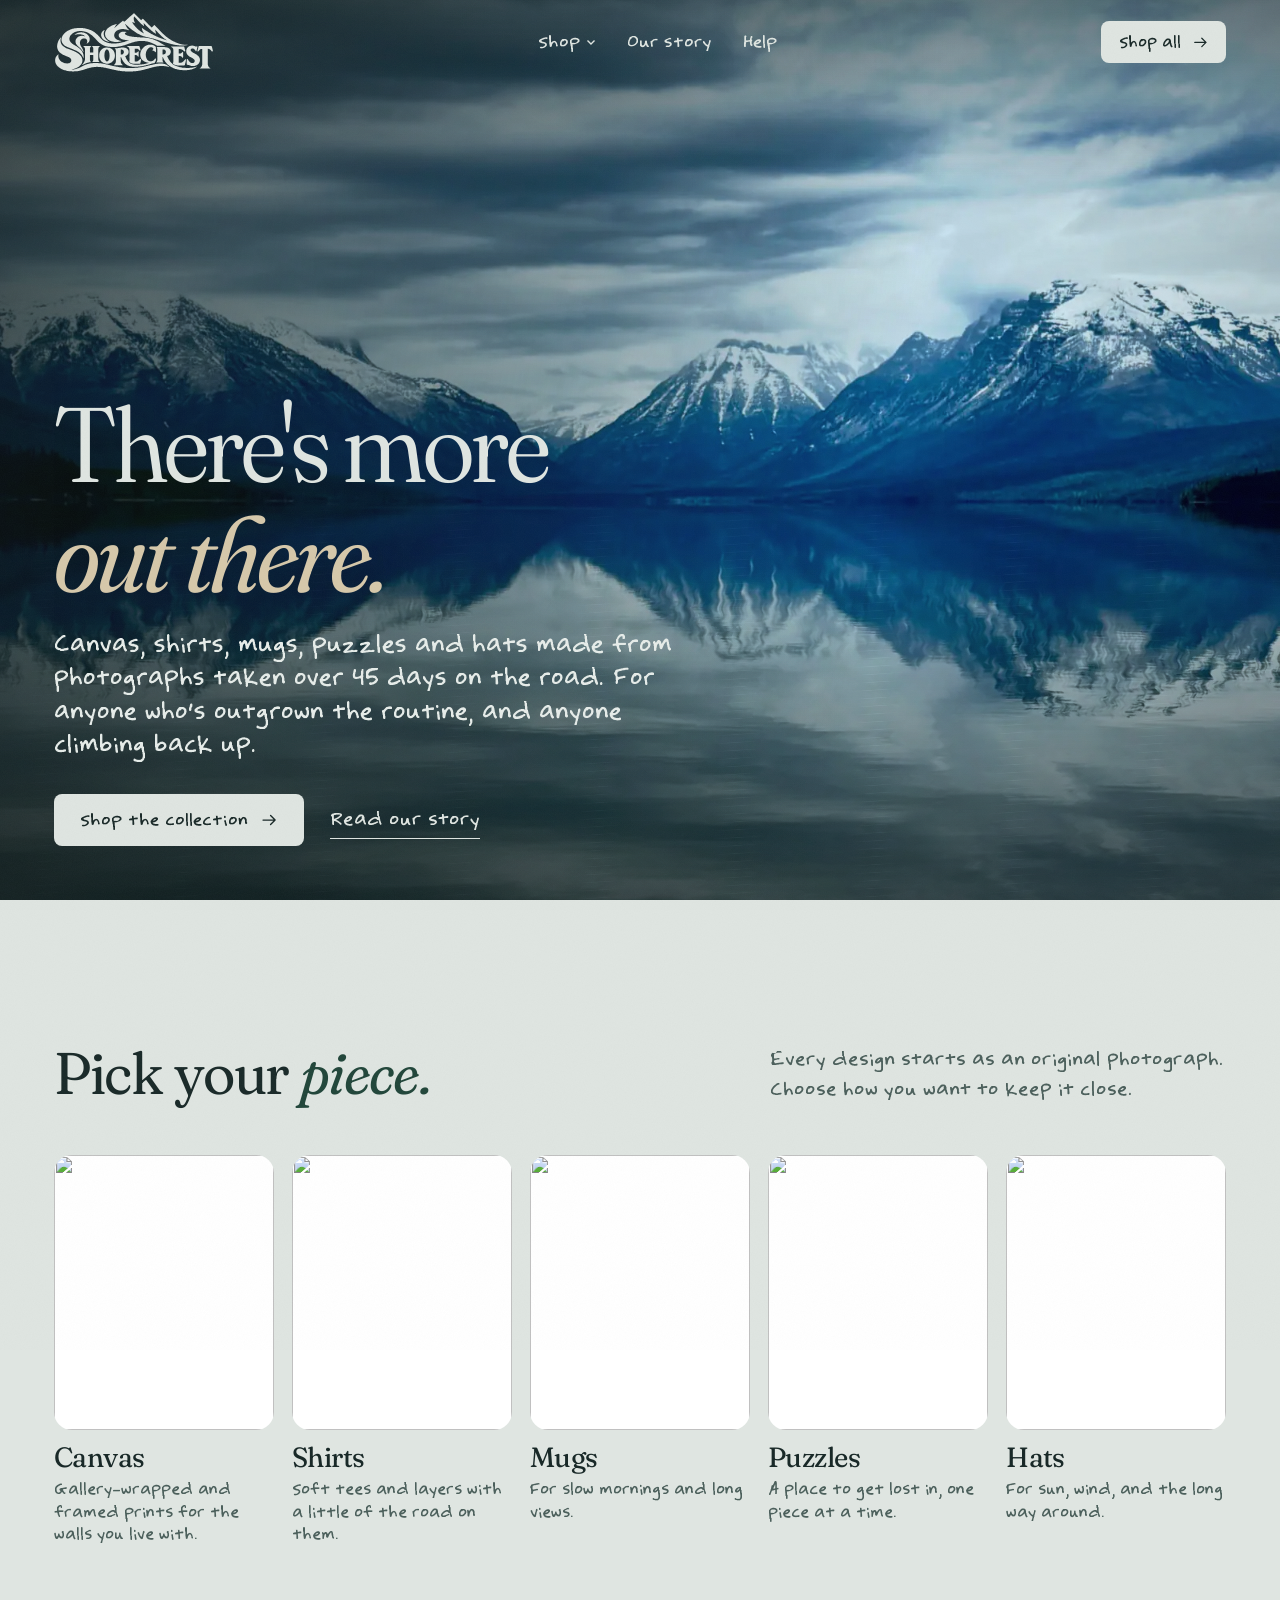
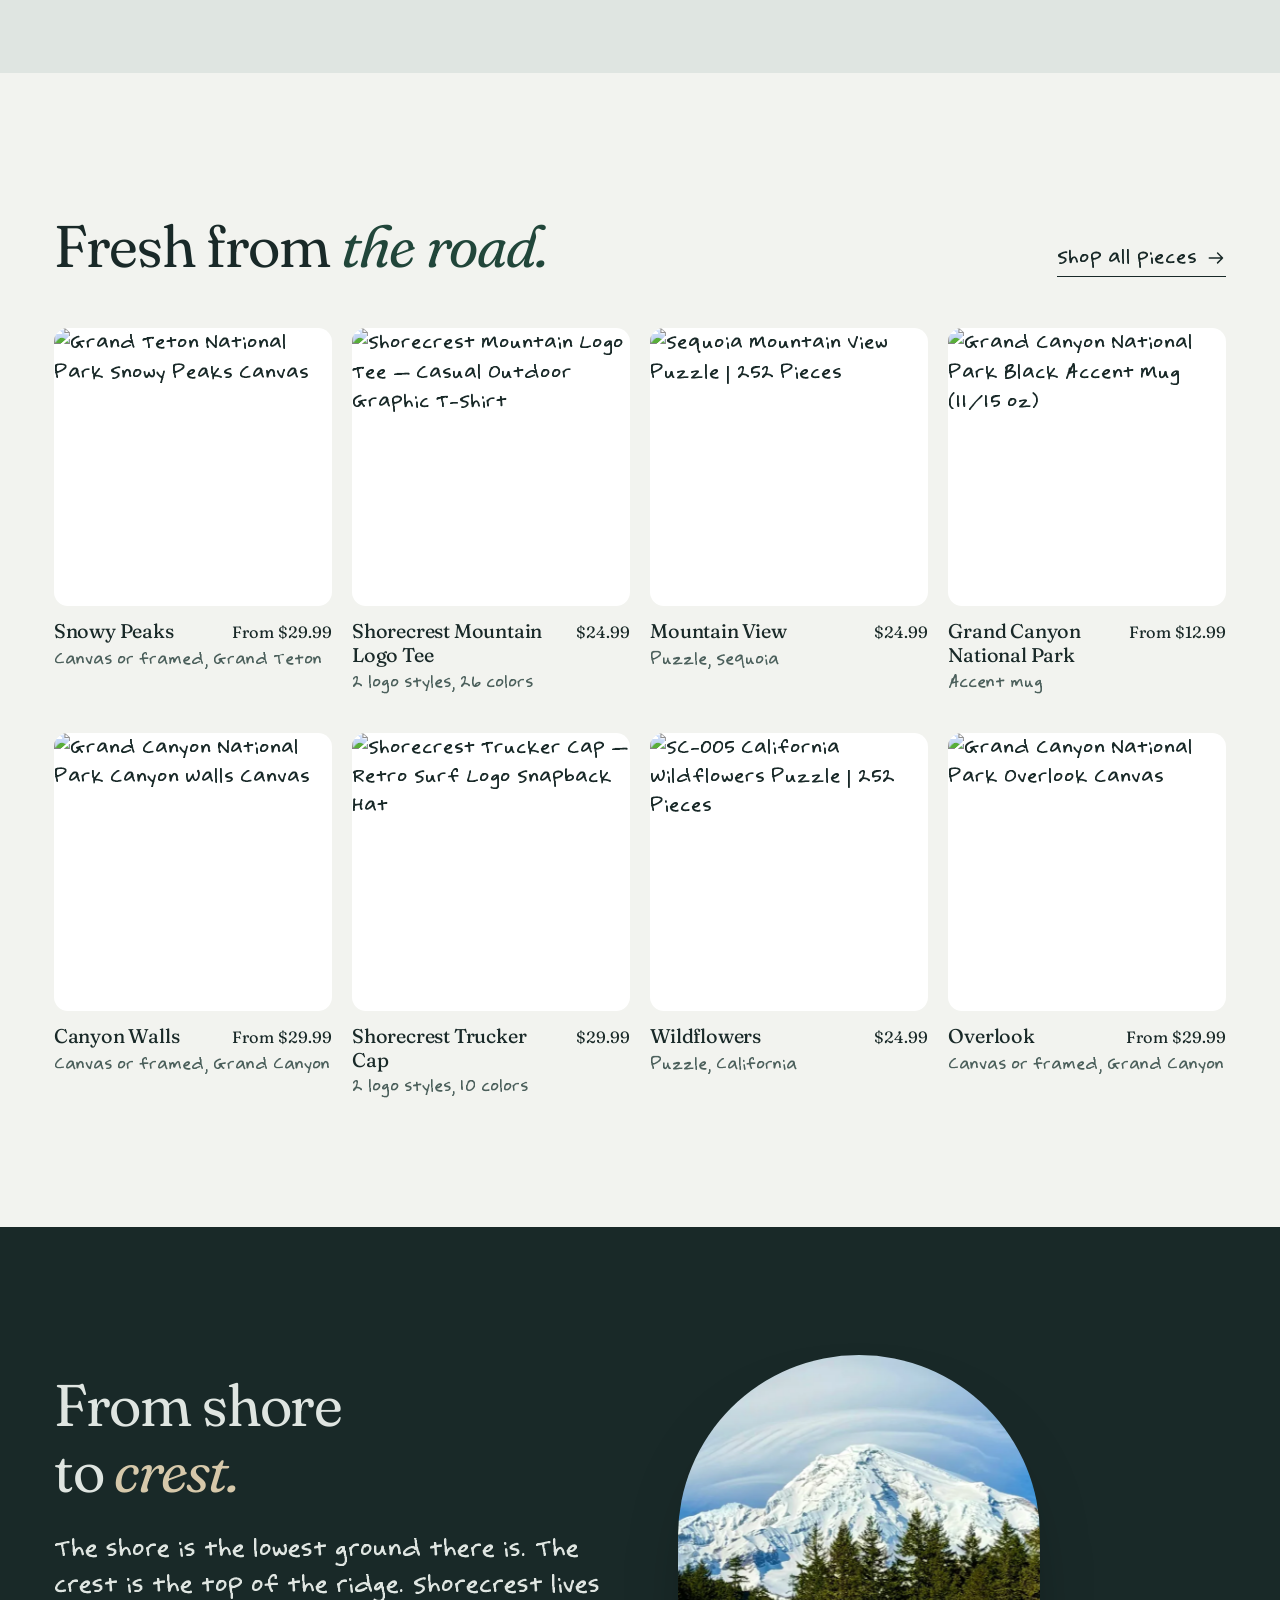
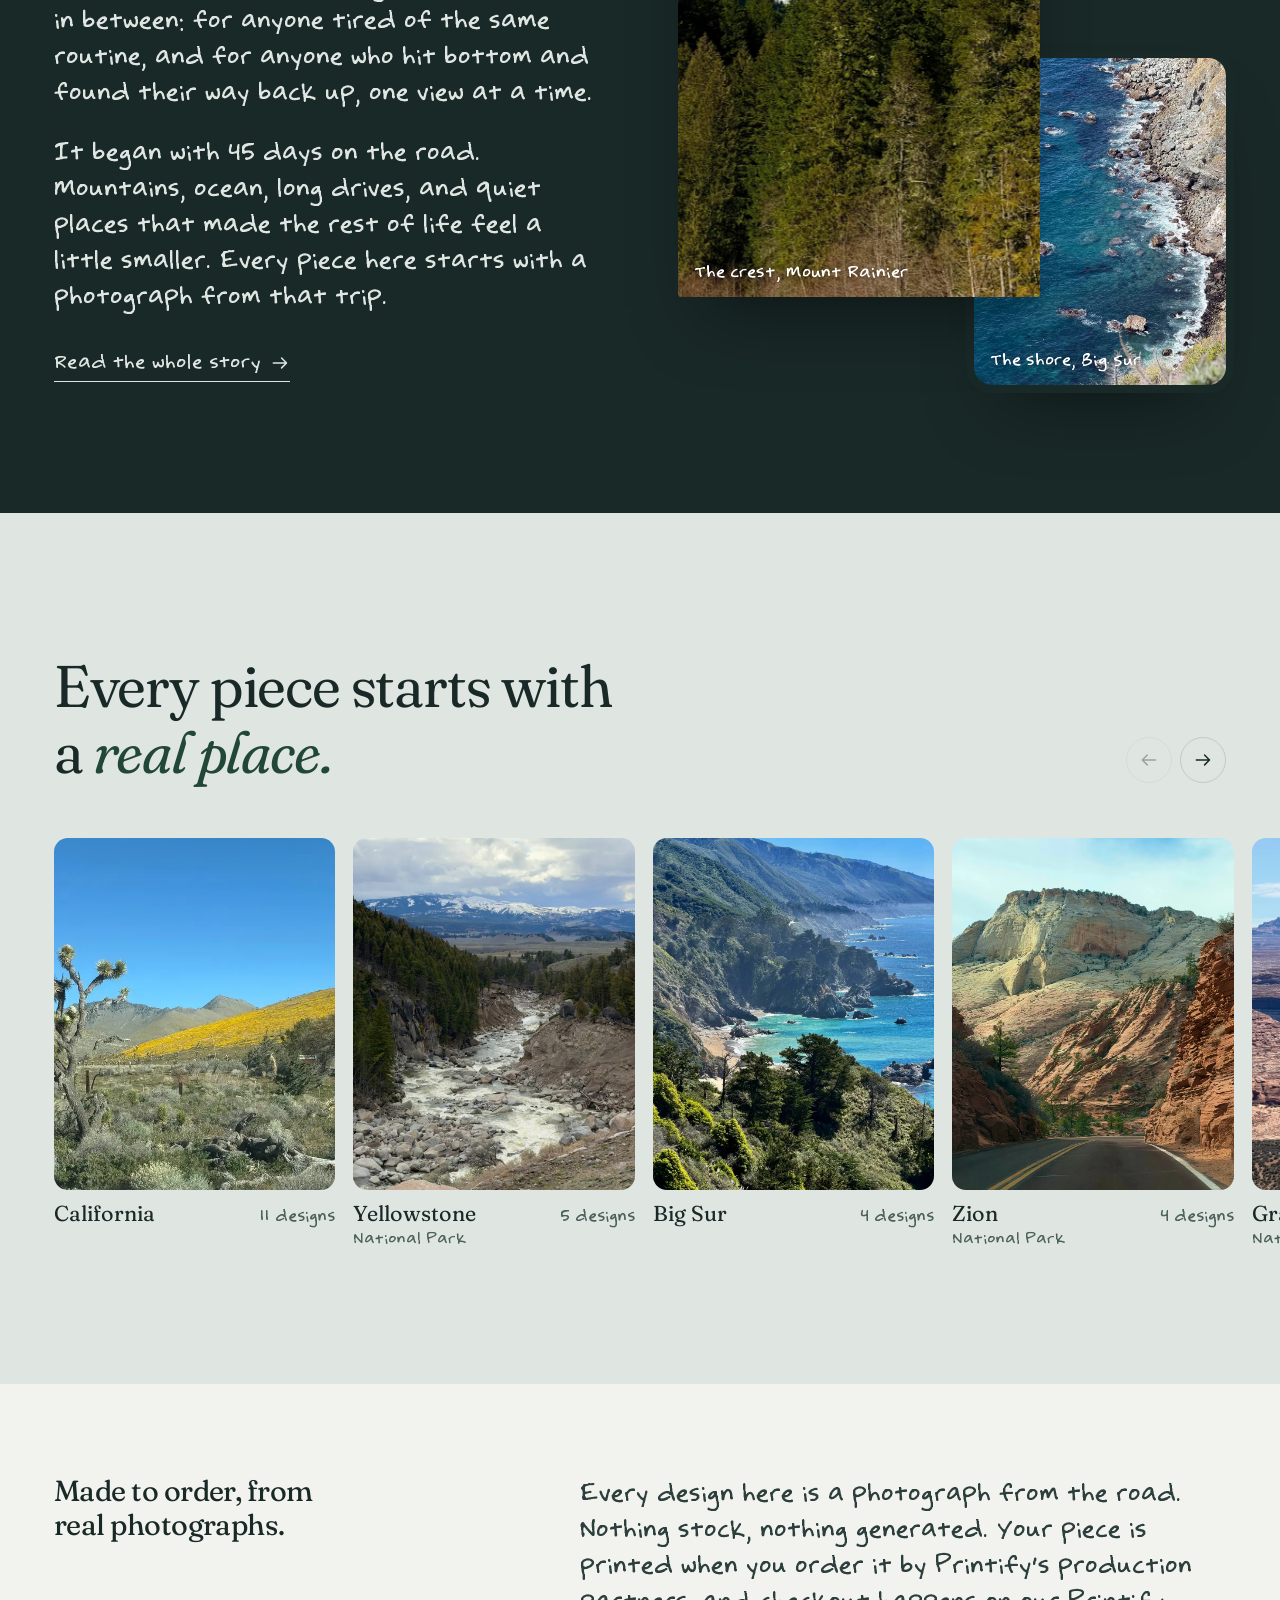
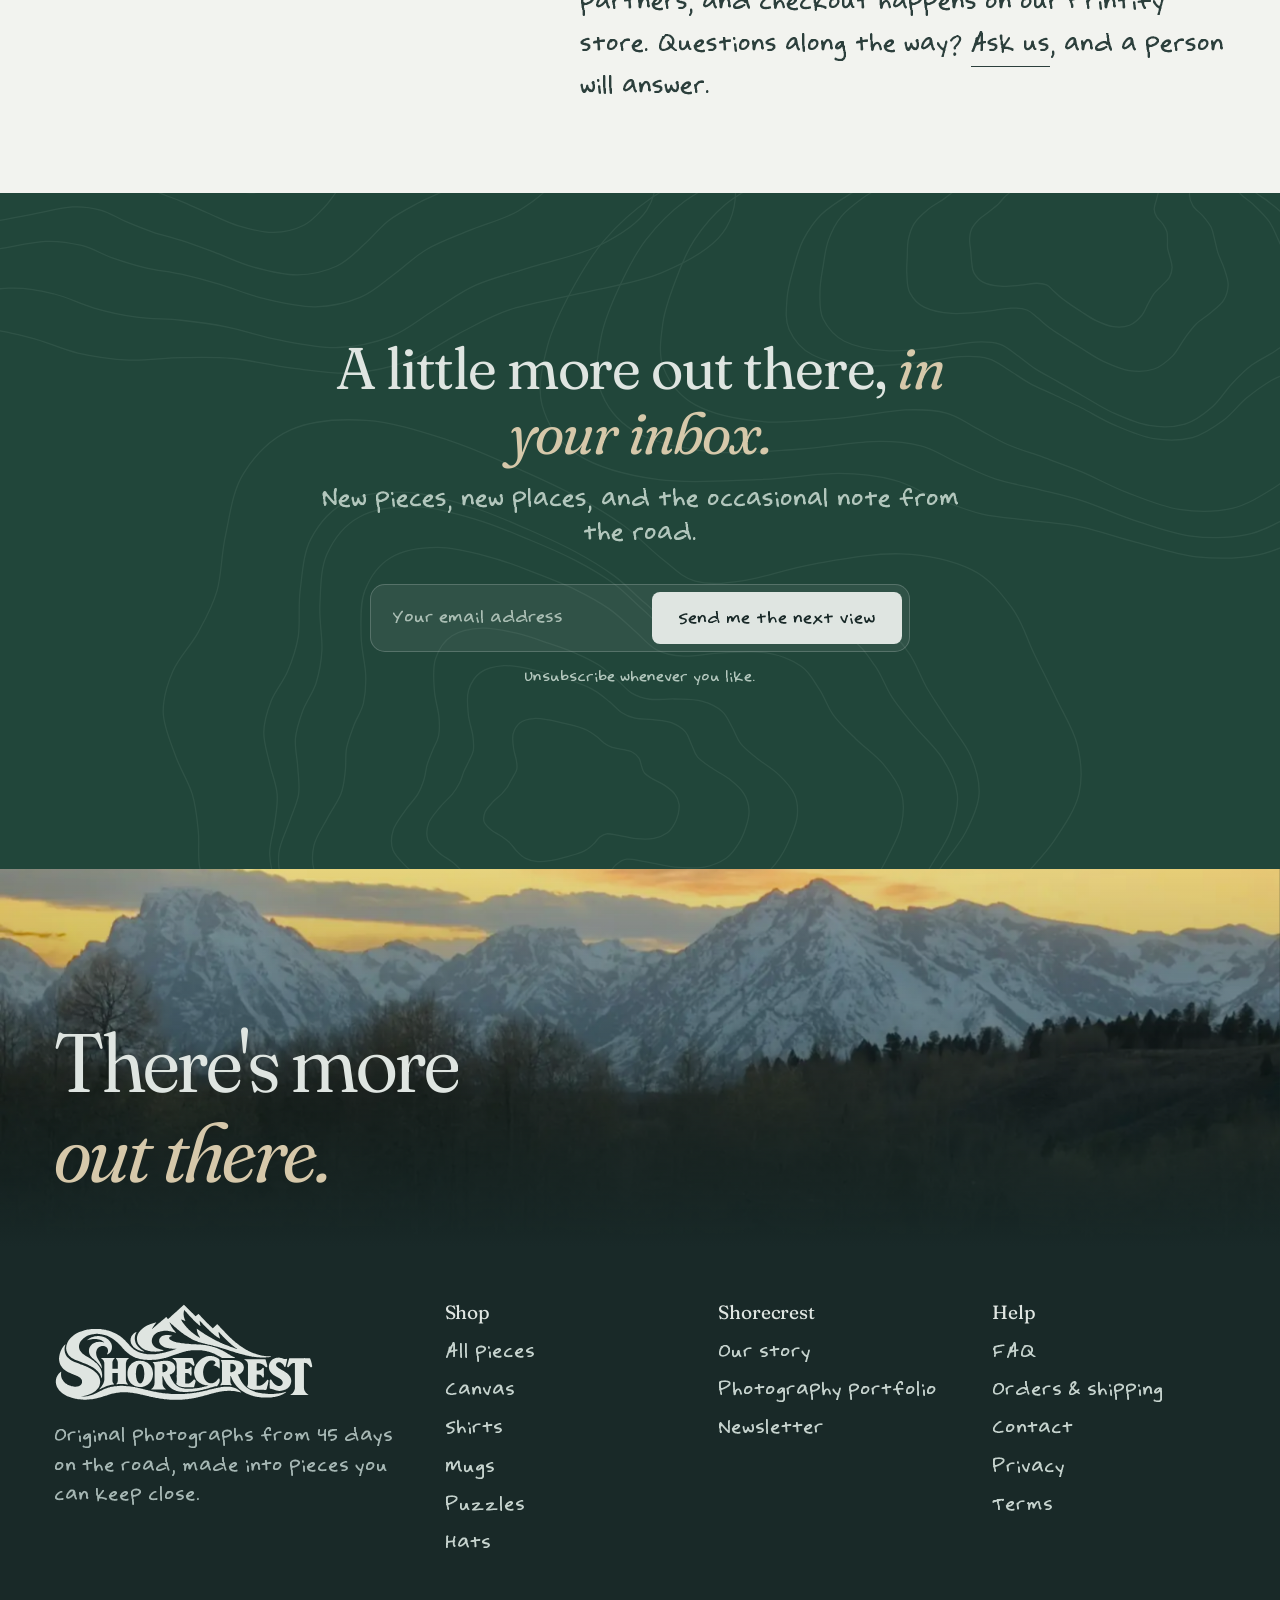
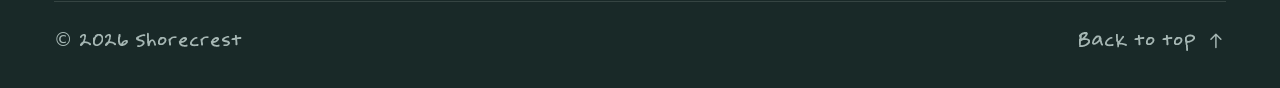
==== index.html @ 07e838fc "Make mountain photo dominant above the smaller shore photo" ====
<!doctype html>
<html lang="en" data-default-header="light">
<head>
  <meta charset="utf-8">
  <meta name="viewport" content="width=device-width, initial-scale=1, viewport-fit=cover">
  <title>Shorecrest | There's More Out There</title>
  <meta name="description" content="Canvas prints, shirts, mugs, puzzles and hats made from original photographs taken over 45 days on the road. For anyone who's outgrown the routine, and anyone climbing back up.">
  <meta name="theme-color" content="#192928">
  <link rel="canonical" href="https://shorecrest.store/">
  <meta property="og:type" content="website">
  <meta property="og:site_name" content="Shorecrest">
  <meta property="og:title" content="Shorecrest | There's More Out There">
  <meta property="og:description" content="Canvas, shirts, mugs, puzzles and hats made from original photographs taken over 45 days on the road.">
  <meta property="og:url" content="https://shorecrest.store/">
  <meta property="og:image" content="https://shorecrest.store/assets/img/og/shorecrest.jpg">
  <meta property="og:image:width" content="1200">
  <meta property="og:image:height" content="630">
  <meta name="twitter:card" content="summary_large_image">
  <link rel="icon" href="favicon.svg" type="image/svg+xml">
  <link rel="icon" href="favicon.ico" sizes="any">
  <link rel="apple-touch-icon" href="apple-touch-icon.png">
  <link rel="manifest" href="site.webmanifest">
  <link rel="preload" href="assets/fonts/fraunces.woff2" as="font" type="font/woff2" crossorigin>
  <link rel="preload" href="assets/fonts/safi.woff2" as="font" type="font/woff2" crossorigin>
  <link rel="preload" as="image" href="assets/img/photo/SC-019-1600.webp" imagesrcset="assets/img/photo/SC-019-960.webp 960w, assets/img/photo/SC-019-1600.webp 1600w, assets/img/photo/SC-019-2400.webp 2400w" imagesizes="100vw" fetchpriority="high">
  <link rel="preconnect" href="https://images-api.printify.com">
  <link rel="stylesheet" href="assets/css/site.css">
  <script type="application/ld+json">{"@context":"https://schema.org","@type":"Organization","name":"Shorecrest","url":"https://shorecrest.store","logo":"https://shorecrest.store/icon-512.png","description":"Original photography and everyday pieces for people who find their freedom outside.","slogan":"There's more out there.","sameAs":["https://shorecrest.studio"]}</script>
</head>
<body>
  <a class="skip" href="#main">Skip to content</a>
  <div class="grain" aria-hidden="true"></div>

  <header class="hdr" data-theme="dark">
    <a class="hdr__brand" href="index.html" aria-label="Shorecrest home" data-logo><img src="assets/brand/logo-cloud.svg" alt="Shorecrest" width="186" height="70"></a>
    <nav class="hdr__nav" aria-label="Primary">
      <button class="nav-shop" type="button" aria-expanded="false" aria-controls="drop">Shop <svg viewBox="0 0 10 10" aria-hidden="true"><path d="M1.5 3.5L5 7L8.5 3.5" fill="none" stroke="currentColor" stroke-width="1.4"/></svg></button>
      <a href="story.html">Our story</a>
      <a href="faq.html">Help</a>
    </nav>
    <div class="hdr__tools">
      <a class="btn btn--sm" href="shop.html">Shop all <svg class="i" viewBox="0 0 24 24" aria-hidden="true"><path d="M4 12h16M14 6l6 6-6 6"/></svg></a>
      <button class="menu-btn" type="button" aria-expanded="false" aria-controls="menu" aria-label="Open menu"><span></span><span></span></button>
    </div>
    <div class="drop" id="drop">
      <div class="drop__in">
        <div class="drop__intro">
          <p class="h3">Made from the road.</p>
          <p>Every design starts as an original photograph.</p>
          <a class="link" href="shop.html">Shop everything <svg class="i" viewBox="0 0 24 24" aria-hidden="true"><path d="M4 12h16M14 6l6 6-6 6"/></svg></a>
        </div>
        <div class="drop__grid"></div>
      </div>
    </div>
  </header>

  <div class="menu" id="menu">
    <svg class="menu__contour" data-contours="6" aria-hidden="true"></svg>
    <nav class="menu__links" aria-label="Mobile">
      <a href="shop.html"><span>Shop all</span></a>
      <a href="shop.html?type=canvas"><span>Canvas</span></a>
      <a href="shop.html?type=shirts"><span>Shirts</span></a>
      <a href="shop.html?type=mugs"><span>Mugs</span></a>
      <a href="shop.html?type=puzzles"><span>Puzzles</span></a>
      <a href="shop.html?type=hats"><span>Hats</span></a>
      <a href="story.html"><span class="menu__sub">Our story</span></a>
      <a href="faq.html"><span class="menu__sub">Help</span></a>
    </nav>
    <div class="menu__foot"><span>There's more out there.</span><span>shorecrest.store</span></div>
  </div>

  <main id="main">
    <!-- Hero -->
    <section class="hero" data-header="dark">
      <div class="hero__media">
        <img class="hero__img" src="assets/img/photo/SC-019-1600.webp"
          srcset="assets/img/photo/SC-019-960.webp 960w, assets/img/photo/SC-019-1600.webp 1600w, assets/img/photo/SC-019-2400.webp 2400w"
          sizes="100vw" width="3200" height="2778" fetchpriority="high"
          alt="Snow-capped mountains mirrored in perfectly still water beneath a moody, cloud-streaked sky.">
        <canvas class="hero__gl" aria-hidden="true"></canvas>
      </div>
      <div class="hero__shade"></div>
      <div class="hero__copy">
        <h1 class="h-hero" data-split data-manual>There's more<br><em>out there.</em></h1>
        <p class="hero__sub" data-reveal data-manual style="--d:350">Canvas, shirts, mugs, puzzles and hats made from photographs taken over 45 days on the road. For anyone who's outgrown the routine, and anyone climbing back up.</p>
        <div class="hero__ctas" data-reveal data-manual style="--d:500">
          <a class="btn btn--light" href="shop.html">Shop the collection <svg class="i" viewBox="0 0 24 24" aria-hidden="true"><path d="M4 12h16M14 6l6 6-6 6"/></svg></a>
          <a class="link" href="story.html">Read our story</a>
        </div>
      </div>
    </section>

    <!-- Shop by piece -->
    <section class="sec cloud" data-header="light" aria-labelledby="cats-title">
      <div class="wrap">
        <div class="sec-head">
          <div>
            <h2 class="h2" id="cats-title" data-split>Pick your <em>piece.</em></h2>
          </div>
          <p data-reveal style="--d:120">Every design starts as an original photograph. Choose how you want to keep it close.</p>
        </div>
        <div class="cats" data-cats></div>
      </div>
    </section>

    <!-- Featured -->
    <section class="sec paper" data-header="light" aria-labelledby="new-title">
      <div class="wrap">
        <div class="sec-head">
          <div>
            <h2 class="h2" id="new-title" data-split>Fresh from <em>the road.</em></h2>
          </div>
          <a class="link" href="shop.html" data-reveal>Shop all pieces <svg class="i" viewBox="0 0 24 24" aria-hidden="true"><path d="M4 12h16M14 6l6 6-6 6"/></svg></a>
        </div>
        <div class="pgrid" data-featured></div>
      </div>
    </section>

    <!-- Story -->
    <section class="sec dark" data-header="dark" aria-labelledby="story-title">
      <div class="wrap story-split">
        <div>
          <h2 class="h2" id="story-title" data-split>From shore <br>to <em>crest.</em></h2>
          <div class="prose" data-reveal style="--d:150">
            <p>The shore is the lowest ground there is. The crest is the top of the ridge. Shorecrest lives in between: for anyone tired of the same routine, and for anyone who hit bottom and found their way back up, one view at a time.</p>
            <p>It began with 45 days on the road. Mountains, ocean, long drives, and quiet places that made the rest of life feel a little smaller. Every piece here starts with a photograph from that trip.</p>
          </div>
          <a class="link" href="story.html" data-reveal style="--d:300">Read the whole story <svg class="i" viewBox="0 0 24 24" aria-hidden="true"><path d="M4 12h16M14 6l6 6-6 6"/></svg></a>
        </div>
        <div class="stack" data-reveal>
          <figure class="stack__b">
            <img src="assets/img/photo/SC-002-960.webp" srcset="assets/img/photo/SC-002-960.webp 960w, assets/img/photo/SC-002-1600.webp 1600w" sizes="(max-width: 860px) 46vw, 22vw" alt="Looking down a rocky Big Sur shoreline where deep blue and turquoise water meets boulders and cliff." loading="lazy" data-parallax="0.12">
            <figcaption class="stack__cap">The shore, Big Sur</figcaption>
          </figure>
          <figure class="stack__a">
            <img src="assets/img/photo/SC-035-960.webp" srcset="assets/img/photo/SC-035-960.webp 960w, assets/img/photo/SC-035-1600.webp 1600w" sizes="(max-width: 860px) 70vw, 32vw" alt="A snow-covered volcanic peak with a cap cloud rising above a tall evergreen forest." loading="lazy" data-parallax="-0.1">
            <figcaption class="stack__cap">The crest, Mount Rainier</figcaption>
          </figure>
        </div>
      </div>
    </section>

    <!-- Places -->
    <section class="sec cloud" data-header="light" aria-labelledby="places-title">
      <div class="wrap">
        <div class="sec-head">
          <div>
            <h2 class="h2" id="places-title" data-split>Every piece starts with a <em>real place.</em></h2>
          </div>
          <div class="strip-nav" data-reveal>
            <button type="button" data-strip-prev aria-label="Previous places"><svg class="i" viewBox="0 0 24 24" aria-hidden="true"><path d="M20 12H4M10 6l-6 6 6 6"/></svg></button>
            <button type="button" data-strip-next aria-label="More places"><svg class="i" viewBox="0 0 24 24" aria-hidden="true"><path d="M4 12h16M14 6l6 6-6 6"/></svg></button>
          </div>
        </div>
      </div>
      <div class="strip-wrap"><div class="strip" data-places tabindex="0" aria-label="Places"></div></div>
    </section>

    <!-- Promise -->
    <section class="sec--tight paper" data-header="light" aria-labelledby="how-title">
      <div class="wrap note">
        <h2 class="h3" id="how-title" data-reveal>Made to order, from real photographs.</h2>
        <p data-reveal style="--d:120">Every design here is a photograph from the road. Nothing stock, nothing generated. Your piece is printed when you order it by Printify's production partners, and checkout happens on our Printify store. Questions along the way? <a class="link" href="faq.html">Ask us</a>, and a person will answer.</p>
      </div>
    </section>

    <!-- Newsletter -->
    <section class="sec pine letter" id="letter" data-header="dark" aria-labelledby="letter-title">
      <svg class="letter__contour" data-contours="7" aria-hidden="true"></svg>
      <div class="wrap letter__inner">
        <h2 class="h2" id="letter-title" data-split>A little more out there, <em>in your inbox.</em></h2>
        <p data-reveal style="--d:120">New pieces, new places, and the occasional note from the road.</p>
        <form class="signup" data-signup data-reveal style="--d:200" novalidate>
          <label class="sr-only" for="email-home">Email address</label>
          <input id="email-home" type="email" name="email" placeholder="Your email address" autocomplete="email" required>
          <button class="btn btn--light" type="submit">Send me the next view</button>
        </form>
        <p class="signup__note muted" data-reveal style="--d:260">Unsubscribe whenever you like.</p>
        <p class="signup__msg" role="status" aria-live="polite"></p>
      </div>
    </section>
  </main>

  <footer class="foot" data-header="dark">
    <div class="foot__band">
      <img src="assets/img/photo/SC-025-1600.webp" srcset="assets/img/photo/SC-025-960.webp 960w, assets/img/photo/SC-025-1600.webp 1600w, assets/img/photo/SC-025-2400.webp 2400w" sizes="100vw" alt="Snowy peaks under a golden, pink-streaked sky above a dark forest and meadow." loading="lazy" data-parallax="0.12">
      <h2 class="h1" data-split>There's more<br><em>out there.</em></h2>
    </div>
    <div class="wrap">
      <div class="foot__grid">
        <div class="foot__brand">
          <a href="index.html" data-logo aria-label="Shorecrest home"><img src="assets/brand/logo-cloud.svg" alt="Shorecrest" width="260" height="98"></a>
          <p>Original photographs from 45 days on the road, made into pieces you can keep close.</p>
        </div>
        <div class="foot__col">
          <h3>Shop</h3>
          <ul>
            <li><a href="shop.html">All pieces</a></li>
            <li><a href="shop.html?type=canvas">Canvas</a></li>
            <li><a href="shop.html?type=shirts">Shirts</a></li>
            <li><a href="shop.html?type=mugs">Mugs</a></li>
            <li><a href="shop.html?type=puzzles">Puzzles</a></li>
            <li><a href="shop.html?type=hats">Hats</a></li>
          </ul>
        </div>
        <div class="foot__col">
          <h3>Shorecrest</h3>
          <ul>
            <li><a href="story.html">Our story</a></li>
            <li><a href="https://shorecrest.studio" data-studio>Photography portfolio</a></li>
            <li><a href="index.html#letter">Newsletter</a></li>
            <li><a href="#" data-social="instagram" target="_blank" rel="noopener">Instagram</a></li>
            <li><a href="#" data-social="tiktok" target="_blank" rel="noopener">TikTok</a></li>
          </ul>
        </div>
        <div class="foot__col">
          <h3>Help</h3>
          <ul>
            <li><a href="faq.html">FAQ</a></li>
            <li><a href="faq.html#orders">Orders &amp; shipping</a></li>
            <li><a href="faq.html#contact">Contact</a></li>
            <li><a href="#" data-popup-path="/privacy-policy" target="_blank" rel="noopener">Privacy</a></li>
            <li><a href="#" data-popup-path="/terms-and-conditions" target="_blank" rel="noopener">Terms</a></li>
          </ul>
        </div>
      </div>
      <div class="foot__base">
        <span>&copy; <span data-year>2026</span> Shorecrest</span>
        <button class="totop" type="button" data-totop>Back to top <svg class="i" viewBox="0 0 24 24" aria-hidden="true"><path d="M12 20V4M6 10l6-6 6 6"/></svg></button>
      </div>
    </div>
  </footer>

  <script src="assets/js/config.js"></script>
  <script src="assets/js/catalog.js"></script>
  <script src="assets/js/logo-data.js"></script>
  <script src="assets/vendor/lenis.min.js"></script>
  <script src="assets/js/core.js"></script>
  <script src="assets/js/store.js"></script>
  <script src="assets/js/hero-gl.js"></script>
  <script src="assets/js/home.js"></script>
</body>
</html>
---- assets/css/site.css ----
/* ==========================================================================
   SHORECREST / shorecrest.store
   Headings: Fraunces. Words: Safi, the founder's own handwriting.
   ========================================================================== */

/* ---------- Fonts ---------- */
@font-face { font-family: "Fraunces"; src: url("../fonts/fraunces.woff2") format("woff2"); font-weight: 300 600; font-style: normal; font-display: swap; }
@font-face { font-family: "Fraunces"; src: url("../fonts/fraunces-italic.woff2") format("woff2"); font-weight: 300 600; font-style: italic; font-display: swap; }
@font-face { font-family: "Safi"; src: url("../fonts/safi.woff2") format("woff2"), url("../fonts/safi.woff") format("woff"); font-weight: 400; font-style: normal; font-display: swap; }

/* ---------- Tokens ---------- */
:root {
  --ink: #192928;
  --ink-2: #142221;
  --pine: #21463A;
  --tide: #304458;
  --sage: #819589;
  --mist: #9AADB1;
  --stone: #AFB8AE;
  --cloud: #DFE5E1;
  --cloud-2: #E9EDEA;
  --paper: #F2F3EF;
  --sand: #BFAE8F;   /* driftwood: the frame color of every Shorecrest artwork */
  --sand-2: #D6C8AA;

  --fg: var(--ink);
  --bg: var(--cloud);
  --muted: #4c605c;
  --line: rgba(25, 41, 40, .14);

  --serif: "Fraunces", "Iowan Old Style", "Palatino Linotype", Georgia, serif;
  --hand: "Safi", "Segoe Print", "Bradley Hand", ui-rounded, system-ui, sans-serif;

  --fs-hero: clamp(3.1rem, 1.5rem + 6.4vw, 8.4rem);
  --fs-h1: clamp(2.7rem, 1.5rem + 4.6vw, 6.2rem);
  --fs-h2: clamp(2.1rem, 1.35rem + 2.9vw, 4.3rem);
  --fs-h3: clamp(1.35rem, 1.1rem + .9vw, 1.95rem);
  --fs-lead: clamp(1.2rem, 1.02rem + .6vw, 1.55rem);
  --fs-body: clamp(1.08rem, 1.02rem + .2vw, 1.22rem);

  --gutter: clamp(20px, 4.2vw, 64px);
  --max: 1440px;
  --r-btn: 8px;
  --r-card: 18px;
  --header-h: 84px;

  --ease-out: cubic-bezier(.16, 1, .3, 1);
  --ease-io: cubic-bezier(.65, 0, .35, 1);
}

/* ---------- Base ---------- */
*, *::before, *::after { box-sizing: border-box; }
html { -webkit-text-size-adjust: 100%; text-size-adjust: 100%; background: var(--bg); }
html.lenis, html.lenis body { height: auto; }
.lenis.lenis-stopped { overflow: clip; }
body {
  margin: 0; background: var(--bg); color: var(--fg);
  font: 400 var(--fs-body)/1.55 var(--hand);
  -webkit-font-smoothing: antialiased; -moz-osx-font-smoothing: grayscale;
  text-rendering: optimizeLegibility; overflow-x: clip;
}
img, svg, video, canvas { display: block; max-width: 100%; }
img { height: auto; }
a { color: inherit; text-decoration: none; }
button { font: inherit; color: inherit; background: none; border: 0; padding: 0; cursor: pointer; }
input, select, textarea { font: inherit; color: inherit; }
h1, h2, h3, h4, p, figure, blockquote, dl, dd { margin: 0; }
h1, h2, h3, h4, .serif { font-family: var(--serif); font-weight: 400; font-optical-sizing: auto; line-height: 1.04; letter-spacing: -.018em; }
h1 em, h2 em, h3 em, .serif em { font-style: italic; font-weight: 380; color: var(--accent, var(--pine)); }
ul, ol { margin: 0; padding: 0; list-style: none; }
::selection { background: var(--sand); color: var(--ink); }
:focus-visible { outline: 2px solid var(--sand); outline-offset: 3px; border-radius: 4px; }
[hidden] { display: none !important; }

@view-transition { navigation: auto; }
::view-transition-old(root), ::view-transition-new(root) { animation-duration: .32s; animation-timing-function: var(--ease-out); }

.sr-only { position: absolute !important; width: 1px; height: 1px; padding: 0; margin: -1px; overflow: hidden; clip: rect(0 0 0 0); white-space: nowrap; border: 0; }
.skip { position: fixed; left: 16px; top: -80px; z-index: 200; background: var(--ink); color: var(--cloud); padding: 12px 18px; border-radius: var(--r-btn); transition: top .3s var(--ease-out); }
.skip:focus { top: 16px; }

/* ---------- Type utilities ---------- */
.meta { font-size: 1rem; line-height: 1.4; color: var(--muted); }
.h-hero { font-size: var(--fs-hero); line-height: .94; letter-spacing: -.028em; font-weight: 360; }
.h1 { font-size: var(--fs-h1); line-height: .98; letter-spacing: -.024em; font-weight: 370; }
.h2 { font-size: var(--fs-h2); line-height: 1.02; letter-spacing: -.02em; font-weight: 380; }
.h3 { font-size: var(--fs-h3); line-height: 1.15; font-weight: 420; }
.lead { font-size: var(--fs-lead); line-height: 1.42; }
.muted { color: var(--muted); }
.pretty { text-wrap: pretty; }
.balance { text-wrap: balance; }

/* ---------- Layout ---------- */
.wrap { width: 100%; max-width: var(--max); margin-inline: auto; padding-inline: var(--gutter); }
.sec { position: relative; padding-block: clamp(84px, 10vw, 150px); }
.sec--tight { padding-block: clamp(64px, 7vw, 100px); }
.dark { --fg: var(--cloud); --bg: var(--ink); --muted: #a5b6b3; --line: rgba(223, 229, 225, .16); --accent: var(--sand-2); background: var(--bg); color: var(--fg); }
.pine { --fg: var(--cloud); --bg: var(--pine); --muted: #b2c6bc; --line: rgba(223, 229, 225, .18); --accent: var(--sand-2); background: var(--bg); color: var(--fg); }
.cloud { --fg: var(--ink); --bg: var(--cloud); background: var(--bg); color: var(--fg); }
.paper { --fg: var(--ink); --bg: var(--paper); background: var(--bg); color: var(--fg); }
.sec-head { display: flex; justify-content: space-between; align-items: flex-end; gap: 30px; margin-bottom: clamp(32px, 4vw, 56px); }
.sec-head h2 { margin-top: 16px; max-width: 16ch; }
.sec-head p { max-width: 38ch; color: var(--muted); }

/* ---------- Buttons & links ---------- */
.i { width: 1.05em; height: 1.05em; flex: none; stroke: currentColor; fill: none; stroke-width: 1.8; stroke-linecap: round; stroke-linejoin: round; }
.btn {
  --b-bg: var(--ink); --b-fg: var(--cloud); --b-fill: var(--pine); --b-fill-fg: var(--cloud);
  position: relative; isolation: isolate; overflow: hidden;
  display: inline-flex; align-items: center; justify-content: center; gap: .7em;
  min-height: 52px; padding: .9em 1.5em; border-radius: var(--r-btn);
  background: var(--b-bg); color: var(--b-fg);
  font: 400 1.08rem/1 var(--hand); white-space: nowrap;
  transition: color .5s var(--ease-out), transform .5s var(--ease-out);
}
.btn::before {
  content: ""; position: absolute; z-index: -1; left: 50%; top: 110%; width: 170%; aspect-ratio: 1; border-radius: 41%;
  background: var(--b-fill); transform: translate(-50%, 0) rotate(0deg);
  transition: top .75s var(--ease-out), transform 2s linear;
}
.btn:hover::before, .btn:focus-visible::before { top: -45%; transform: translate(-50%, 0) rotate(180deg); }
.btn:hover, .btn:focus-visible { color: var(--b-fill-fg); }
.btn .i { transition: transform .5s var(--ease-out); }
.btn:hover .i { transform: translateX(3px); }
.btn--light { --b-bg: var(--cloud); --b-fg: var(--ink); --b-fill: var(--sand); --b-fill-fg: var(--ink); }
.btn--dark { --b-bg: var(--ink); --b-fg: var(--cloud); --b-fill: var(--pine); --b-fill-fg: var(--cloud); }
.btn--ghost { --b-bg: transparent; --b-fg: currentColor; --b-fill: var(--ink); --b-fill-fg: var(--cloud); box-shadow: inset 0 0 0 1px currentColor; }
.dark .btn--ghost, .pine .btn--ghost { --b-fill: var(--cloud); --b-fill-fg: var(--ink); }
.btn--sm { min-height: 42px; padding: .65em 1.1em; font-size: 1rem; }
.btn--block { width: 100%; }
.link { display: inline-flex; align-items: center; gap: .5em; padding-block: .25em; background: linear-gradient(currentColor, currentColor) 0 100% / 100% 1px no-repeat; transition: background-size .55s var(--ease-out); }
.link:hover { background-size: 0 1px; background-position: 100% 100%; }
.link .i { transition: transform .5s var(--ease-out); }
.link:hover .i { transform: translateX(3px); }

/* ---------- Grain ---------- */
.grain {
  position: fixed; inset: -50%; z-index: 95; pointer-events: none; opacity: .035;
  background-image: url("data:image/svg+xml;utf8,<svg xmlns='http://www.w3.org/2000/svg' width='240' height='240'><filter id='n'><feTurbulence type='fractalNoise' baseFrequency='.9' numOctaves='3' stitchTiles='stitch'/><feColorMatrix type='saturate' values='0'/></filter><rect width='100%' height='100%' filter='url(%23n)'/></svg>");
  animation: grain 1.6s steps(6) infinite;
}
@keyframes grain { 0% { transform: translate(0, 0); } 20% { transform: translate(-4%, 3%); } 40% { transform: translate(3%, -4%); } 60% { transform: translate(-5%, -2%); } 80% { transform: translate(4%, 4%); } 100% { transform: translate(0, 0); } }

/* ---------- Header ---------- */
.hdr {
  --hdr-fg: var(--ink); --logo-a: var(--tide); --logo-b: var(--pine);
  position: fixed; left: 0; right: 0; top: 0; z-index: 50; height: var(--header-h);
  display: flex; align-items: center; justify-content: space-between; gap: 24px;
  padding-inline: var(--gutter); color: var(--hdr-fg);
  transition: transform .6s var(--ease-out), color .4s;
}
.hdr::before { content: ""; position: absolute; inset: 0; z-index: -1; background: rgba(223, 229, 225, .86); backdrop-filter: blur(14px) saturate(1.2); -webkit-backdrop-filter: blur(14px) saturate(1.2); border-bottom: 1px solid rgba(25, 41, 40, .08); opacity: 0; transition: opacity .4s, background-color .4s; }
.hdr.is-scrolled::before, .hdr.drop-open::before { opacity: 1; }
.hdr[data-theme="dark"] { --hdr-fg: var(--cloud); --logo-a: var(--cloud); --logo-b: var(--cloud); }
.hdr[data-theme="dark"]::before { background: rgba(20, 34, 33, .72); border-bottom-color: rgba(223, 229, 225, .08); }
.hdr.is-hidden { transform: translateY(-105%); }
.hdr__brand { display: block; width: clamp(150px, 12.5vw, 186px); flex: none; }
.hdr__brand svg, .hdr__brand img { width: 100%; height: auto; overflow: visible; }
.hdr__brand .logo-a { fill: var(--logo-a); transition: fill .4s; }
.hdr__brand .logo-b { fill: var(--logo-b); transition: fill .4s; }
.hdr__nav { display: flex; align-items: center; gap: clamp(20px, 2.4vw, 40px); font-size: 1.08rem; }
.hdr__nav > a, .nav-shop { position: relative; display: inline-flex; align-items: center; gap: 6px; padding-block: 8px; }
.hdr__nav > a::after, .nav-shop::after { content: ""; position: absolute; left: 0; right: 0; bottom: 2px; height: 1px; background: currentColor; transform: scaleX(0); transform-origin: right; transition: transform .5s var(--ease-out); }
.hdr__nav > a:hover::after, .hdr__nav > a[aria-current="page"]::after, .nav-shop:hover::after, .nav-shop[aria-current="page"]::after { transform: scaleX(1); transform-origin: left; }
.nav-shop svg { width: 10px; height: 10px; transition: transform .4s var(--ease-out); }
.drop-open .nav-shop svg { transform: rotate(180deg); }
.hdr__tools { display: flex; align-items: center; gap: 12px; }
.hdr[data-theme="dark"] .btn { --b-bg: var(--cloud); --b-fg: var(--ink); --b-fill: var(--sand); --b-fill-fg: var(--ink); }

/* Shop dropdown */
.drop {
  position: absolute; left: 0; right: 0; top: 100%; z-index: -2;
  background: var(--cloud); color: var(--ink); border-bottom: 1px solid var(--line);
  box-shadow: 0 30px 60px -30px rgba(25, 41, 40, .35);
  clip-path: inset(0 0 100% 0); visibility: hidden;
  transition: clip-path .5s var(--ease-out), visibility 0s .5s;
}
.drop-open .drop { clip-path: inset(0 0 -60px 0); visibility: visible; transition: clip-path .55s var(--ease-out); }
.drop__in { display: grid; grid-template-columns: 1fr 4fr; gap: 40px; padding: 30px var(--gutter) 36px; max-width: var(--max); margin: 0 auto; }
.drop__intro .h3 { margin-top: 12px; }
.drop__intro p:not(.h3) { margin-top: 10px; color: var(--muted); font-size: 1rem; }
.drop__intro .link { margin-top: 16px; font-size: 1rem; }
.drop__grid { display: grid; grid-template-columns: repeat(5, 1fr); gap: 14px; }
.drop__item { display: grid; gap: 8px; }
.drop__img { aspect-ratio: 1; border-radius: 12px; overflow: hidden; background: var(--cloud-2); display: grid; place-items: center; }
.drop__img img { width: 100%; height: 100%; object-fit: cover; transition: transform .9s var(--ease-out); }
.drop__img .ticon { width: 34%; height: 34%; stroke: var(--pine); fill: none; stroke-width: 1.4; stroke-linejoin: round; stroke-linecap: round; }
.drop__item:hover img { transform: scale(1.05); }
.drop__name { font-family: var(--serif); font-size: 1.25rem; line-height: 1.1; }
.drop__count { color: var(--muted); margin-top: -4px; }

.menu-btn { display: none; width: 46px; height: 46px; border-radius: 50%; position: relative; }
.menu-btn span { position: absolute; left: 12px; right: 12px; height: 1.5px; background: currentColor; transition: transform .5s var(--ease-out), top .5s var(--ease-out); }
.menu-btn span:nth-child(1) { top: 19px; }
.menu-btn span:nth-child(2) { top: 26px; }
.menu-open .menu-btn span:nth-child(1) { top: 22.5px; transform: rotate(45deg); }
.menu-open .menu-btn span:nth-child(2) { top: 22.5px; transform: rotate(-45deg); }
.menu {
  position: fixed; inset: 0; z-index: 45; background: var(--pine); color: var(--cloud);
  display: flex; flex-direction: column; justify-content: flex-end; padding: calc(var(--header-h) + 20px) var(--gutter) 36px;
  clip-path: circle(0 at calc(100% - 44px) 42px); visibility: hidden;
  transition: clip-path .8s var(--ease-io), visibility 0s .8s;
}
.menu-open .menu { clip-path: circle(150% at calc(100% - 44px) 42px); visibility: visible; transition: clip-path .8s var(--ease-io); }
.menu-open .hdr { --hdr-fg: var(--cloud); --logo-a: var(--cloud); --logo-b: var(--cloud); }
.menu-open .hdr::before { opacity: 0; }
.menu__links { display: grid; gap: 2px; font-family: var(--serif); font-size: clamp(2.2rem, 9vw, 3.6rem); line-height: 1.12; letter-spacing: -.02em; }
.menu__links a { display: block; overflow: hidden; }
.menu__links a span { display: block; transform: translateY(105%); transition: transform .8s var(--ease-out); }
.menu-open .menu__links a span { transform: none; }
.menu-open .menu__links a:nth-child(2) span { transition-delay: .04s; }
.menu-open .menu__links a:nth-child(3) span { transition-delay: .08s; }
.menu-open .menu__links a:nth-child(4) span { transition-delay: .12s; }
.menu-open .menu__links a:nth-child(5) span { transition-delay: .16s; }
.menu-open .menu__links a:nth-child(6) span { transition-delay: .2s; }
.menu-open .menu__links a:nth-child(7) span { transition-delay: .24s; }
.menu-open .menu__links a:nth-child(8) span { transition-delay: .28s; }
.menu__sub { font-size: .6em; opacity: .75; }
.menu__foot { margin-top: 36px; padding-top: 20px; border-top: 1px solid rgba(223, 229, 225, .2); display: flex; justify-content: space-between; gap: 16px; color: #b6c8be; }
svg.menu__contour { position: absolute; inset: 0; z-index: -1; width: 100%; height: 100%; color: #a9c4b5; opacity: .45; pointer-events: none; }

/* ---------- Reveals ---------- */
.js [data-reveal] { opacity: 0; transform: translate3d(0, 24px, 0); transition: opacity 1s var(--ease-out), transform 1.2s var(--ease-out); transition-delay: calc(var(--d, 0) * 1ms); }
.js [data-reveal].is-in { opacity: 1; transform: none; }
/* Line masks: padded so descenders never clip; hidden lines are also transparent. */
.ln { display: block; overflow: hidden; padding-block: .1em .2em; margin-block: -.1em -.2em; }
.ln__in { display: block; opacity: 0; transform: translate3d(0, 115%, 0); transition: transform 1.1s var(--ease-out), opacity .6s var(--ease-out); transition-delay: calc(var(--i, 0) * 80ms + var(--d, 0) * 1ms); }
.is-in .ln__in { opacity: 1; transform: none; }

/* ---------- Contours ---------- */
svg[data-contours] { color: var(--sage); }
svg[data-contours] g { opacity: .2; transform-origin: 50% 50%; transform-box: view-box; animation: contour-drift 90s ease-in-out infinite alternate; }
@keyframes contour-drift { to { transform: rotate(5deg) scale(1.08); } }

.fade-img { opacity: 0; transition: opacity .8s var(--ease-out); }
.fade-img.is-loaded { opacity: 1; }

/* ==========================================================================
   HOME
   ========================================================================== */
.hero { position: relative; height: 100vh; height: 100svh; min-height: 620px; overflow: hidden; color: var(--cloud); --accent: var(--sand-2); background: var(--ink); }
.hero__media { position: absolute; inset: 0; }
.hero__img, .hero__gl { position: absolute; inset: 0; width: 100%; height: 100%; object-fit: cover; object-position: 50% 55%; }
.hero__img { animation: kenburns 28s var(--ease-io) infinite alternate; }
.gl-on .hero__img { opacity: 0; animation: none; }
.hero__gl { opacity: 0; transition: opacity 1.2s var(--ease-out); }
.gl-on .hero__gl { opacity: 1; }
@keyframes kenburns { from { transform: scale(1.03); } to { transform: scale(1.12) translate(-1%, -1%); } }
.hero__shade { position: absolute; inset: 0; pointer-events: none; background: linear-gradient(100deg, rgba(14, 25, 24, .7) 0%, rgba(14, 25, 24, .34) 42%, rgba(14, 25, 24, 0) 68%), linear-gradient(to top, rgba(14, 25, 24, .6) 0%, rgba(14, 25, 24, 0) 40%), linear-gradient(to bottom, rgba(14, 25, 24, .4) 0%, rgba(14, 25, 24, 0) 20%); }
.hero__copy { position: absolute; z-index: 2; left: var(--gutter); right: var(--gutter); bottom: clamp(30px, 6vh, 64px); }
.hero__copy h1 { margin-top: 20px; max-width: 10.5ch; text-shadow: 0 2px 40px rgba(14, 25, 24, .3); }
.hero__sub { max-width: 40ch; margin-top: 24px; font-size: var(--fs-lead); line-height: 1.4; color: #e6ece9; text-wrap: pretty; }
.hero__ctas { display: flex; flex-wrap: wrap; align-items: center; gap: 14px 26px; margin-top: 32px; }
.hero__ctas .link { color: var(--cloud); }

/* Shop by piece: Printify mockups sit on white, so the tile tone shows through via multiply */
.cats { display: grid; grid-template-columns: repeat(5, 1fr); gap: clamp(12px, 1.4vw, 22px); }
.cat { display: block; min-width: 0; }
.cat__img { position: relative; aspect-ratio: 4 / 5; border-radius: var(--r-card); overflow: hidden; background: #fff; display: grid; place-items: center; }
.cat__img img { position: absolute; inset: 0; width: 100%; height: 100%; object-fit: cover; transition: transform 1.1s var(--ease-out); }
.cat:hover .cat__img img { transform: scale(1.05); }
.cat__img .ticon { width: 28%; height: auto; stroke: var(--pine); fill: none; stroke-width: 1.3; stroke-linejoin: round; stroke-linecap: round; }
.cat__label { display: flex; justify-content: space-between; align-items: baseline; gap: 10px; margin-top: 14px; }
.cat__name { font-family: var(--serif); font-size: clamp(1.35rem, 1.1rem + .8vw, 1.9rem); line-height: 1; letter-spacing: -.02em; }
.cat__count { color: var(--muted); white-space: nowrap; font-size: 1rem; }
.cat__img img { transition: transform 1.1s var(--ease-out), opacity .75s ease; }
.cat__img img.is-off { opacity: 0; }
.cat__blurb { margin-top: 6px; color: var(--muted); font-size: 1rem; line-height: 1.4; }

/* Story (compact) */
.story-split { display: grid; grid-template-columns: 1fr 1fr; gap: clamp(36px, 6vw, 110px); align-items: center; }
.story-split h2 { margin-top: 18px; }
.story-split .prose { margin-top: 28px; }
.prose p { font-size: var(--fs-lead); line-height: 1.5; text-wrap: pretty; }
.prose p + p { margin-top: 1em; }
.story-split .link { margin-top: 30px; }
.stack { position: relative; aspect-ratio: 4 / 4.6; }
.stack__a, .stack__b { position: absolute; overflow: hidden; box-shadow: 0 40px 70px -30px rgba(0, 0, 0, .5); }
.stack__a { left: 0; top: 0; width: 66%; height: 86%; border-radius: 999px 999px 18px 18px; }
.stack__b { right: 0; bottom: 0; width: 46%; height: 52%; border-radius: 18px; outline: 8px solid var(--bg); }
.stack img { width: 100%; height: 120%; margin-top: -10%; object-fit: cover; will-change: transform; }
.stack__cap { position: absolute; left: 16px; bottom: 12px; z-index: 1; color: #fff; font-size: 1.05rem; text-shadow: 0 1px 10px rgba(0, 0, 0, .55); }

/* Product grid + cards */
.pgrid { display: grid; grid-template-columns: repeat(4, 1fr); gap: clamp(24px, 3vw, 44px) clamp(14px, 1.6vw, 24px); }
.pcard { position: relative; display: block; min-width: 0; }
.pcard__media { position: relative; aspect-ratio: 1; border-radius: 14px; overflow: hidden; background: #fff; }
.pcard__img { position: absolute; inset: 0; width: 100%; height: 100%; object-fit: cover; transition: opacity .7s var(--ease-out), transform 1.1s var(--ease-out); }
.pcard__img--alt { opacity: 0; }
.pcard:hover .pcard__img--alt { opacity: 1; }
.pcard:hover .pcard__img { transform: scale(1.035); }
.pcard__meta { display: flex; justify-content: space-between; align-items: baseline; gap: 12px; margin-top: 14px; }
.pcard__title { font-size: clamp(1.1rem, 1rem + .3vw, 1.3rem); line-height: 1.2; font-weight: 420; letter-spacing: -.01em; min-width: 0; }
.pcard__price { font-family: var(--serif); font-size: 1.02rem; white-space: nowrap; font-variant-numeric: lining-nums tabular-nums; }
.pcard__sub { margin-top: 2px; color: var(--muted); font-size: 1rem; }
.pcard.is-in-anim { animation: card-in .8s var(--ease-out) both; animation-delay: calc(var(--n, 0) * 40ms); }
@keyframes card-in { from { opacity: 0; transform: translateY(24px); } }
.pcard.is-skel .pcard__media { background: linear-gradient(100deg, var(--cloud-2) 30%, #f3f5f2 50%, var(--cloud-2) 70%) 0 0 / 300% 100%; animation: shimmer 1.4s linear infinite; }
.skel { display: block; height: 14px; margin-top: 14px; width: 70%; border-radius: 6px; background: var(--cloud-2); }
.skel--short { width: 35%; margin-top: 10px; }
@keyframes shimmer { to { background-position: -300% 0; } }
.note-box { grid-column: 1 / -1; padding: clamp(36px, 5vw, 64px); border-radius: var(--r-card); border: 1px dashed var(--line); text-align: center; display: grid; justify-items: center; gap: 14px; }
.note-box p:not(.h3) { color: var(--muted); max-width: 46ch; }
.note-box .btn { margin-top: 8px; }

/* Places strip */
.strip-wrap { position: relative; }
.strip { display: flex; gap: clamp(12px, 1.4vw, 20px); overflow-x: auto; scroll-snap-type: x mandatory; scrollbar-width: none; padding: 4px var(--gutter) 10px; scroll-padding-inline: var(--gutter); cursor: grab; }
.strip::-webkit-scrollbar { display: none; }
.strip.is-drag { cursor: grabbing; scroll-snap-type: none; }
.strip.is-drag a { pointer-events: none; }
.place { flex: none; width: clamp(220px, 22vw, 320px); scroll-snap-align: start; }
.place__img { position: relative; aspect-ratio: 4 / 5; border-radius: 14px; overflow: hidden; background: var(--cloud-2); }
.place__img img { width: 100%; height: 100%; object-fit: cover; transition: transform 1.1s var(--ease-out); -webkit-user-drag: none; user-select: none; }
.place:hover .place__img img { transform: scale(1.05); }
.place__name { display: flex; justify-content: space-between; align-items: baseline; gap: 10px; margin-top: 12px; font-family: var(--serif); font-size: 1.35rem; line-height: 1.1; }
.place__count { color: var(--muted); font-family: var(--hand); font-size: 1rem; white-space: nowrap; }
.place__name small { display: block; margin-top: 4px; font-family: var(--hand); font-size: .95rem; color: var(--muted); letter-spacing: 0; }
.strip-nav { display: flex; gap: 8px; }
.strip-nav button { width: 46px; height: 46px; border-radius: 50%; border: 1px solid var(--line); display: grid; place-items: center; transition: background-color .3s, color .3s, opacity .3s; }
.strip-nav button:hover { background: var(--ink); color: var(--cloud); }
.strip-nav button:disabled { opacity: .35; pointer-events: none; }

/* How it works: one plain note */
.note { display: grid; grid-template-columns: minmax(0, 1fr) minmax(0, 1.4fr); gap: clamp(20px, 5vw, 90px); align-items: baseline; }
.note h2 { max-width: 16ch; }
.note p { font-size: var(--fs-lead); line-height: 1.5; color: #2c3f3c; max-width: 52ch; }

/* Newsletter */
.letter { position: relative; overflow: hidden; text-align: center; }
svg.letter__contour { position: absolute; inset: 0; width: 100%; height: 100%; color: #a9c4b5; opacity: .5; pointer-events: none; }
.letter__inner { position: relative; max-width: 760px; margin: 0 auto; }
.letter h2 { margin-top: 18px; }
.letter p { margin: 18px auto 0; max-width: 42ch; color: var(--muted); font-size: var(--fs-lead); line-height: 1.4; }
.signup { margin: 34px auto 0; display: flex; gap: 8px; max-width: 540px; padding: 7px; border-radius: calc(var(--r-btn) + 7px); background: rgba(223, 229, 225, .08); border: 1px solid rgba(223, 229, 225, .22); }
.signup input { flex: 1; min-width: 0; background: transparent; border: 0; padding: 0 14px; font-size: 1.08rem; color: var(--cloud); outline: none; }
.signup input::placeholder { color: #a9bdb3; }
.signup:focus-within { border-color: var(--sand); }
.signup__note { margin-top: 14px !important; font-size: .95rem !important; }
.signup__msg { margin-top: 14px; min-height: 1.5em; color: var(--sand-2); }

/* Footer */
.foot { position: relative; background: var(--ink); color: var(--cloud); --muted: #a5b6b3; --accent: var(--sand-2); }
.foot__band { position: relative; height: clamp(260px, 42vh, 460px); overflow: hidden; }
.foot__band img { position: absolute; left: 0; top: -12%; width: 100%; height: 124%; object-fit: cover; object-position: 50% 35%; will-change: transform; }
.foot__band::after { content: ""; position: absolute; inset: 0; background: linear-gradient(to bottom, rgba(25, 41, 40, .1) 0%, rgba(25, 41, 40, .35) 50%, var(--ink) 100%); }
.foot__band h2 { position: absolute; z-index: 1; left: var(--gutter); bottom: 6vh; max-width: 11ch; }
.foot__grid { display: grid; grid-template-columns: 1.5fr repeat(3, 1fr); gap: 40px; padding-block: 56px 44px; border-bottom: 1px solid rgba(223, 229, 225, .14); }
.foot__brand a { display: block; width: min(260px, 80%); }
.foot__brand svg, .foot__brand img { width: 100%; height: auto; }
.foot__brand .logo-a, .foot__brand .logo-b { fill: var(--cloud); }
.foot__brand p { margin-top: 20px; color: var(--muted); max-width: 30ch; }
.foot__col h3 { font-family: var(--serif); font-size: 1.2rem; font-weight: 420; letter-spacing: -.01em; color: var(--cloud); margin-bottom: 14px; }
.foot__col a { color: #c5d2cd; }
.foot__col li + li { margin-top: 9px; }
.foot__col a:hover { color: var(--sand-2); }
.foot__base { display: flex; justify-content: space-between; align-items: center; gap: 20px; flex-wrap: wrap; padding-block: 24px 32px; color: var(--muted); }
.totop { display: inline-flex; align-items: center; gap: 10px; }

/* ==========================================================================
   INNER PAGE HEAD
   ========================================================================== */
.phead { position: relative; padding: calc(var(--header-h) + clamp(56px, 8vw, 120px)) 0 clamp(48px, 6vw, 84px); overflow: hidden; }
.phead__bg { position: absolute; inset: 0; z-index: 0; }
.phead__bg img { width: 100%; height: 100%; object-fit: cover; }
.phead__bg::after { content: ""; position: absolute; inset: 0; background: linear-gradient(100deg, rgba(14, 25, 24, .86) 0%, rgba(14, 25, 24, .5) 55%, rgba(14, 25, 24, .28) 100%); }
.phead .wrap { position: relative; z-index: 1; }
.phead h1 { margin-top: 18px; max-width: 13ch; }
.phead p.lead { margin-top: 22px; max-width: 44ch; color: #dbe3df; }

/* ==========================================================================
   SHOP
   ========================================================================== */
.bar { position: sticky; top: 0; z-index: 30; background: rgba(223, 229, 225, .9); backdrop-filter: blur(14px) saturate(1.2); -webkit-backdrop-filter: blur(14px) saturate(1.2); border-bottom: 1px solid var(--line); transition: top .6s var(--ease-out); }
.hdr-shown .bar { top: var(--header-h); }
.bar .wrap { display: flex; align-items: center; justify-content: space-between; gap: 16px; min-height: 72px; }
.chips { display: flex; gap: 6px; overflow-x: auto; scrollbar-width: none; padding-block: 12px; min-width: 0; }
.chips::-webkit-scrollbar { display: none; }
.chip { flex: none; display: inline-flex; align-items: center; gap: 7px; height: 40px; padding: 0 14px; border-radius: 999px; border: 1px solid rgba(25, 41, 40, .18); font-size: 1.02rem; white-space: nowrap; transition: background-color .3s, color .3s, border-color .3s; }
.chip:hover { border-color: rgba(25, 41, 40, .5); }
.chip[aria-pressed="true"] { background: var(--ink); color: var(--cloud); border-color: var(--ink); }
.chip .ticon { width: 18px; height: 18px; stroke: currentColor; fill: none; stroke-width: 1.7; stroke-linecap: round; stroke-linejoin: round; }
.chip small { font-size: .9rem; opacity: .6; }
.bar__right { display: flex; align-items: center; gap: 8px; flex: none; }
.bar__right .select:last-child select { max-width: 170px; }
.search { position: relative; }
.search input { height: 40px; width: 210px; padding: 0 14px 0 36px; border-radius: 999px; border: 1px solid rgba(25, 41, 40, .18); background: transparent; font-size: 1rem; outline: none; transition: border-color .3s, width .5s var(--ease-out); }
.search input:focus, .search input:not(:placeholder-shown) { border-color: var(--ink); width: 260px; }
.search svg { position: absolute; left: 13px; top: 50%; translate: 0 -50%; width: 16px; height: 16px; stroke: currentColor; fill: none; stroke-width: 1.8; opacity: .6; pointer-events: none; }
.select { position: relative; }
.select select { appearance: none; -webkit-appearance: none; height: 40px; width: 100%; max-width: 190px; padding: 0 34px 0 15px; border-radius: 999px; border: 1px solid rgba(25, 41, 40, .18); background: transparent; font-size: 1rem; cursor: pointer; text-overflow: ellipsis; }
.select::after { content: ""; position: absolute; right: 15px; top: 50%; width: 7px; height: 7px; border-right: 1.5px solid currentColor; border-bottom: 1.5px solid currentColor; transform: translateY(-70%) rotate(45deg); pointer-events: none; }
.shop-main { padding-block: 36px clamp(90px, 10vw, 140px); min-height: 70vh; }
.shop-status { display: flex; justify-content: space-between; align-items: center; gap: 16px; flex-wrap: wrap; margin-bottom: 28px; color: var(--muted); }
.shop-status__left { display: flex; align-items: center; gap: 14px; flex-wrap: wrap; }
.shop-status__right { display: flex; gap: 8px; }
.shop-status h2 { font-size: var(--fs-h3); color: var(--ink); }
.pill { display: inline-flex; align-items: center; gap: 8px; height: 34px; padding: 0 8px 0 14px; border-radius: 999px; background: var(--ink); color: var(--cloud); font-size: .98rem; }
.pill button { width: 22px; height: 22px; border-radius: 50%; display: grid; place-items: center; background: rgba(223, 229, 225, .18); }
.pill button svg { width: 10px; height: 10px; stroke: currentColor; stroke-width: 2; }

/* ==========================================================================
   PRODUCT
   ========================================================================== */
.prod { padding: calc(var(--header-h) + 26px) 0 clamp(70px, 8vw, 120px); }
.crumbs { display: flex; flex-wrap: wrap; gap: 8px; color: var(--muted); margin-bottom: 24px; font-size: 1rem; }
.crumbs a:hover { color: var(--ink); }
.crumbs span[aria-hidden] { opacity: .5; }
.prod__grid { display: grid; grid-template-columns: minmax(0, 1.2fr) minmax(0, 1fr); gap: clamp(30px, 5vw, 80px); align-items: start; }
.gallery { position: sticky; top: calc(var(--header-h) + 12px); }
.gallery__main { position: relative; aspect-ratio: 1; border-radius: 20px; overflow: hidden; background: var(--cloud-2); cursor: zoom-in; }
.gallery__main img { position: absolute; inset: 0; width: 100%; height: 100%; object-fit: cover; transition: opacity .5s var(--ease-out), transform .6s var(--ease-out); }
.gallery__main.is-zoom img { transform: scale(1.9); cursor: zoom-out; transition: transform .35s var(--ease-out); }
.gallery__thumbs { display: flex; gap: 10px; margin-top: 12px; overflow-x: auto; scrollbar-width: none; padding-bottom: 4px; }
.gallery__thumbs::-webkit-scrollbar { display: none; }
.gallery__thumbs button { flex: none; width: 78px; aspect-ratio: 1; border-radius: 10px; overflow: hidden; background: var(--cloud-2); outline: 2px solid transparent; outline-offset: 2px; transition: outline-color .3s, opacity .3s; opacity: .75; }
.gallery__thumbs button[aria-current="true"] { outline-color: var(--ink); opacity: 1; }
.gallery__thumbs img { width: 100%; height: 100%; object-fit: cover; }
.info h1 { font-size: clamp(2.2rem, 1.5rem + 2.6vw, 3.8rem); line-height: 1; letter-spacing: -.022em; font-weight: 380; }
.info__kind { margin-top: 10px; color: var(--muted); font-size: 1.12rem; }
.info__price { margin-top: 18px; font-family: var(--serif); font-size: 1.8rem; line-height: 1; font-variant-numeric: lining-nums; }
.info__price small { font-family: var(--hand); font-size: 1rem; color: var(--muted); margin-left: 10px; }
.info__lede { margin-top: 18px; font-size: var(--fs-lead); line-height: 1.42; color: #2c3f3c; max-width: 34ch; }
.opt { margin-top: 28px; }
.opt__head { display: flex; justify-content: space-between; align-items: baseline; margin-bottom: 12px; }
.opt__name { color: var(--muted); }
.opt__head b { font-weight: 400; font-size: 1.04rem; }
.swatches { display: flex; flex-wrap: wrap; gap: 10px; }
.swatch { position: relative; width: 36px; height: 36px; border-radius: 50%; background: var(--sw); box-shadow: inset 0 0 0 1px rgba(25, 41, 40, .22); }
.swatch[aria-checked="true"]::after { content: ""; position: absolute; inset: -5px; border-radius: 50%; border: 1.5px solid var(--ink); }
.swatch[data-off]::before { content: ""; position: absolute; left: 50%; top: 4px; bottom: 4px; width: 1.5px; background: rgba(25, 41, 40, .55); transform: rotate(45deg); }
.sizes { display: flex; flex-wrap: wrap; gap: 8px; }
.size { min-width: 56px; height: 46px; padding: 0 14px; border-radius: 10px; border: 1px solid rgba(25, 41, 40, .2); font-size: 1.02rem; transition: background-color .25s, color .25s, border-color .25s; }
.size:hover { border-color: rgba(25, 41, 40, .55); }
.size[aria-checked="true"] { background: var(--ink); color: var(--cloud); border-color: var(--ink); }
.size[data-off] { color: rgba(25, 41, 40, .35); text-decoration: line-through; }
.buy { margin-top: 32px; padding-top: 26px; border-top: 1px solid var(--line); display: grid; gap: 12px; }
.buy__note { color: var(--muted); font-size: .98rem; display: flex; gap: 10px; align-items: flex-start; }
.buy__note svg { width: 18px; height: 18px; flex: none; margin-top: 3px; stroke: currentColor; fill: none; stroke-width: 1.6; }
.acc { margin-top: 26px; border-top: 1px solid var(--line); }
.acc details { border-bottom: 1px solid var(--line); }
.acc summary { list-style: none; display: flex; justify-content: space-between; align-items: center; gap: 16px; padding: 18px 0; font-family: var(--serif); font-size: 1.2rem; cursor: pointer; }
.acc summary::-webkit-details-marker { display: none; }
.acc summary i { position: relative; width: 13px; height: 13px; flex: none; }
.acc summary i::before, .acc summary i::after { content: ""; position: absolute; left: 0; right: 0; top: 50%; height: 1.5px; background: currentColor; transition: transform .45s var(--ease-out); }
.acc summary i::after { transform: rotate(90deg); }
.acc details[open] summary i::after { transform: rotate(0); }
.acc__body { padding: 0 0 20px; color: #2c3f3c; font-size: 1.06rem; max-width: 60ch; }
.acc__body p + p, .acc__body ul, .acc__body table { margin-top: 10px; }
.acc__body ul { padding-left: 1.1em; list-style: disc; }
.acc__body li + li { margin-top: 4px; }
.acc__body table { border-collapse: collapse; width: 100%; font-size: .95rem; }
.acc__body th, .acc__body td { padding: 6px 8px; border-bottom: 1px solid var(--line); text-align: left; }
.origin { margin-top: 30px; display: grid; grid-template-columns: 120px 1fr; gap: 18px; align-items: center; padding: 14px; border-radius: 16px; background: var(--cloud-2); }
.origin img { width: 120px; aspect-ratio: 4 / 5; object-fit: cover; border-radius: 10px; }
.origin__label { color: var(--muted); font-size: .98rem; }
.origin__mark { width: 120px; aspect-ratio: 4 / 5; border-radius: 10px; background: var(--pine); display: grid; place-items: center; }
.origin .origin__mark img { width: 66%; aspect-ratio: auto; border-radius: 0; object-fit: contain; }
.origin h3 { font-size: 1.3rem; margin-top: 4px; }
.origin p { margin-top: 6px; color: #2c3f3c; font-size: 1rem; line-height: 1.4; }
.origin .link { margin-top: 8px; font-size: .98rem; }

/* ==========================================================================
   STORY
   ========================================================================== */
.story-hero { min-height: 88vh; min-height: 88svh; display: flex; align-items: flex-end; }
.story-body { display: grid; grid-template-columns: 1fr minmax(0, 1.4fr); gap: clamp(30px, 6vw, 110px); }
.story-body aside { position: sticky; top: calc(var(--header-h) + 30px); align-self: start; }
.quote { font-family: var(--serif); font-size: clamp(1.8rem, 1.3rem + 1.8vw, 3rem); line-height: 1.12; letter-spacing: -.02em; font-weight: 360; max-width: 16ch; }
.quote em { font-style: italic; color: var(--accent, var(--pine)); }
.defs { display: grid; grid-template-columns: 1fr 1fr; gap: 0; border-top: 1px solid var(--line); }
.defs > div { padding: 34px 34px 6px 0; }
.defs > div + div { padding-left: 34px; border-left: 1px solid var(--line); }
.defs h3 { font-size: var(--fs-h2); }
.defs .meta { display: block; margin-top: 8px; }
.defs p { margin-top: 14px; font-size: var(--fs-lead); line-height: 1.42; max-width: 32ch; }
.mapbox { display: grid; grid-template-columns: minmax(280px, .8fr) minmax(0, 1.2fr); gap: clamp(30px, 5vw, 80px); align-items: center; }
.map__svg { width: 100%; height: auto; overflow: visible; }
.map__land { fill: #1f3331; }
.map__coast { fill: none; stroke: rgba(223, 229, 225, .4); stroke-width: 1.2; stroke-linejoin: round; }
.map__contours path { fill: none; stroke: var(--sage); stroke-width: 1; opacity: .14; }
.map__peaks path { fill: none; stroke: var(--mist); stroke-width: 1.1; opacity: .32; stroke-linejoin: round; }
.map__route-bg { fill: none; stroke: rgba(191, 174, 143, .22); stroke-width: 1.5; stroke-dasharray: 2 7; stroke-linecap: round; }
.map__route { fill: none; stroke: var(--sand); stroke-width: 2.4; stroke-linecap: round; stroke-linejoin: round; transition: stroke-dashoffset 5.5s var(--ease-io); }
.map__pin circle { fill: var(--ink); stroke: var(--mist); stroke-width: 1.5; transition: fill .4s, stroke .4s; }
.map__pin text { font-family: var(--hand); font-size: 17px; fill: var(--mist); opacity: 0; transition: opacity .5s; }
.map__pin.is-on circle { fill: var(--sand); stroke: var(--sand); }
.map__pin.is-on text { opacity: 1; fill: var(--cloud); }
.map__ocean { font-family: var(--serif); font-style: italic; font-size: 20px; fill: var(--mist); opacity: .45; }
.photo-grid { display: grid; grid-template-columns: repeat(4, 1fr); gap: clamp(22px, 2.6vw, 36px) clamp(14px, 1.6vw, 24px); }
.photo__img { aspect-ratio: 4 / 5; border-radius: 14px; overflow: hidden; background: var(--cloud-2); }
.photo__img img { width: 100%; height: 100%; object-fit: cover; transition: transform 1.1s var(--ease-out); }
.photo:hover .photo__img img { transform: scale(1.04); }
.photo figcaption { margin-top: 12px; color: var(--muted); font-size: 1rem; }
.photo figcaption span { display: block; font-family: var(--serif); font-size: 1.25rem; line-height: 1.15; color: var(--ink); margin-bottom: 2px; }

/* ==========================================================================
   FAQ / 404
   ========================================================================== */
.faq-grid { display: grid; grid-template-columns: 1fr 1.6fr; gap: clamp(30px, 6vw, 110px); align-items: start; }
.faq-side { position: sticky; top: calc(var(--header-h) + 30px); }
.faq-side h2 { margin-top: 16px; }
.faq-side p { margin-top: 16px; color: var(--muted); max-width: 34ch; }
.faq-list details { border-bottom: 1px solid var(--line); }
.faq-list details:first-child { border-top: 1px solid var(--line); }
.faq-list summary { list-style: none; display: flex; justify-content: space-between; align-items: center; gap: 20px; padding: 24px 0; font-family: var(--serif); font-size: clamp(1.25rem, 1.05rem + .6vw, 1.65rem); line-height: 1.2; cursor: pointer; letter-spacing: -.01em; }
.faq-list summary::-webkit-details-marker { display: none; }
.faq-list summary i { position: relative; width: 15px; height: 15px; flex: none; }
.faq-list summary i::before, .faq-list summary i::after { content: ""; position: absolute; left: 0; right: 0; top: 50%; height: 1.5px; background: currentColor; transition: transform .45s var(--ease-out); }
.faq-list summary i::after { transform: rotate(90deg); }
.faq-list details[open] summary i::after { transform: rotate(0); }
.faq-list .a { padding: 0 0 26px; max-width: 60ch; color: #2c3f3c; font-size: 1.12rem; }
.faq-list .a p + p { margin-top: 10px; }
.contact { border-radius: 22px; padding: clamp(28px, 4vw, 54px); display: grid; grid-template-columns: 1.3fr 1fr; gap: 30px; align-items: end; position: relative; overflow: hidden; }
.contact h2 { margin-top: 14px; }
.contact p { margin-top: 14px; color: var(--muted); max-width: 44ch; }
.contact .mail { font-family: var(--serif); font-size: clamp(1.3rem, 1rem + 1.2vw, 2rem); justify-self: end; text-align: right; }
svg.contact__contour { position: absolute; inset: 0; width: 100%; height: 100%; color: #a9c4b5; opacity: .45; pointer-events: none; }
.contact > *:not(svg) { position: relative; }
.lost { min-height: 100vh; min-height: 100svh; display: grid; align-items: center; position: relative; overflow: hidden; }
.lost__bg { position: absolute; inset: 0; }
.lost__bg img { width: 100%; height: 100%; object-fit: cover; opacity: .55; }
.lost__bg::after { content: ""; position: absolute; inset: 0; background: radial-gradient(ellipse at 30% 50%, rgba(25, 41, 40, .35), rgba(25, 41, 40, .95) 70%); }
.lost .wrap { position: relative; }
.lost h1 { margin-top: 18px; }
.lost p { margin-top: 20px; font-size: var(--fs-lead); color: #cfd8d3; max-width: 36ch; }
.lost .compass { width: 100px; margin-bottom: 26px; color: var(--sand); }
.lost .needle { transform-origin: 50% 50%; transform-box: view-box; animation: needle 5s var(--ease-io) infinite; }
@keyframes needle { 0% { rotate: 0deg; } 25% { rotate: 130deg; } 45% { rotate: 70deg; } 70% { rotate: 220deg; } 100% { rotate: 360deg; } }


/* ==========================================================================
   RESPONSIVE
   ========================================================================== */
@media (max-width: 1100px) {
  .pgrid { grid-template-columns: repeat(3, 1fr); }
  .photo-grid { grid-template-columns: repeat(3, 1fr); }
  .foot__grid { grid-template-columns: 1fr 1fr; }
  .drop__in { grid-template-columns: 1fr; }
  .search input { width: 170px; }
  .search input:focus { width: 200px; }
}
@media (max-width: 860px) {
  :root { --header-h: 72px; }
  .hdr__nav, .hdr__tools .btn { display: none; }
  .menu-btn { display: block; }
  .cats { grid-template-columns: 1fr 1fr; gap: 26px 12px; }
  .cat:first-child { grid-column: span 2; }
  .cat:first-child .cat__img { aspect-ratio: 16 / 10; }
  .cat__blurb { display: none; }
  .story-split, .mapbox, .story-body, .faq-grid, .prod__grid, .contact, .defs, .note { grid-template-columns: 1fr; }
  .defs > div + div { padding-left: 0; border-left: 0; border-top: 1px solid var(--line); }
  .story-body aside, .faq-side, .gallery { position: relative; top: 0; }
  .sec-head { flex-direction: column; align-items: flex-start; gap: 14px; }
  .bar .wrap { flex-direction: column; align-items: stretch; gap: 0; padding-block: 4px 10px; }
  .search { display: block; width: 100%; }
  .search input, .search input:focus, .search input:not(:placeholder-shown) { width: 100%; }
  .shop-status__right { width: 100%; }
  .shop-status__right .select { flex: 1 1 0; }
  .select select { max-width: none; }
  .contact .mail { justify-self: start; text-align: left; }
  .stack { max-width: 520px; }
}
@media (max-width: 600px) {
  .pgrid { grid-template-columns: repeat(2, 1fr); gap: 26px 12px; }
  .pcard__meta { flex-direction: column; gap: 2px; }
  .photo-grid { grid-template-columns: repeat(2, 1fr); }
  .foot__grid { grid-template-columns: 1fr 1fr; }
  .foot__brand { grid-column: 1 / -1; }
  .hero__ctas .btn { width: 100%; }
  .signup { flex-direction: column; padding: 9px; }
  .signup input { height: 50px; }
  .signup .btn { width: 100%; }
  .origin { grid-template-columns: 90px 1fr; }
  .origin img { width: 90px; }
  .gallery__thumbs button { width: 64px; }
}

/* ==========================================================================
   REDUCED MOTION
   ========================================================================== */
@media (prefers-reduced-motion: reduce) {
  *, *::before, *::after { animation-duration: .001ms !important; animation-iteration-count: 1 !important; scroll-behavior: auto !important; }
  .grain { display: none; }
  .js [data-reveal], .ln__in { opacity: 1 !important; transform: none !important; transition: none !important; }
  .map__route { transition: none; }
  @view-transition { navigation: none; }
}
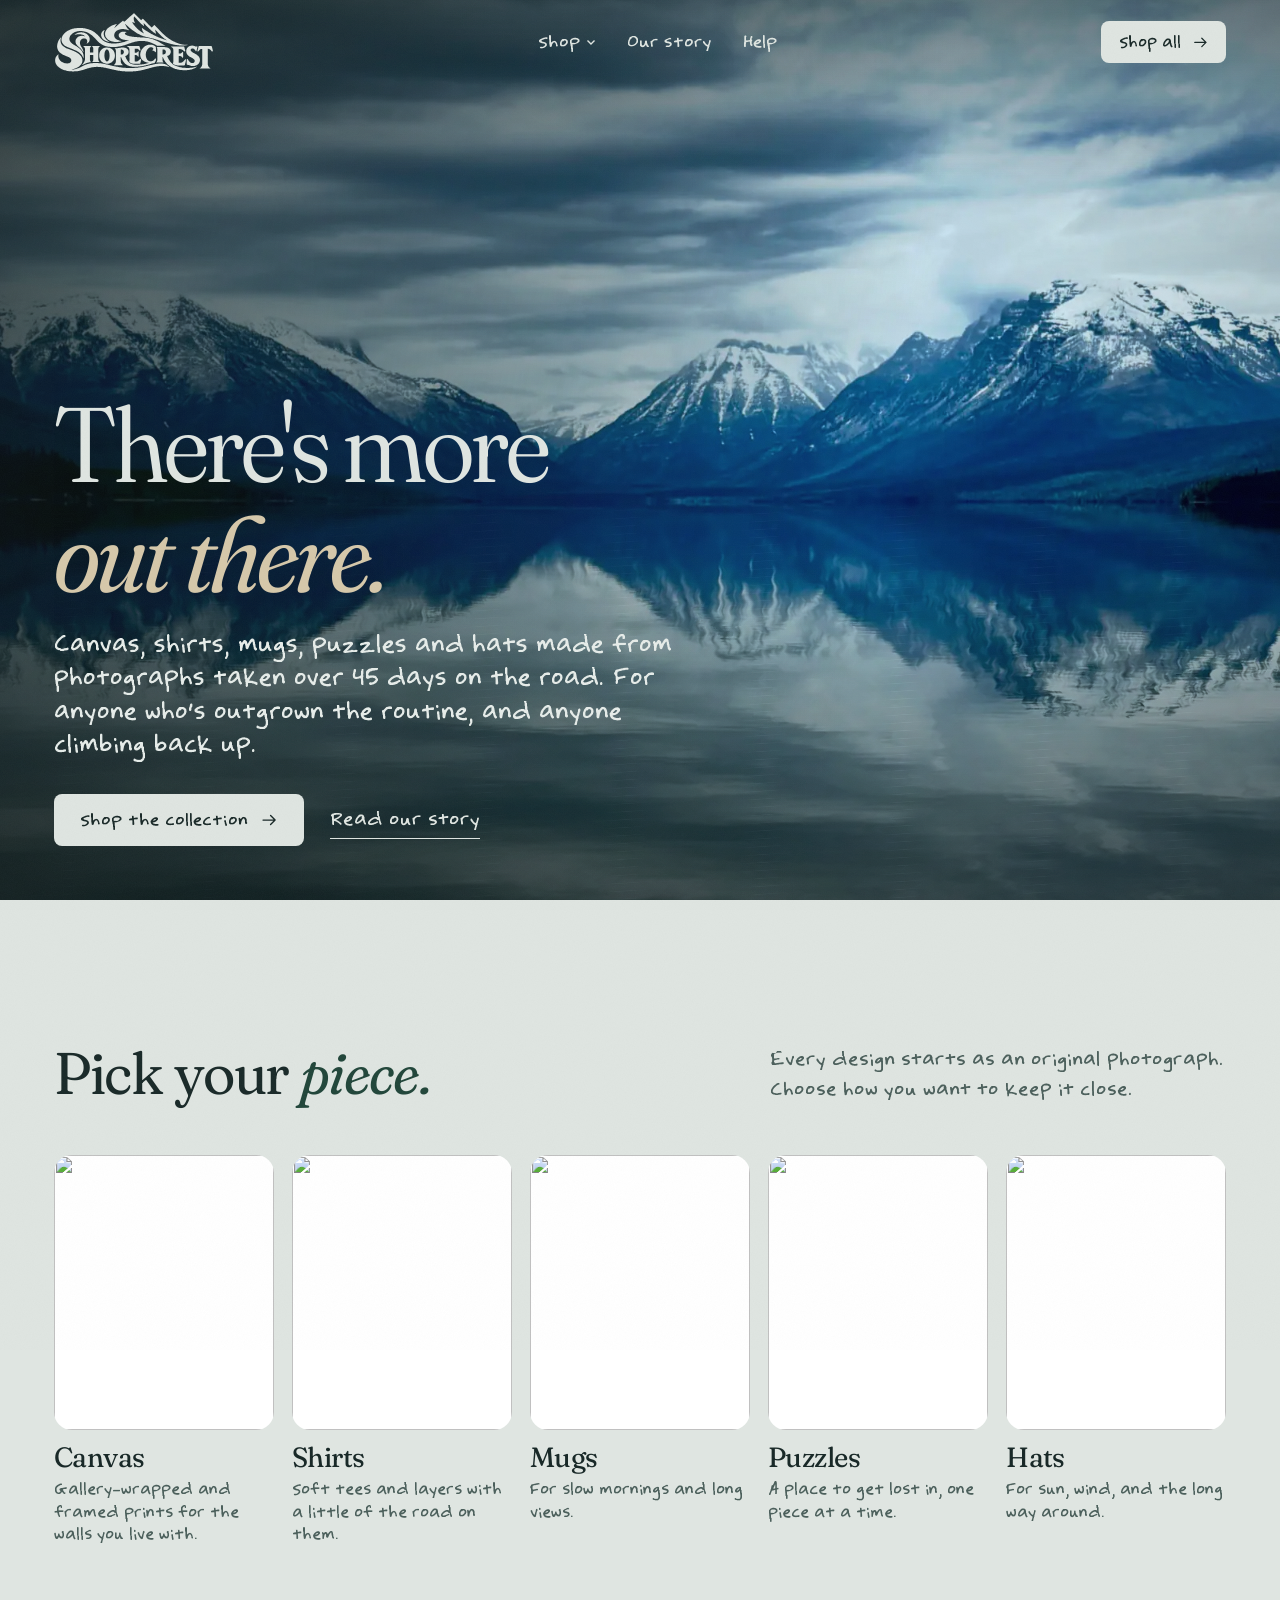
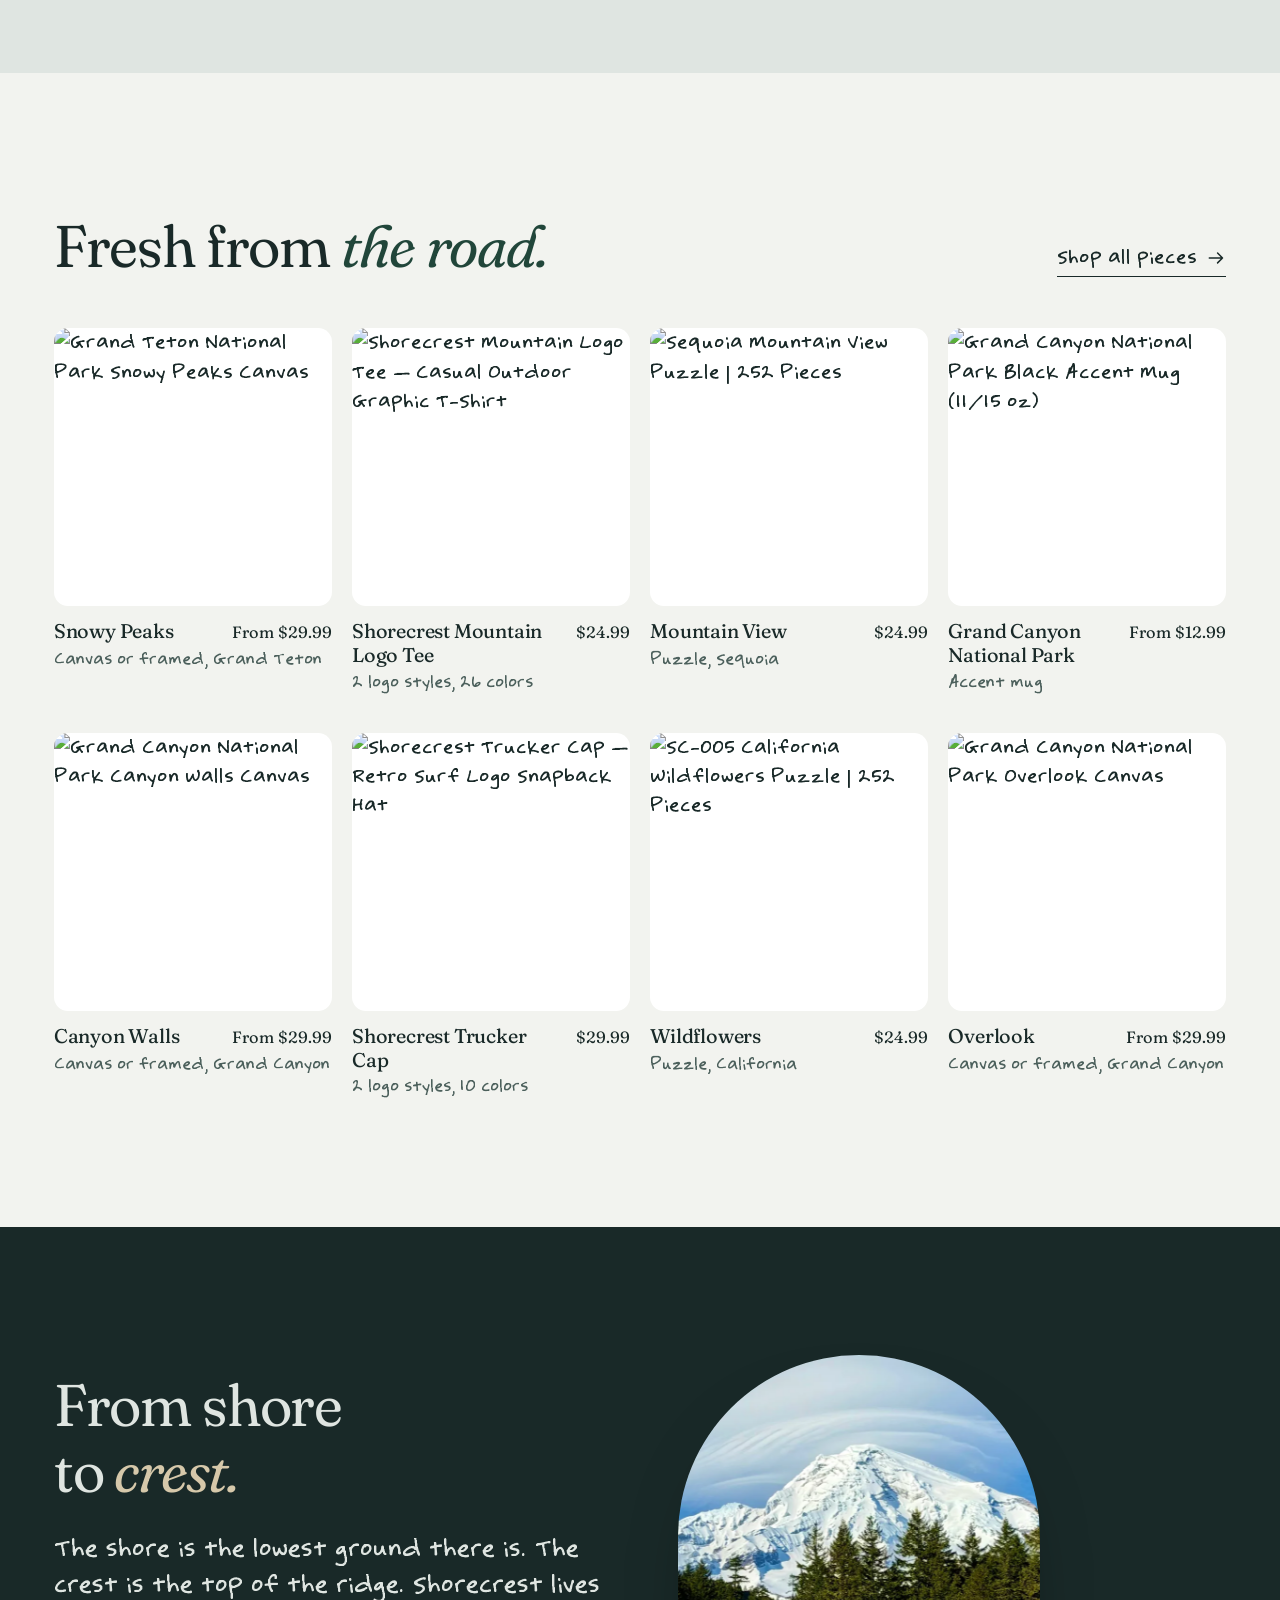
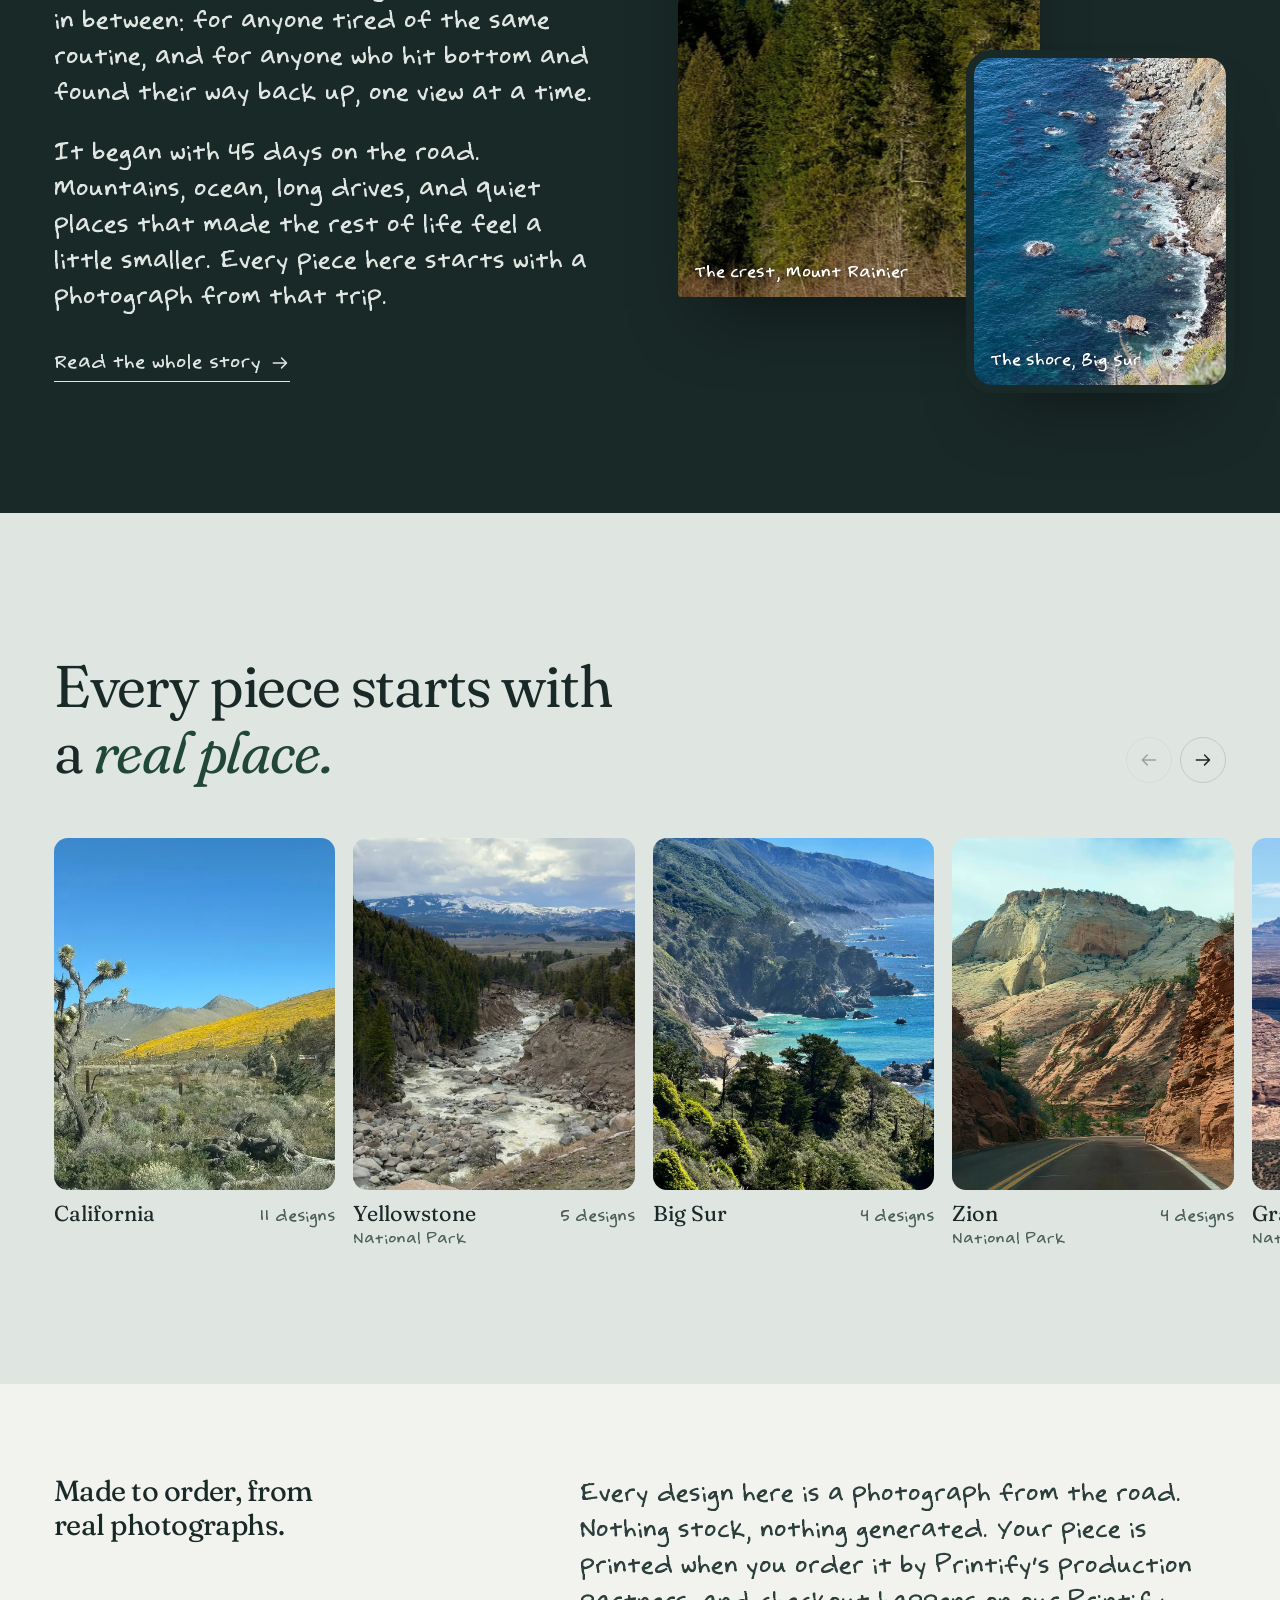
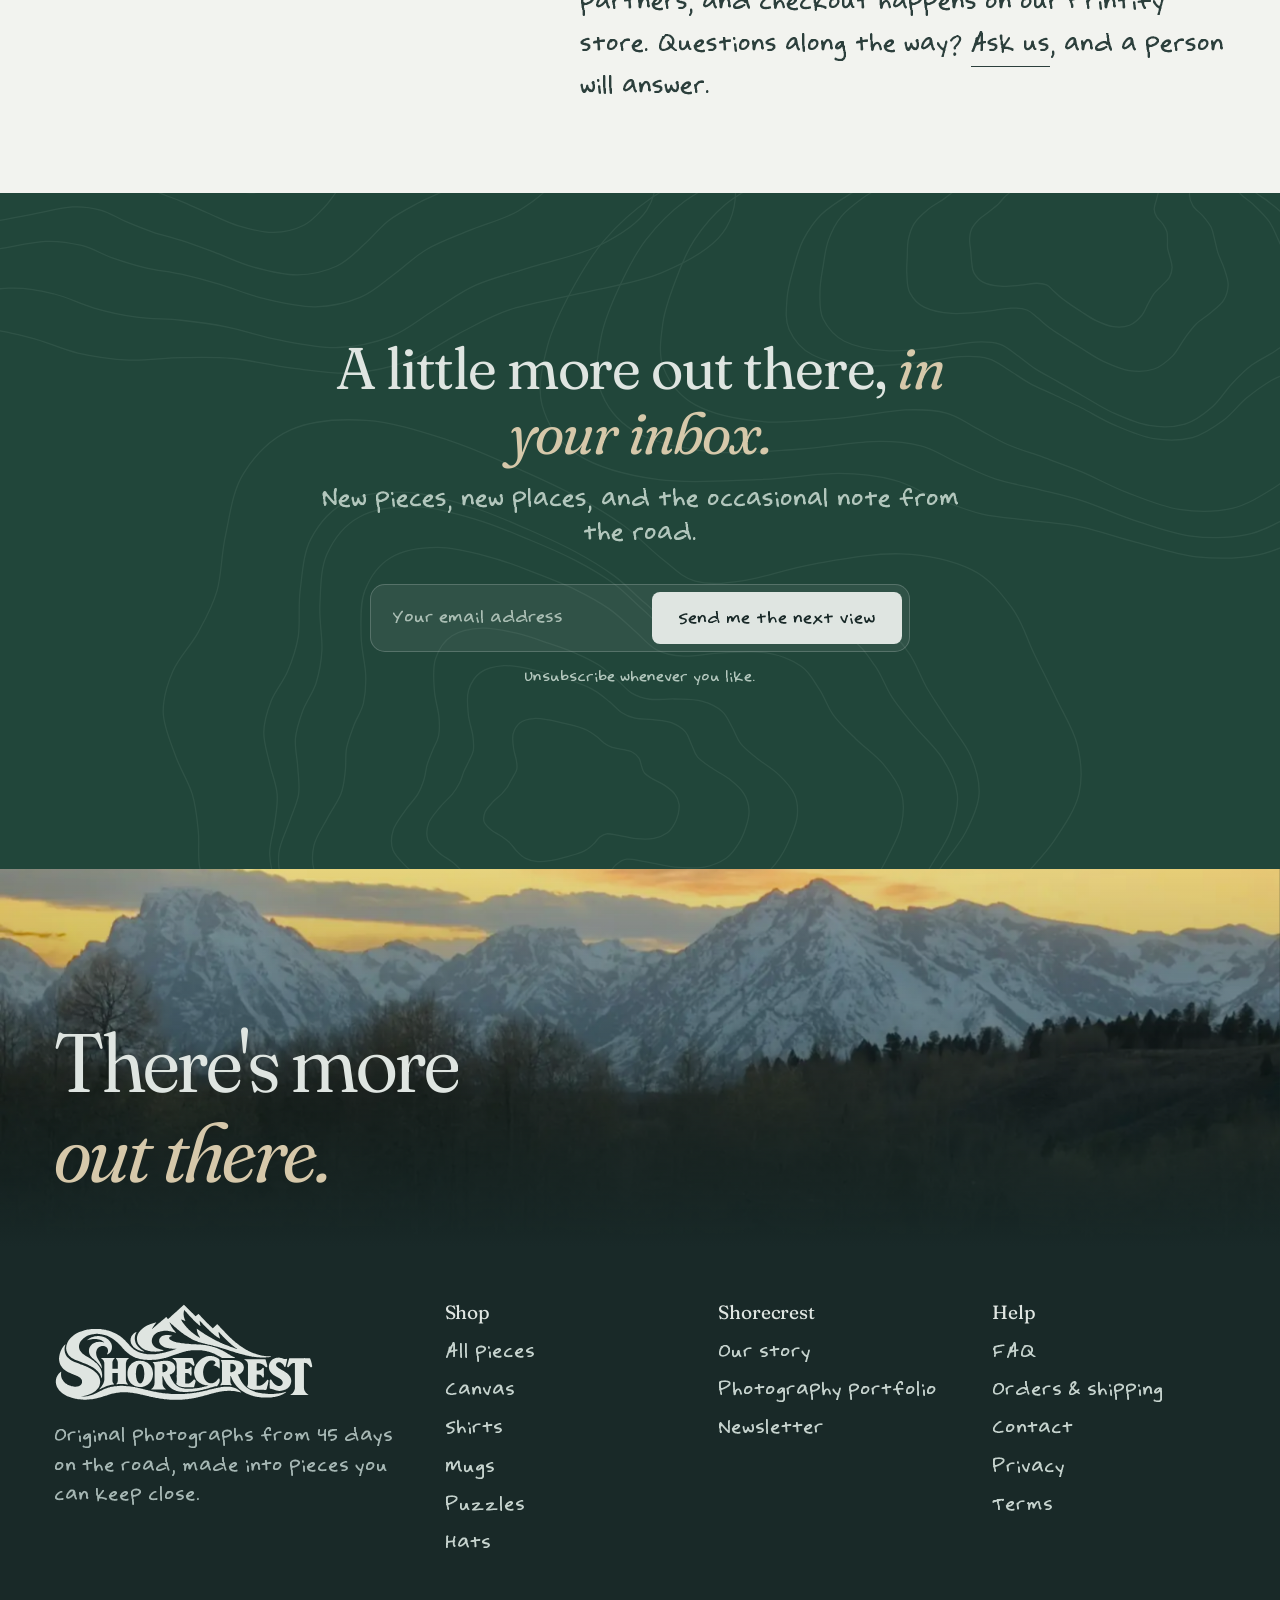
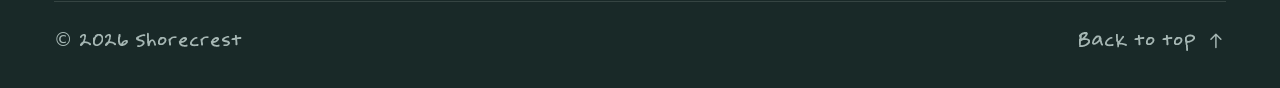
==== commit 436ddd73: "Keep the smaller shore frame in front of the mountain" ====
--- a/index.html
+++ b/index.html
@@ -128,13 +128,13 @@
           <a class="link" href="story.html" data-reveal style="--d:300">Read the whole story <svg class="i" viewBox="0 0 24 24" aria-hidden="true"><path d="M4 12h16M14 6l6 6-6 6"/></svg></a>
         </div>
         <div class="stack" data-reveal>
+          <figure class="stack__a">
+            <img src="assets/img/photo/SC-035-960.webp" srcset="assets/img/photo/SC-035-960.webp 960w, assets/img/photo/SC-035-1600.webp 1600w" sizes="(max-width: 860px) 70vw, 32vw" alt="A snow-covered volcanic peak with a cap cloud rising above a tall evergreen forest." loading="lazy" data-parallax="-0.1">
+            <figcaption class="stack__cap">The crest, Mount Rainier</figcaption>
+          </figure>
           <figure class="stack__b">
             <img src="assets/img/photo/SC-002-960.webp" srcset="assets/img/photo/SC-002-960.webp 960w, assets/img/photo/SC-002-1600.webp 1600w" sizes="(max-width: 860px) 46vw, 22vw" alt="Looking down a rocky Big Sur shoreline where deep blue and turquoise water meets boulders and cliff." loading="lazy" data-parallax="0.12">
             <figcaption class="stack__cap">The shore, Big Sur</figcaption>
-          </figure>
-          <figure class="stack__a">
-            <img src="assets/img/photo/SC-035-960.webp" srcset="assets/img/photo/SC-035-960.webp 960w, assets/img/photo/SC-035-1600.webp 1600w" sizes="(max-width: 860px) 70vw, 32vw" alt="A snow-covered volcanic peak with a cap cloud rising above a tall evergreen forest." loading="lazy" data-parallax="-0.1">
-            <figcaption class="stack__cap">The crest, Mount Rainier</figcaption>
           </figure>
         </div>
       </div>
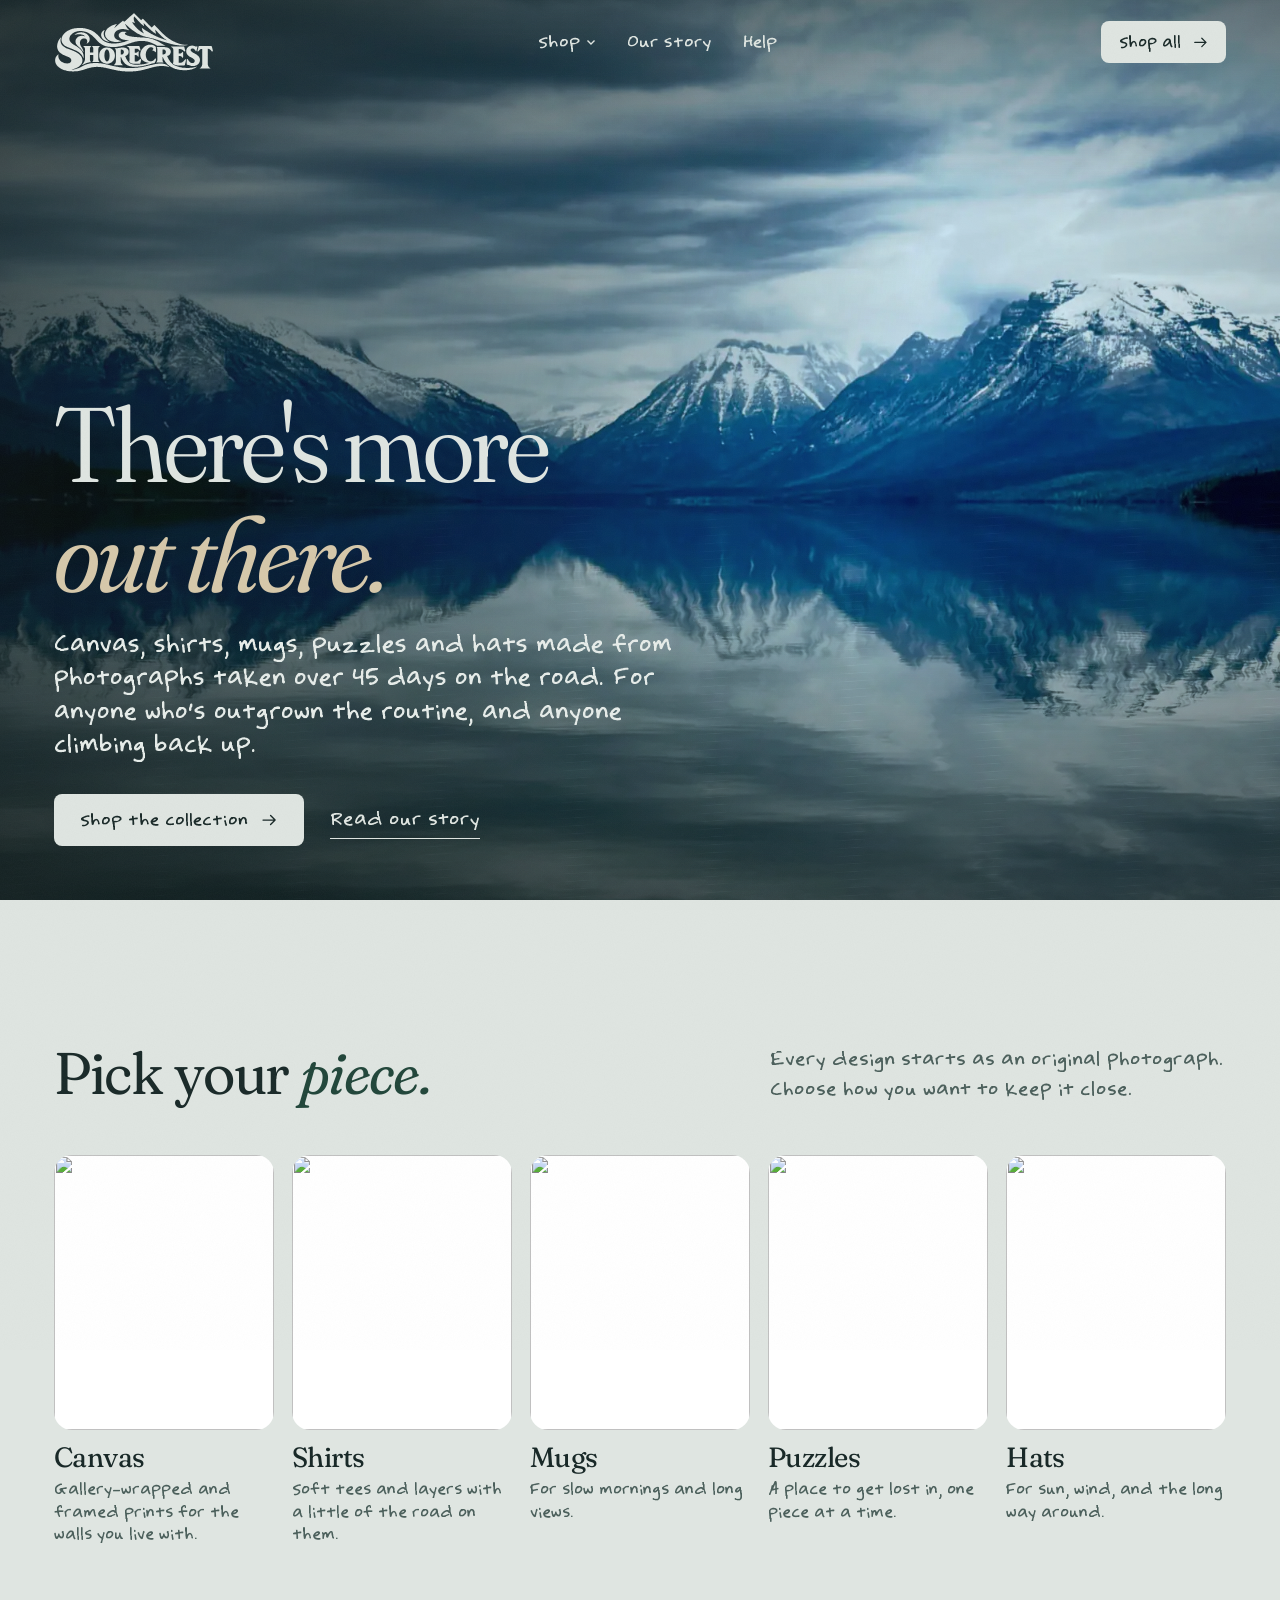
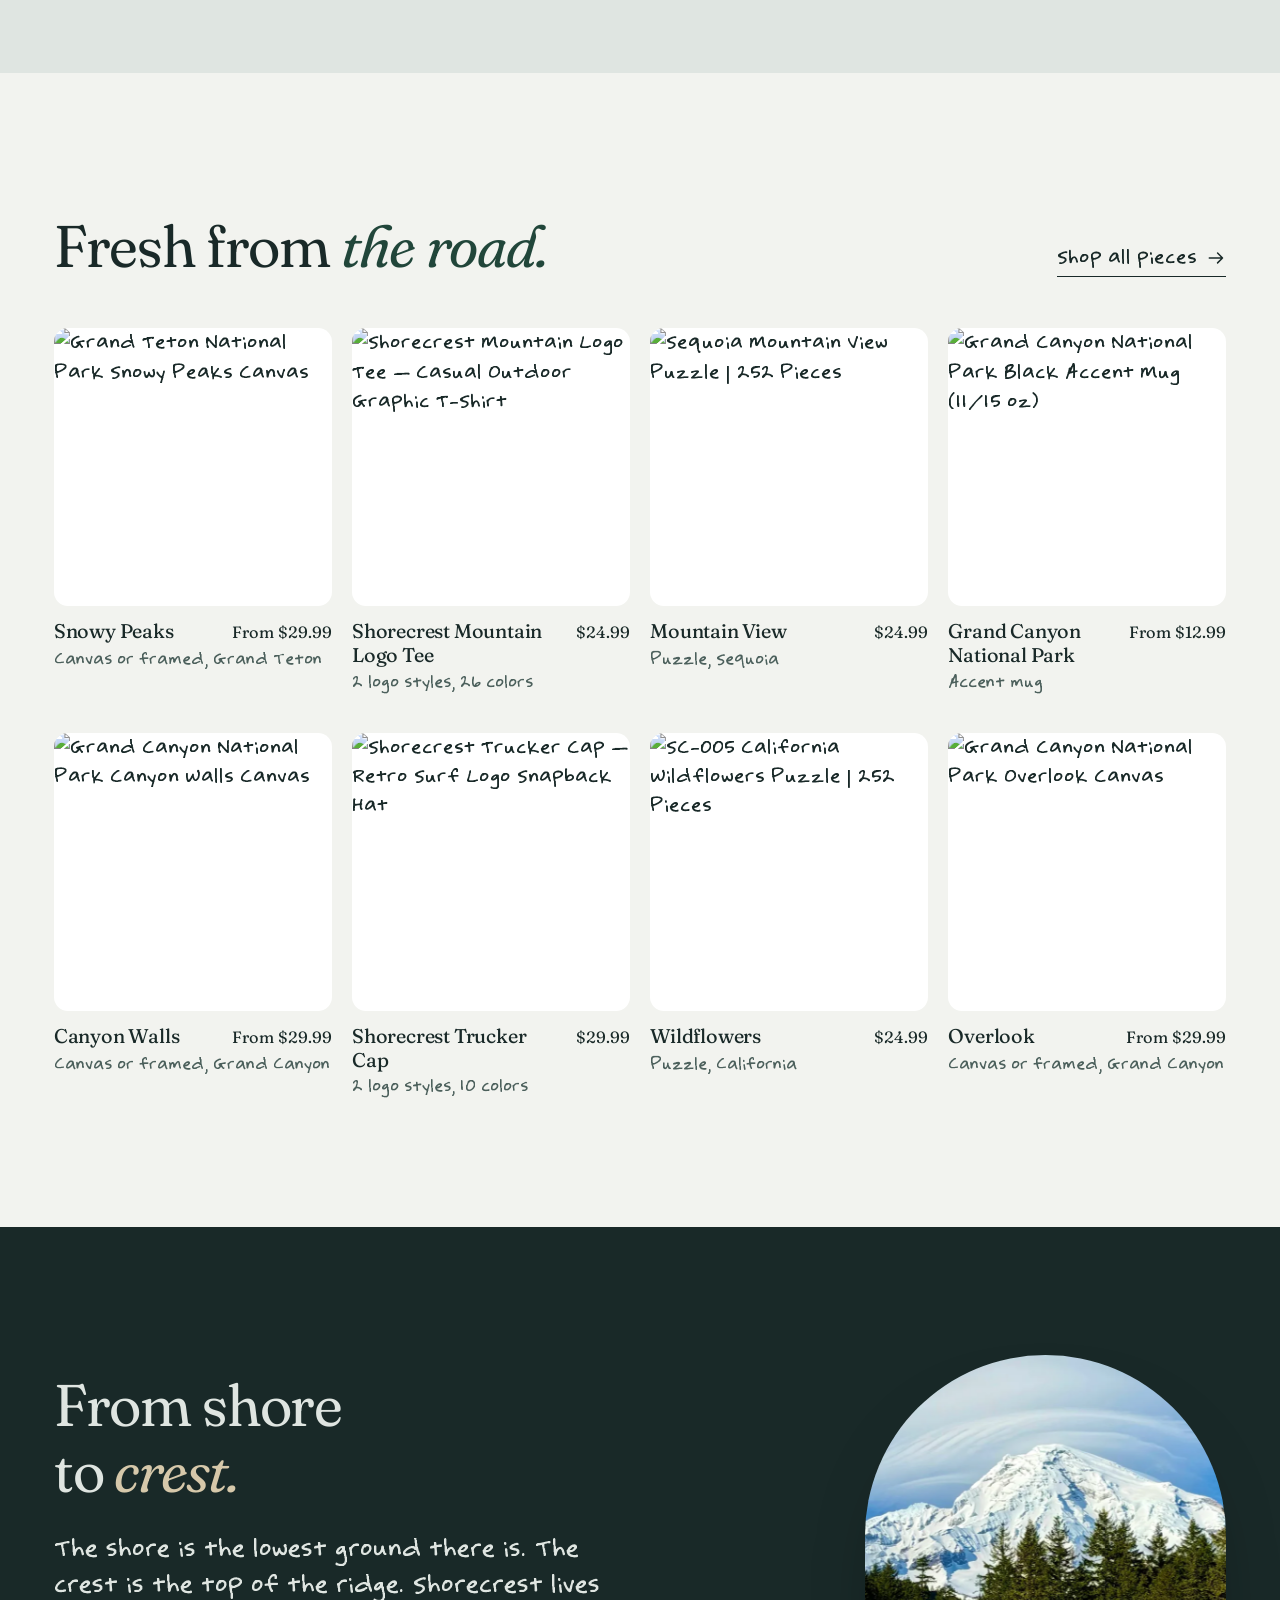
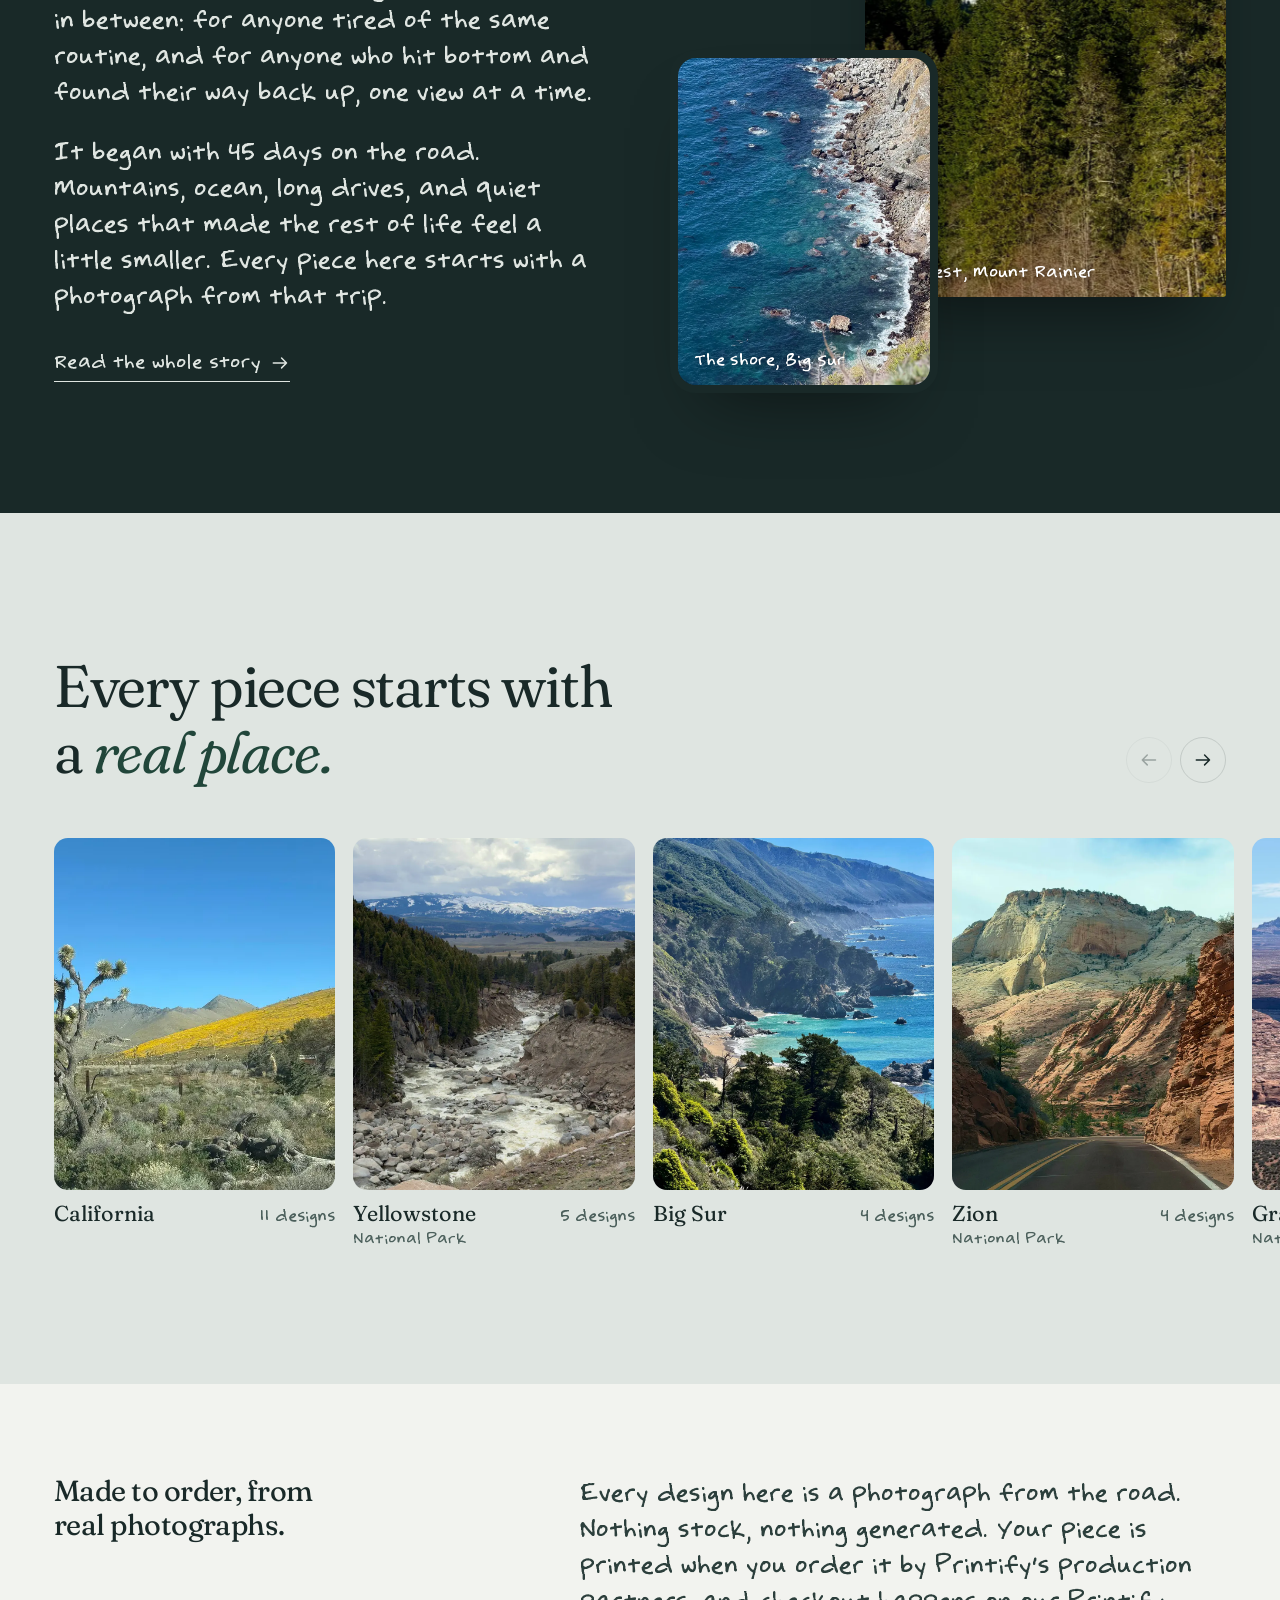
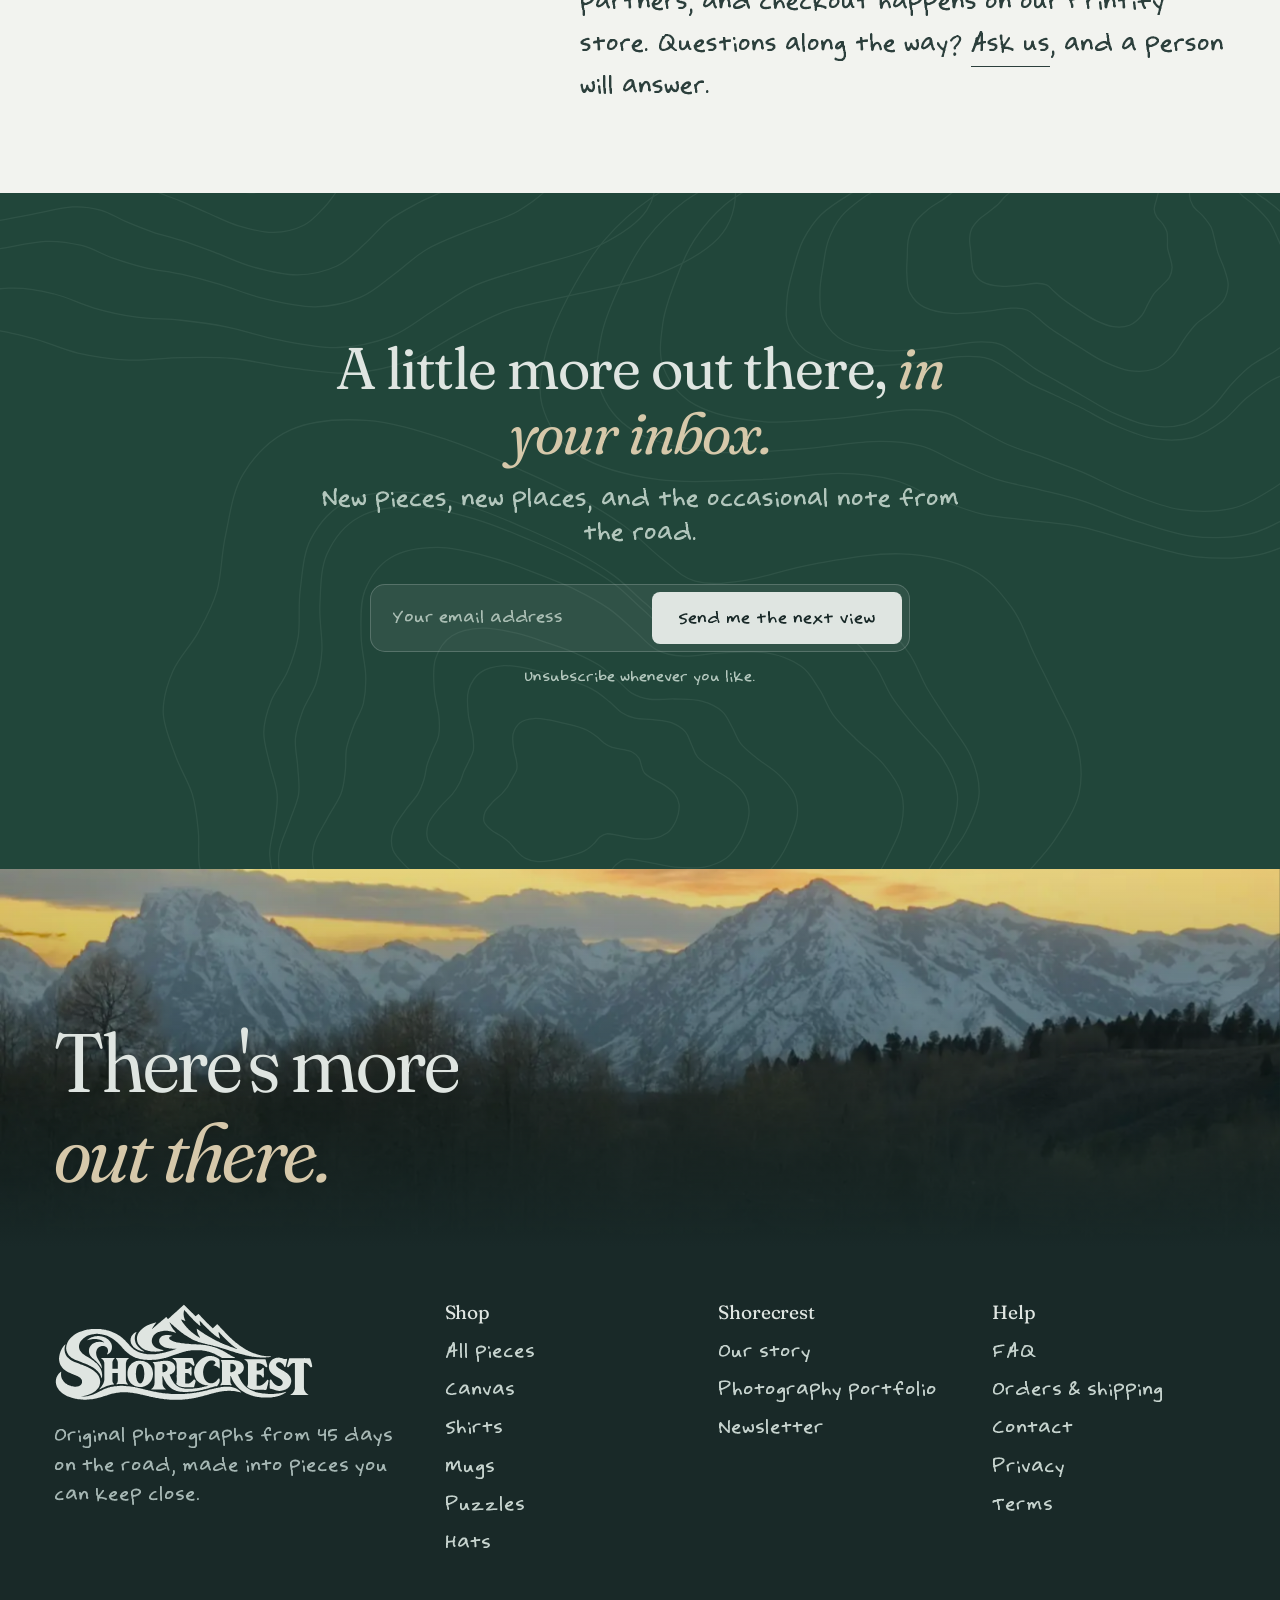
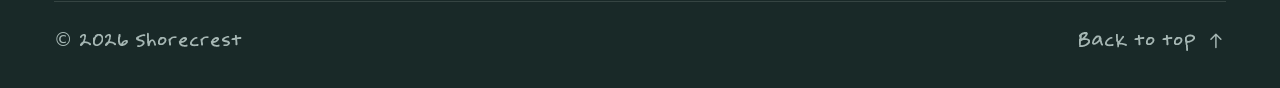
==== commit 82a3644a: "Place the mountain on the right with shore overlapping in front" ====
--- a/index.html
+++ b/index.html
@@ -24,7 +24,7 @@
   <link rel="preload" href="assets/fonts/safi.woff2" as="font" type="font/woff2" crossorigin>
   <link rel="preload" as="image" href="assets/img/photo/SC-019-1600.webp" imagesrcset="assets/img/photo/SC-019-960.webp 960w, assets/img/photo/SC-019-1600.webp 1600w, assets/img/photo/SC-019-2400.webp 2400w" imagesizes="100vw" fetchpriority="high">
   <link rel="preconnect" href="https://images-api.printify.com">
-  <link rel="stylesheet" href="assets/css/site.css">
+  <link rel="stylesheet" href="assets/css/site.css?v=2">
   <script type="application/ld+json">{"@context":"https://schema.org","@type":"Organization","name":"Shorecrest","url":"https://shorecrest.store","logo":"https://shorecrest.store/icon-512.png","description":"Original photography and everyday pieces for people who find their freedom outside.","slogan":"There's more out there.","sameAs":["https://shorecrest.studio"]}</script>
 </head>
 <body>
--- a/assets/css/site.css
+++ b/assets/css/site.css
@@ -276,8 +276,8 @@
 .story-split .link { margin-top: 30px; }
 .stack { position: relative; aspect-ratio: 4 / 4.6; }
 .stack__a, .stack__b { position: absolute; overflow: hidden; box-shadow: 0 40px 70px -30px rgba(0, 0, 0, .5); }
-.stack__a { left: 0; top: 0; width: 66%; height: 86%; border-radius: 999px 999px 18px 18px; }
-.stack__b { right: 0; bottom: 0; width: 46%; height: 52%; border-radius: 18px; outline: 8px solid var(--bg); }
+.stack__a { right: 0; top: 0; width: 66%; height: 86%; border-radius: 999px 999px 18px 18px; }
+.stack__b { left: 0; bottom: 0; z-index: 1; width: 46%; height: 52%; border-radius: 18px; outline: 8px solid var(--bg); }
 .stack img { width: 100%; height: 120%; margin-top: -10%; object-fit: cover; will-change: transform; }
 .stack__cap { position: absolute; left: 16px; bottom: 12px; z-index: 1; color: #fff; font-size: 1.05rem; text-shadow: 0 1px 10px rgba(0, 0, 0, .55); }
 
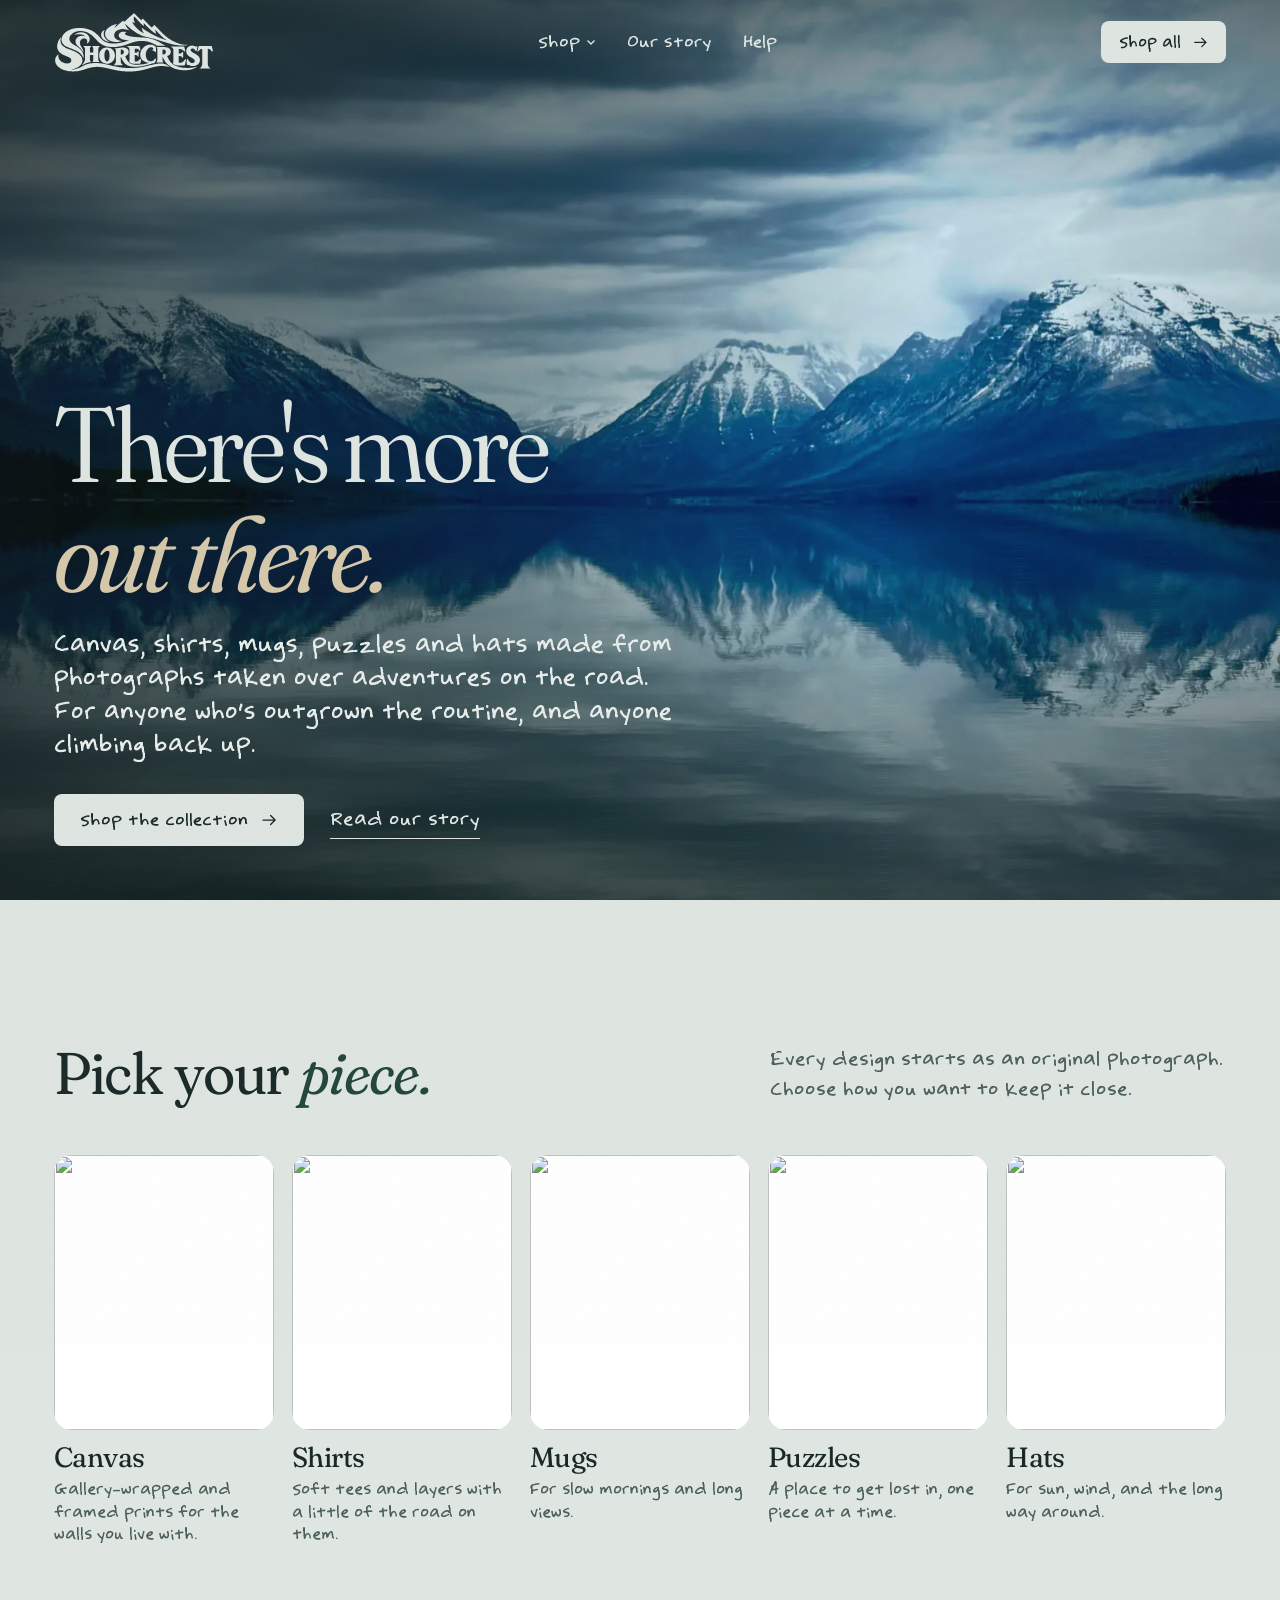
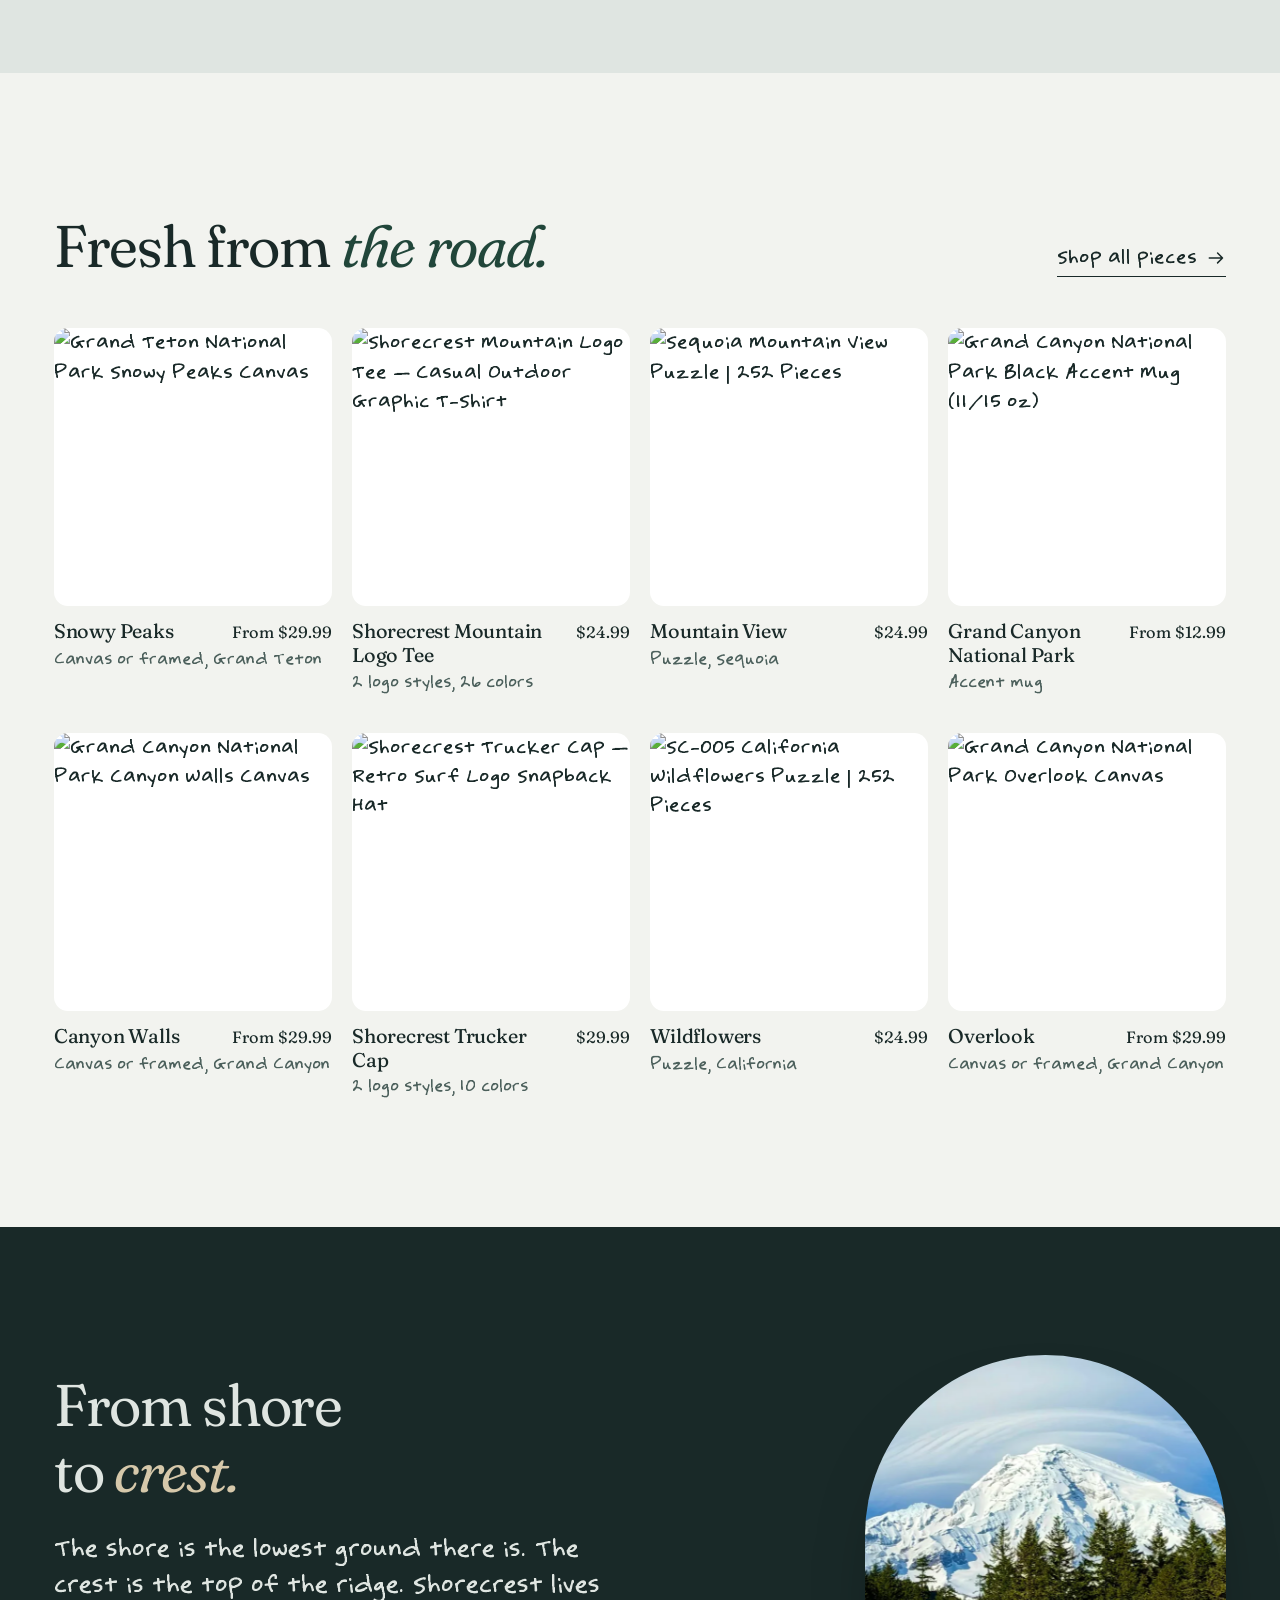
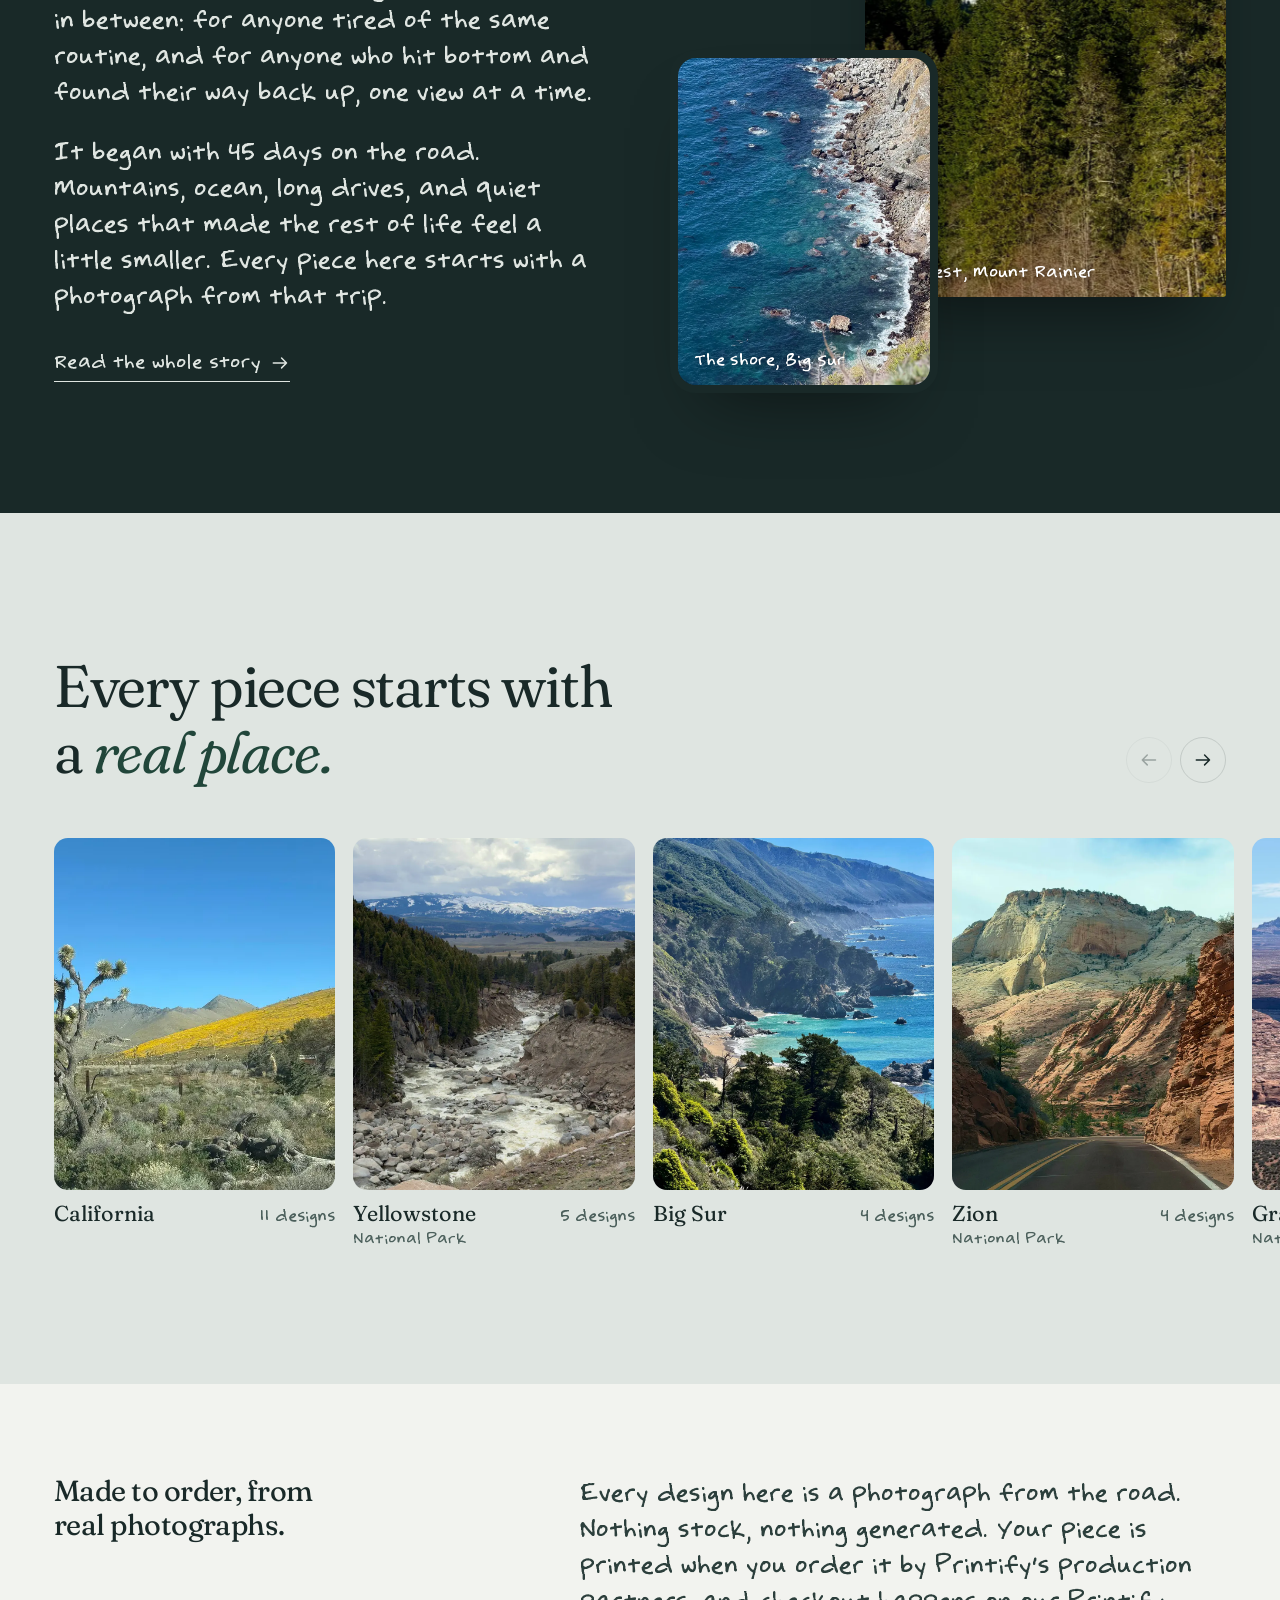
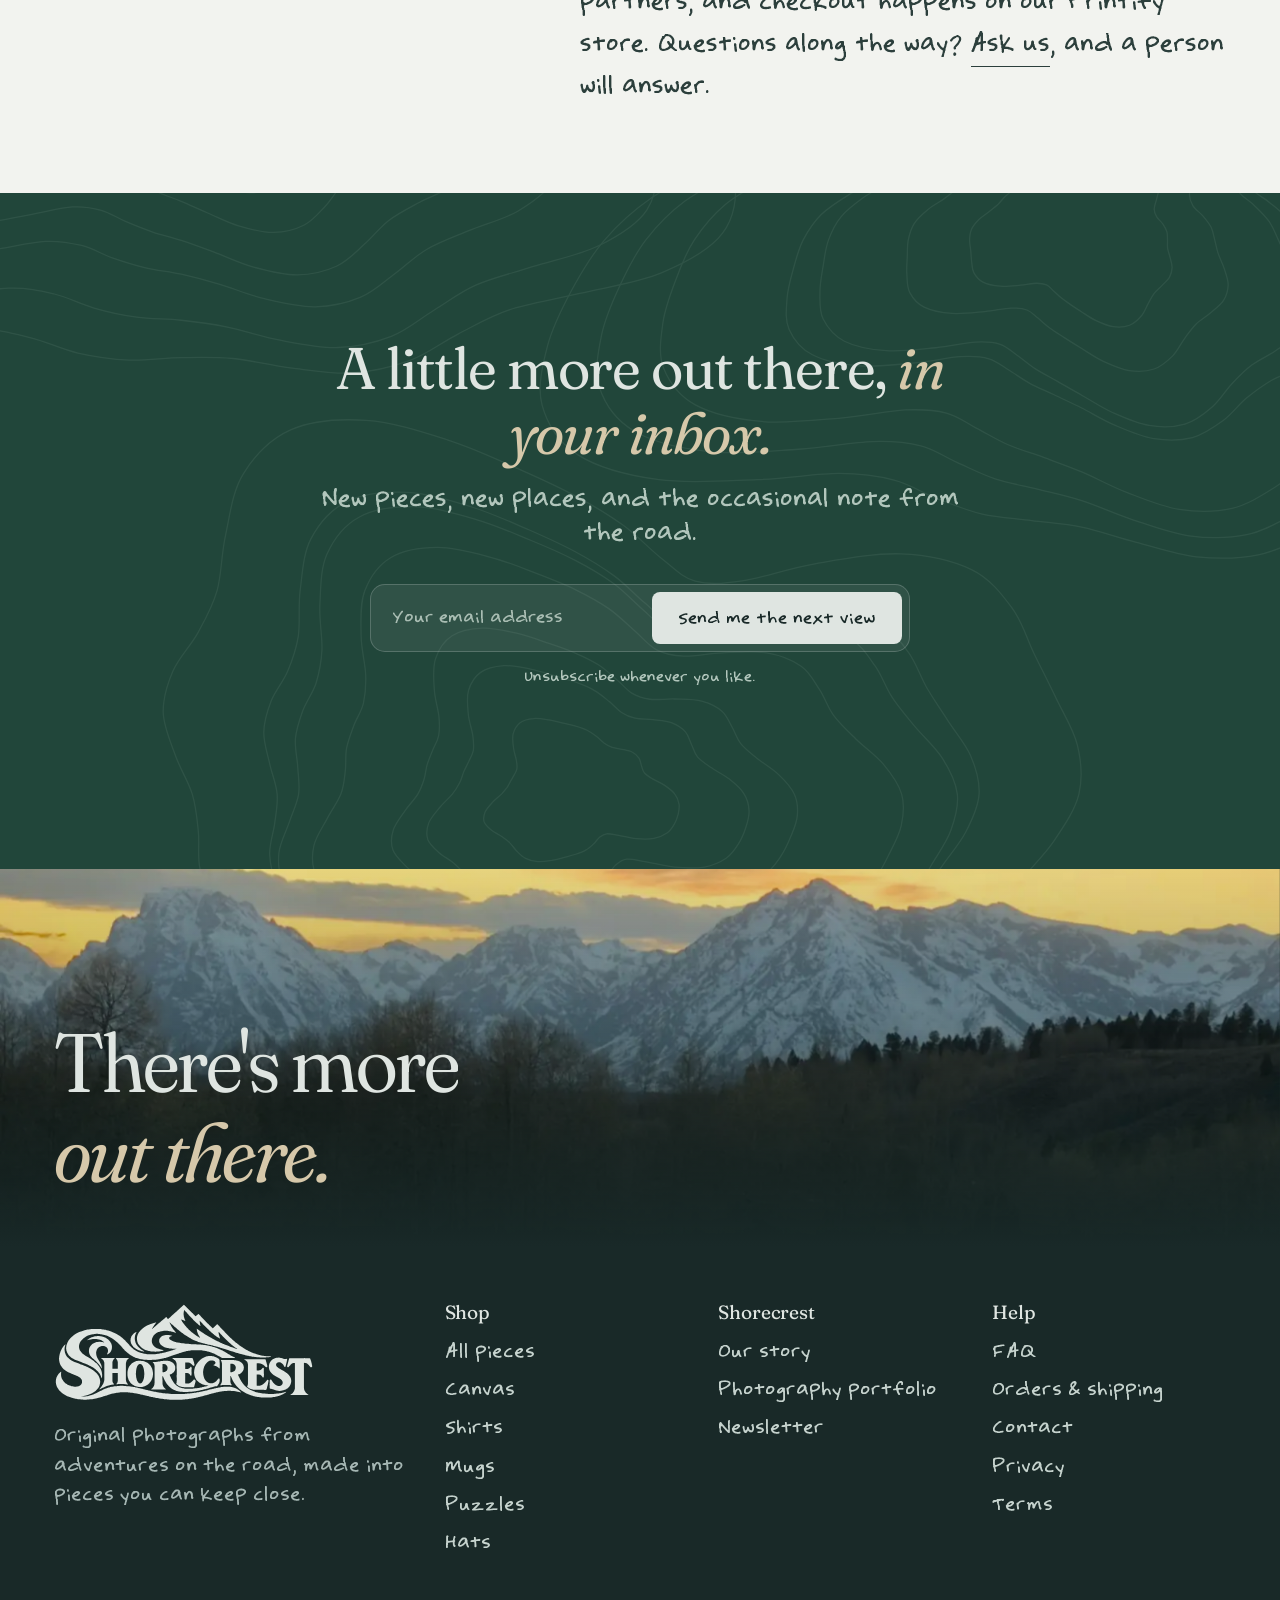
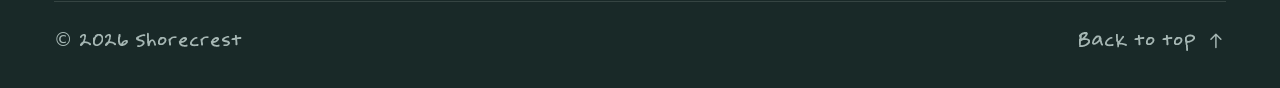
==== commit ca7a1737: "Update text to replace '45 days' with 'adventures'" ====
--- a/index.html
+++ b/index.html
@@ -82,7 +82,7 @@
       <div class="hero__shade"></div>
       <div class="hero__copy">
         <h1 class="h-hero" data-split data-manual>There's more<br><em>out there.</em></h1>
-        <p class="hero__sub" data-reveal data-manual style="--d:350">Canvas, shirts, mugs, puzzles and hats made from photographs taken over 45 days on the road. For anyone who's outgrown the routine, and anyone climbing back up.</p>
+        <p class="hero__sub" data-reveal data-manual style="--d:350">Canvas, shirts, mugs, puzzles and hats made from photographs taken over adventures on the road. For anyone who's outgrown the routine, and anyone climbing back up.</p>
         <div class="hero__ctas" data-reveal data-manual style="--d:500">
           <a class="btn btn--light" href="shop.html">Shop the collection <svg class="i" viewBox="0 0 24 24" aria-hidden="true"><path d="M4 12h16M14 6l6 6-6 6"/></svg></a>
           <a class="link" href="story.html">Read our story</a>
@@ -190,7 +190,7 @@
       <div class="foot__grid">
         <div class="foot__brand">
           <a href="index.html" data-logo aria-label="Shorecrest home"><img src="assets/brand/logo-cloud.svg" alt="Shorecrest" width="260" height="98"></a>
-          <p>Original photographs from 45 days on the road, made into pieces you can keep close.</p>
+          <p>Original photographs from adventures on the road, made into pieces you can keep close.</p>
         </div>
         <div class="foot__col">
           <h3>Shop</h3>
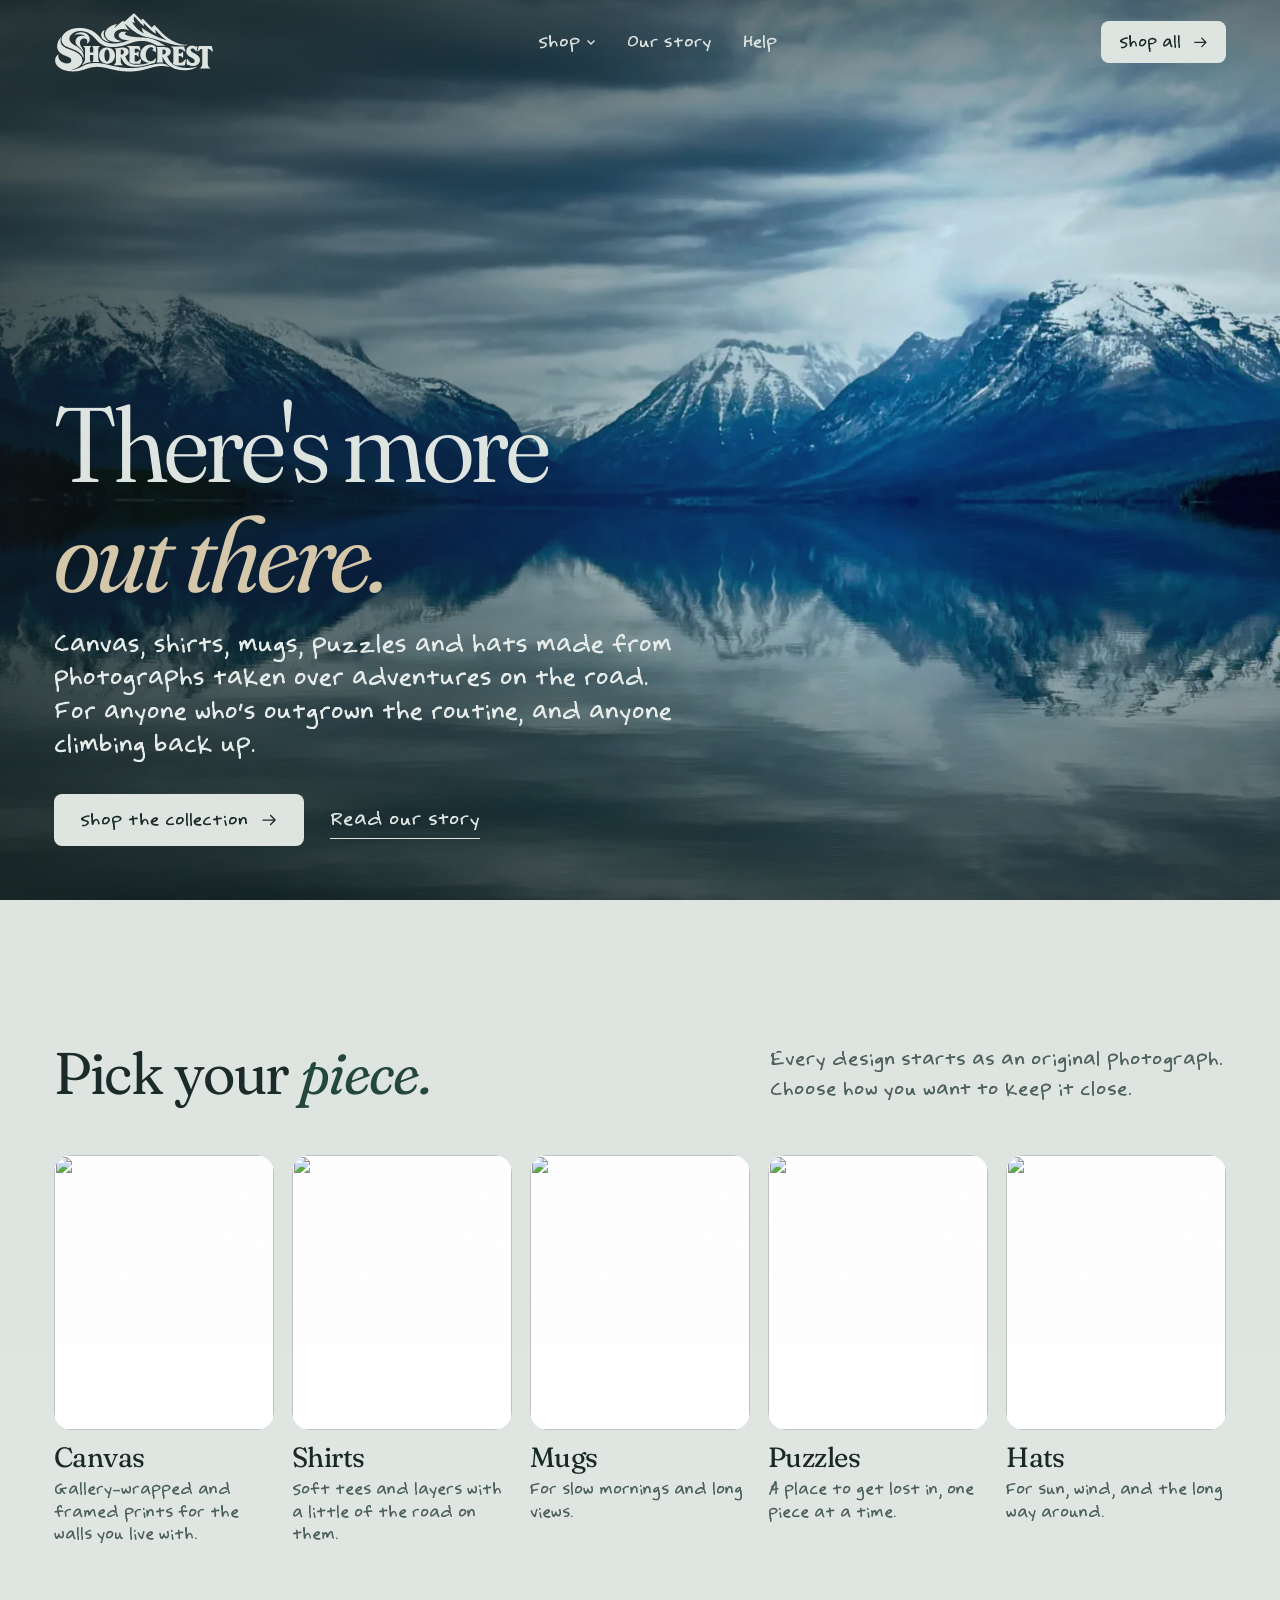
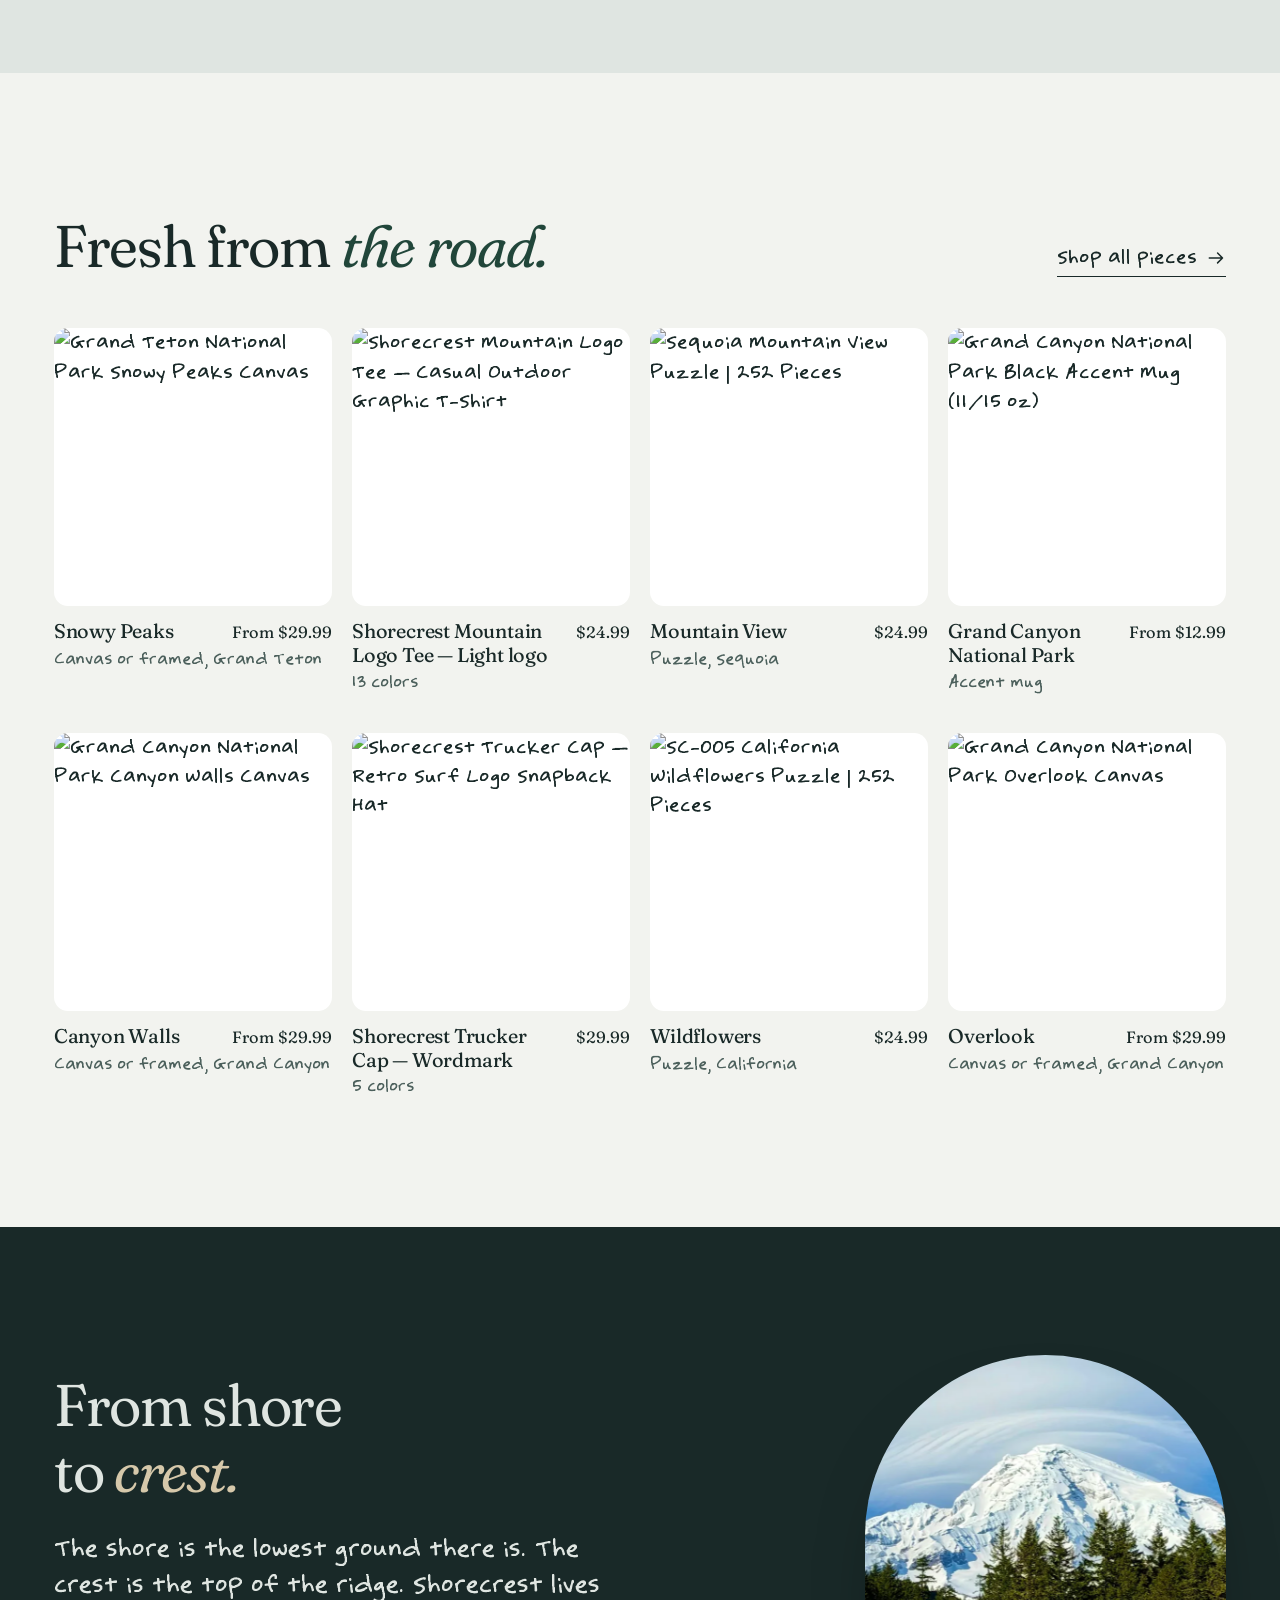
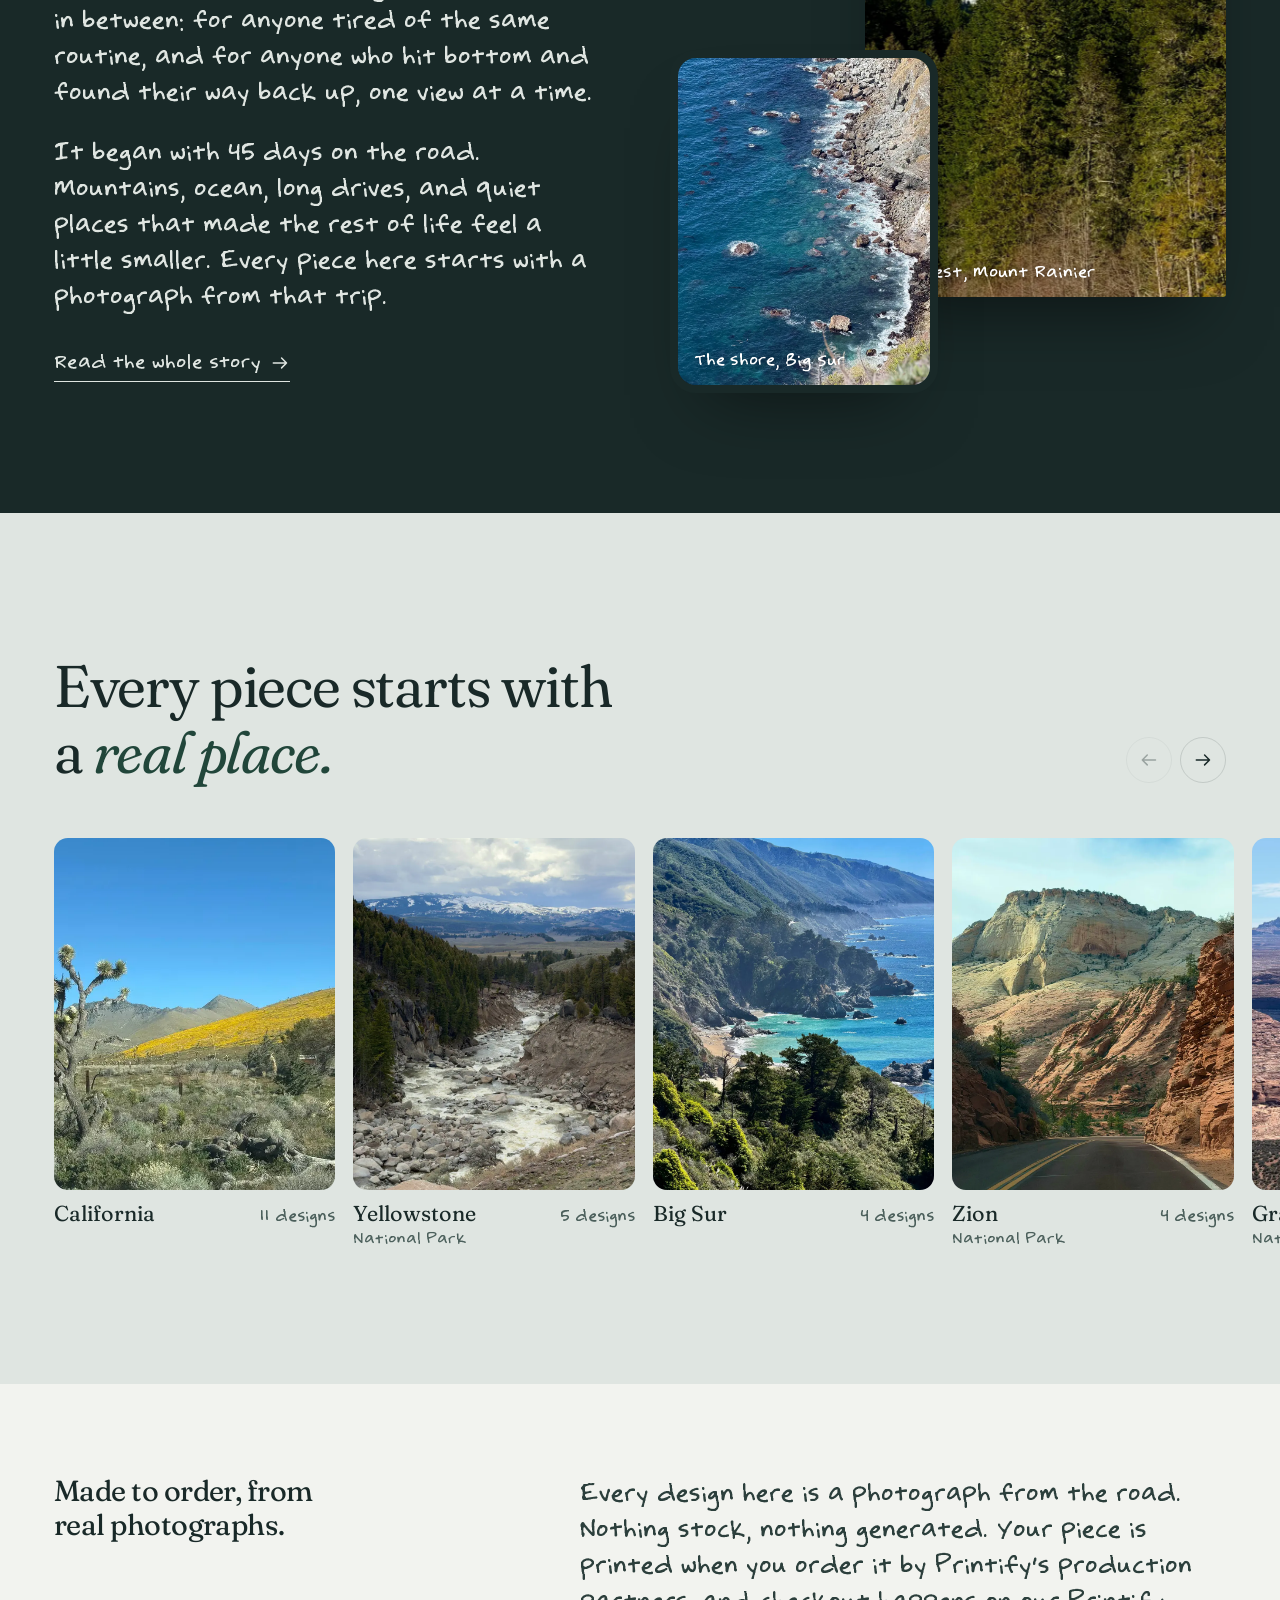
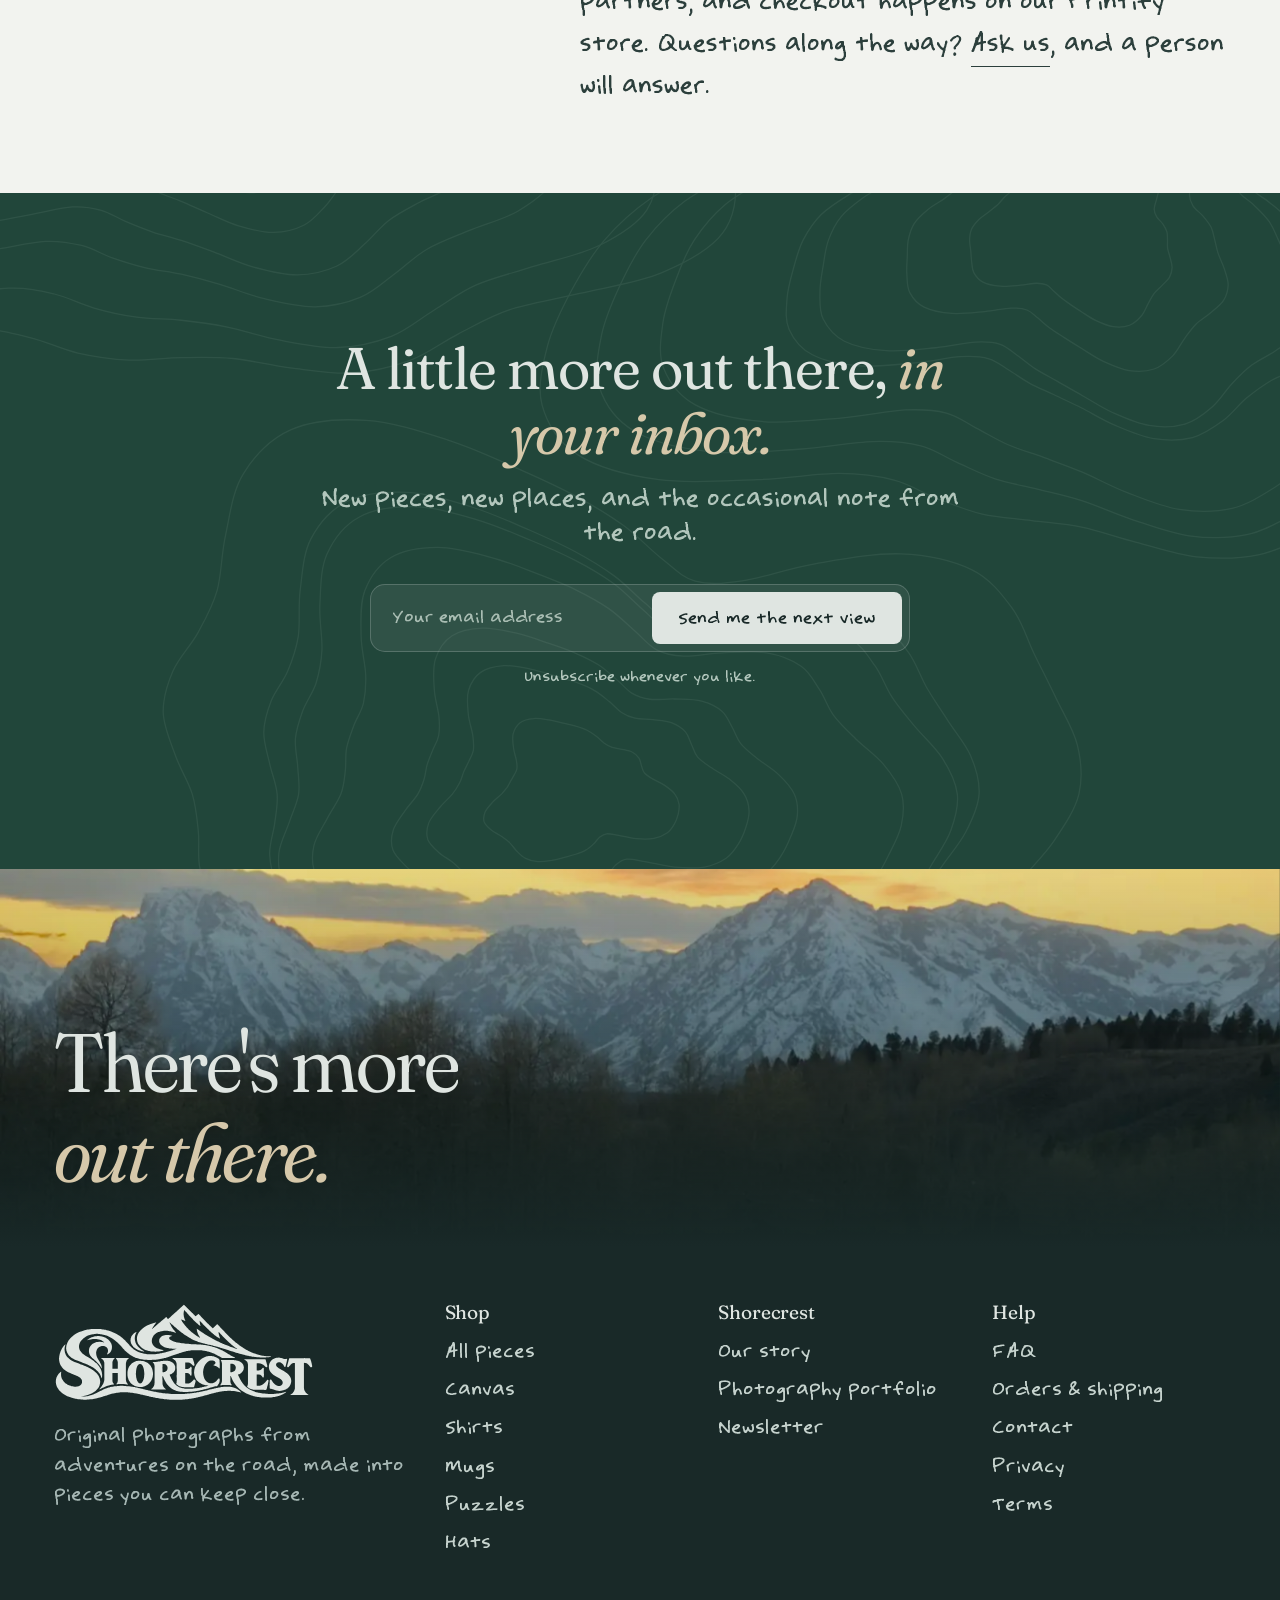
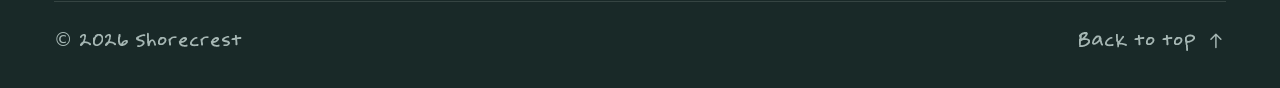
==== commit 192c4e91: "Refresh cached shop scripts for the catalog display update" ====
--- a/index.html
+++ b/index.html
@@ -236,7 +236,7 @@
   <script src="assets/js/logo-data.js"></script>
   <script src="assets/vendor/lenis.min.js"></script>
   <script src="assets/js/core.js"></script>
-  <script src="assets/js/store.js"></script>
+  <script src="assets/js/store.js?v=2"></script>
   <script src="assets/js/hero-gl.js"></script>
   <script src="assets/js/home.js"></script>
 </body>
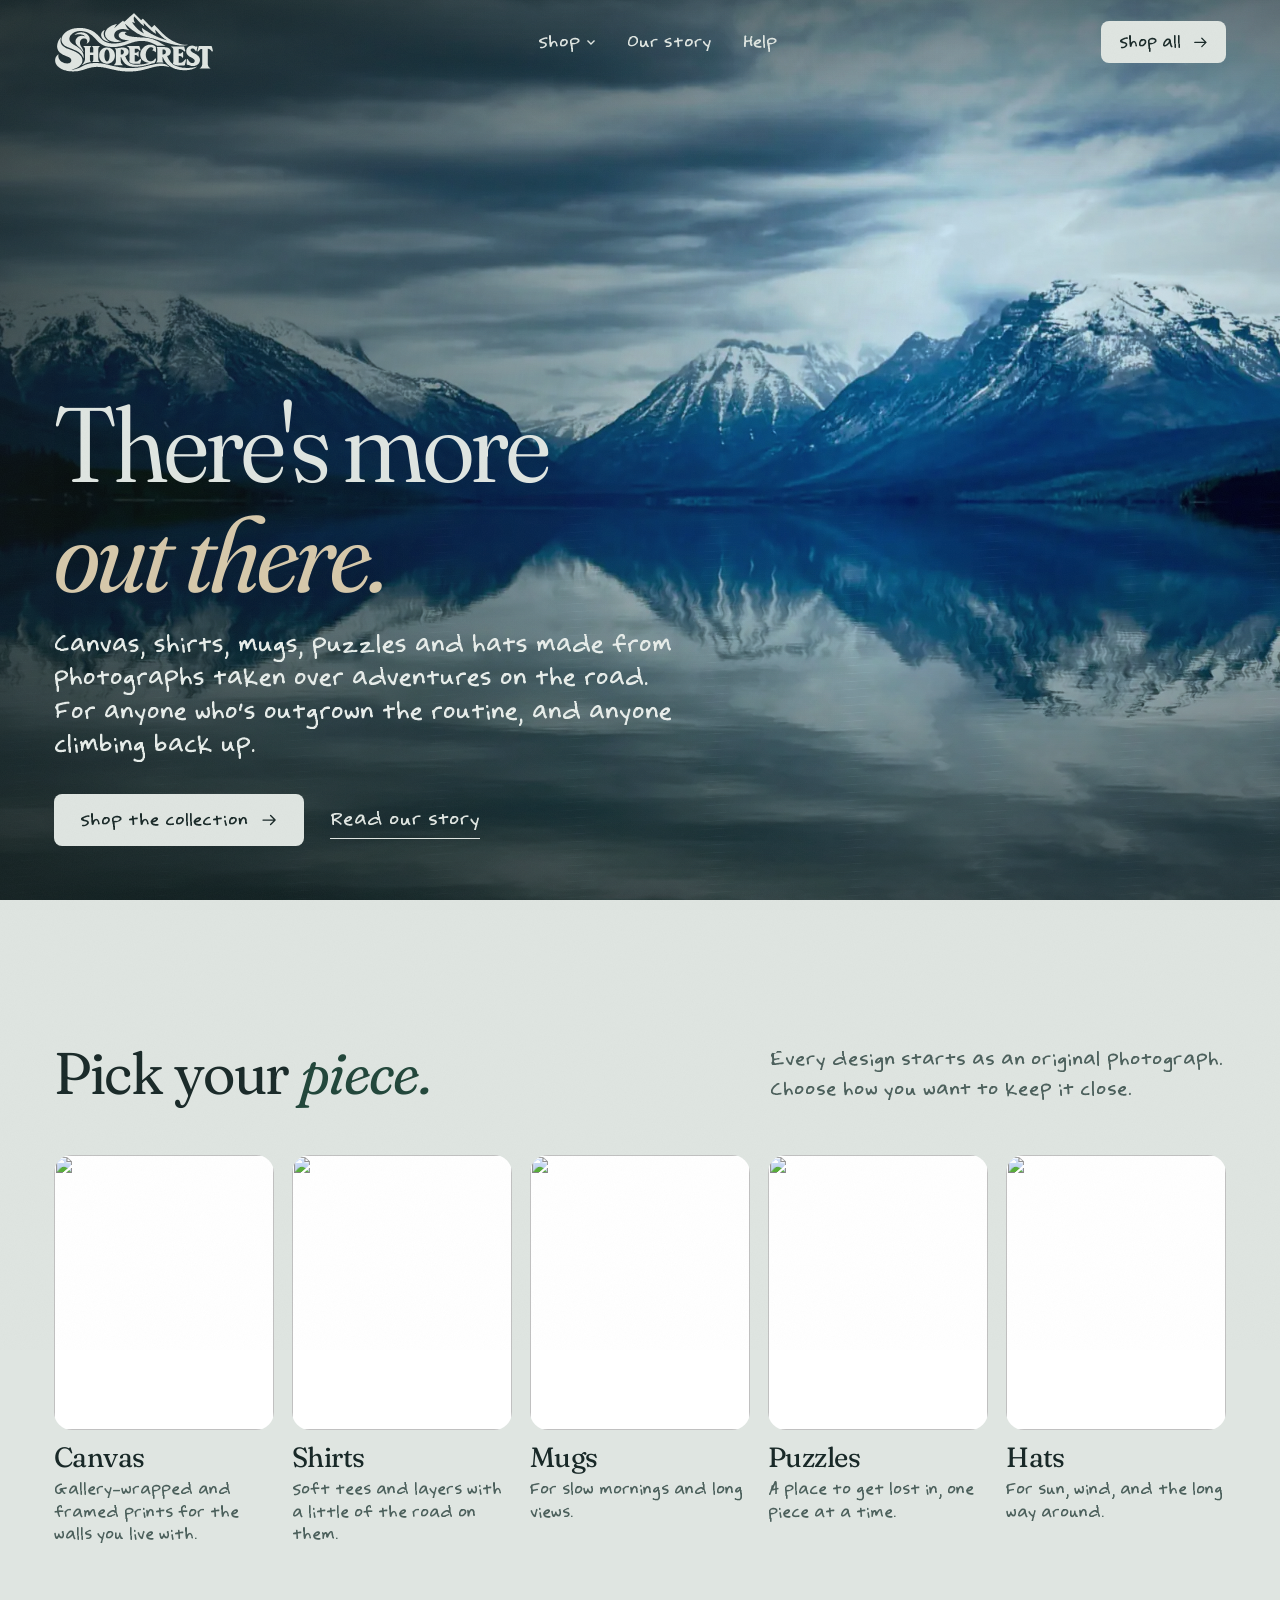
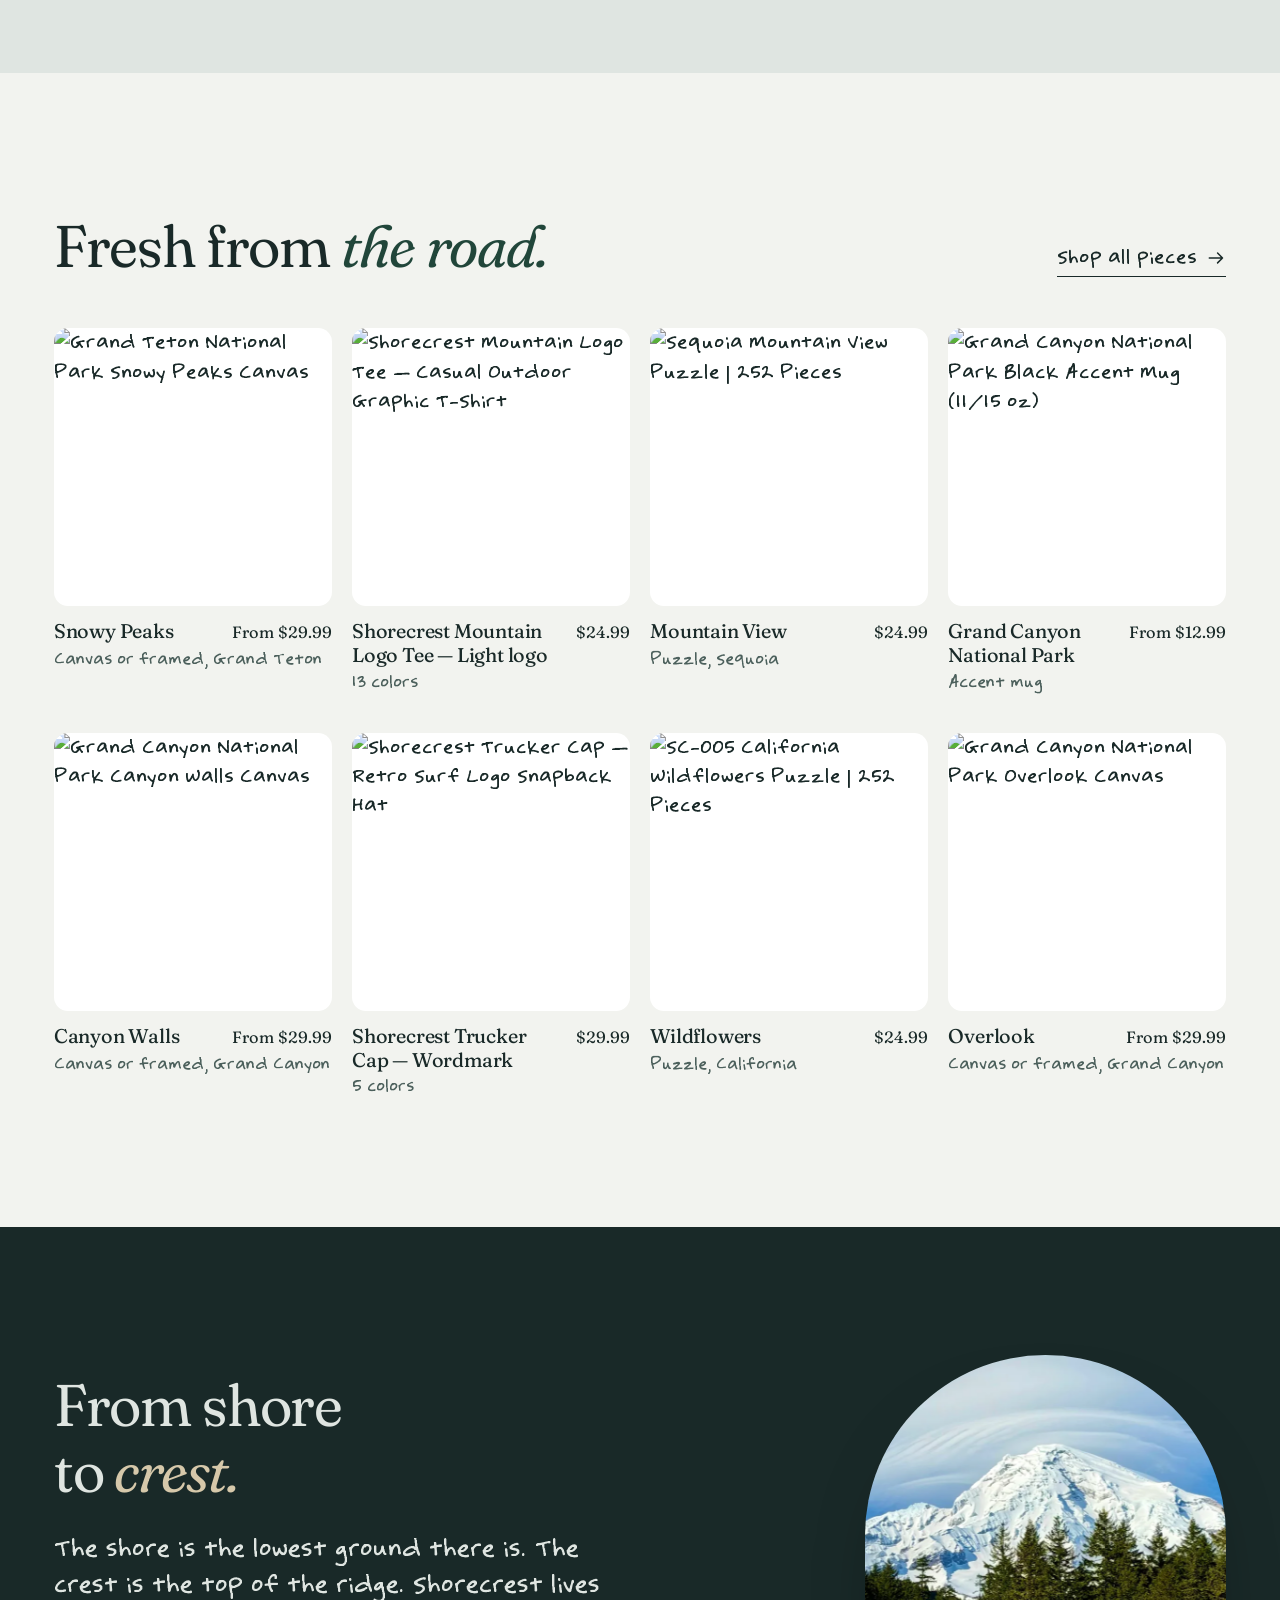
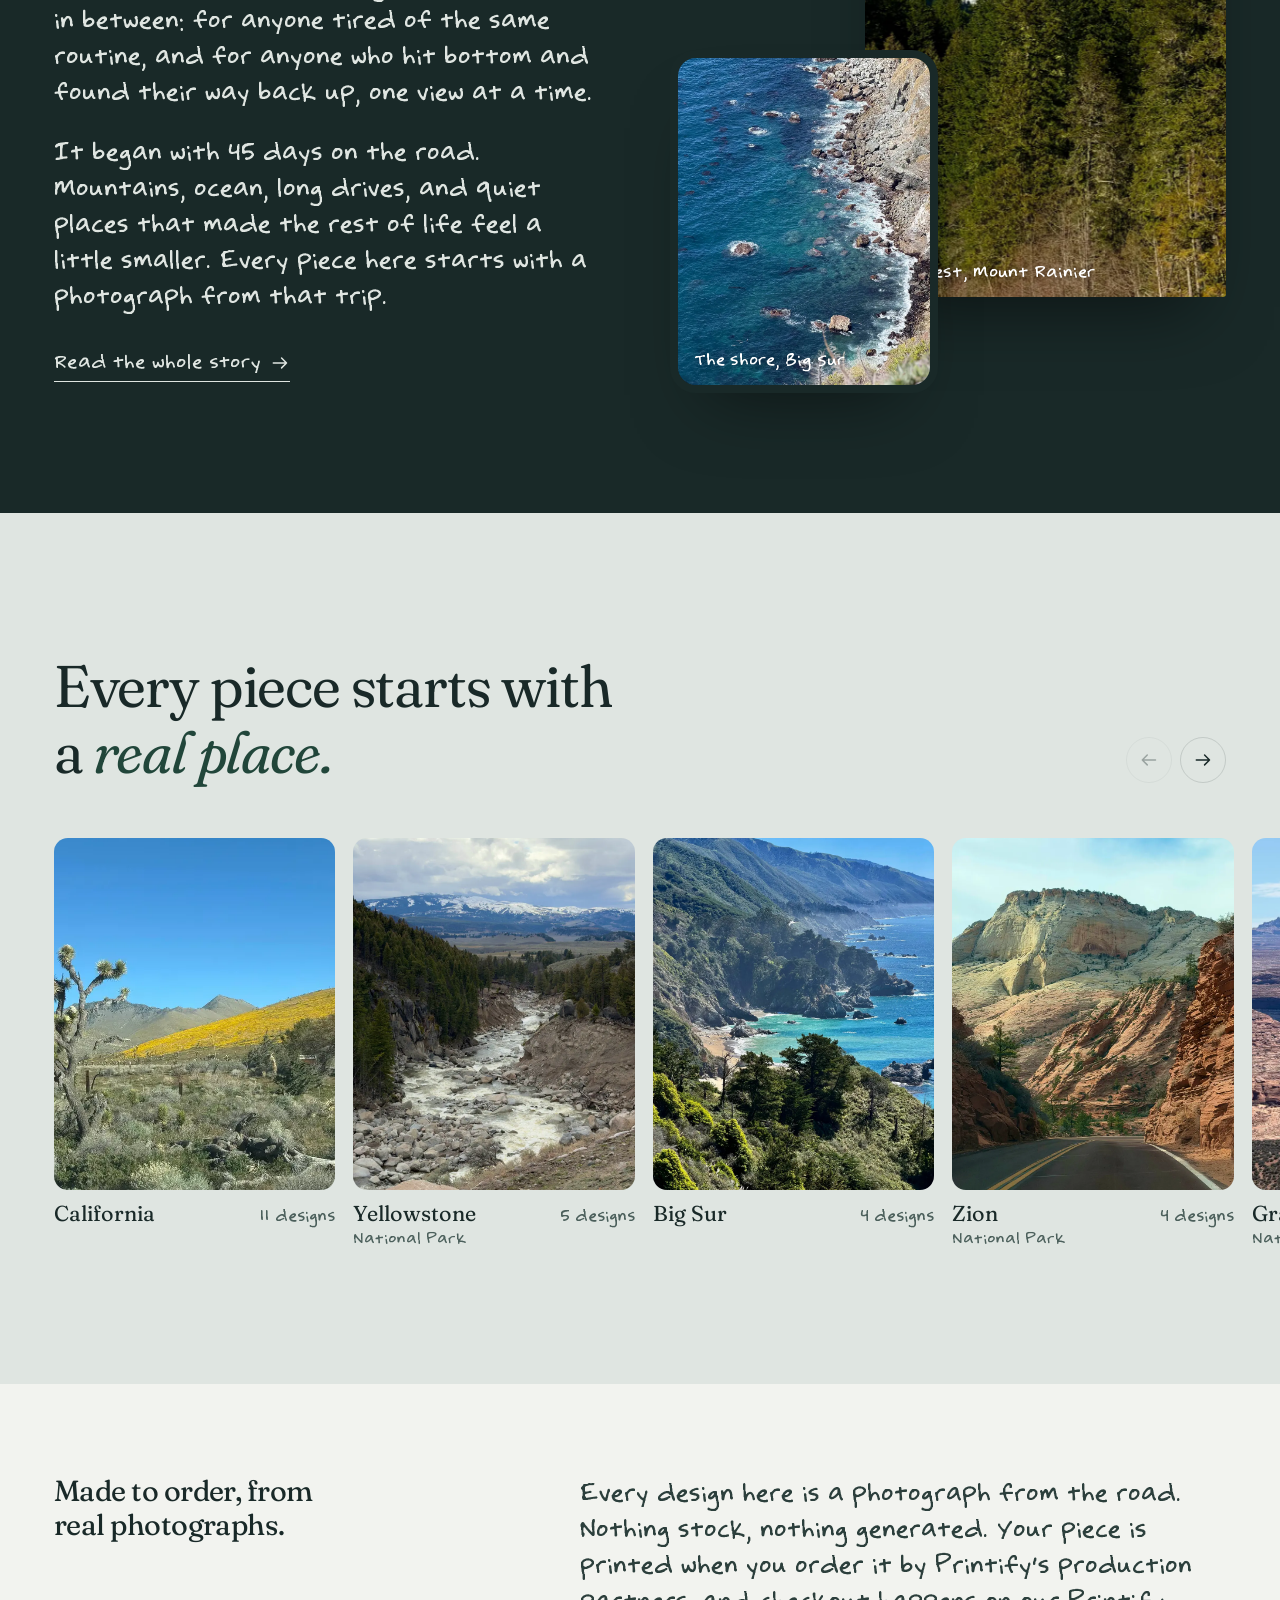
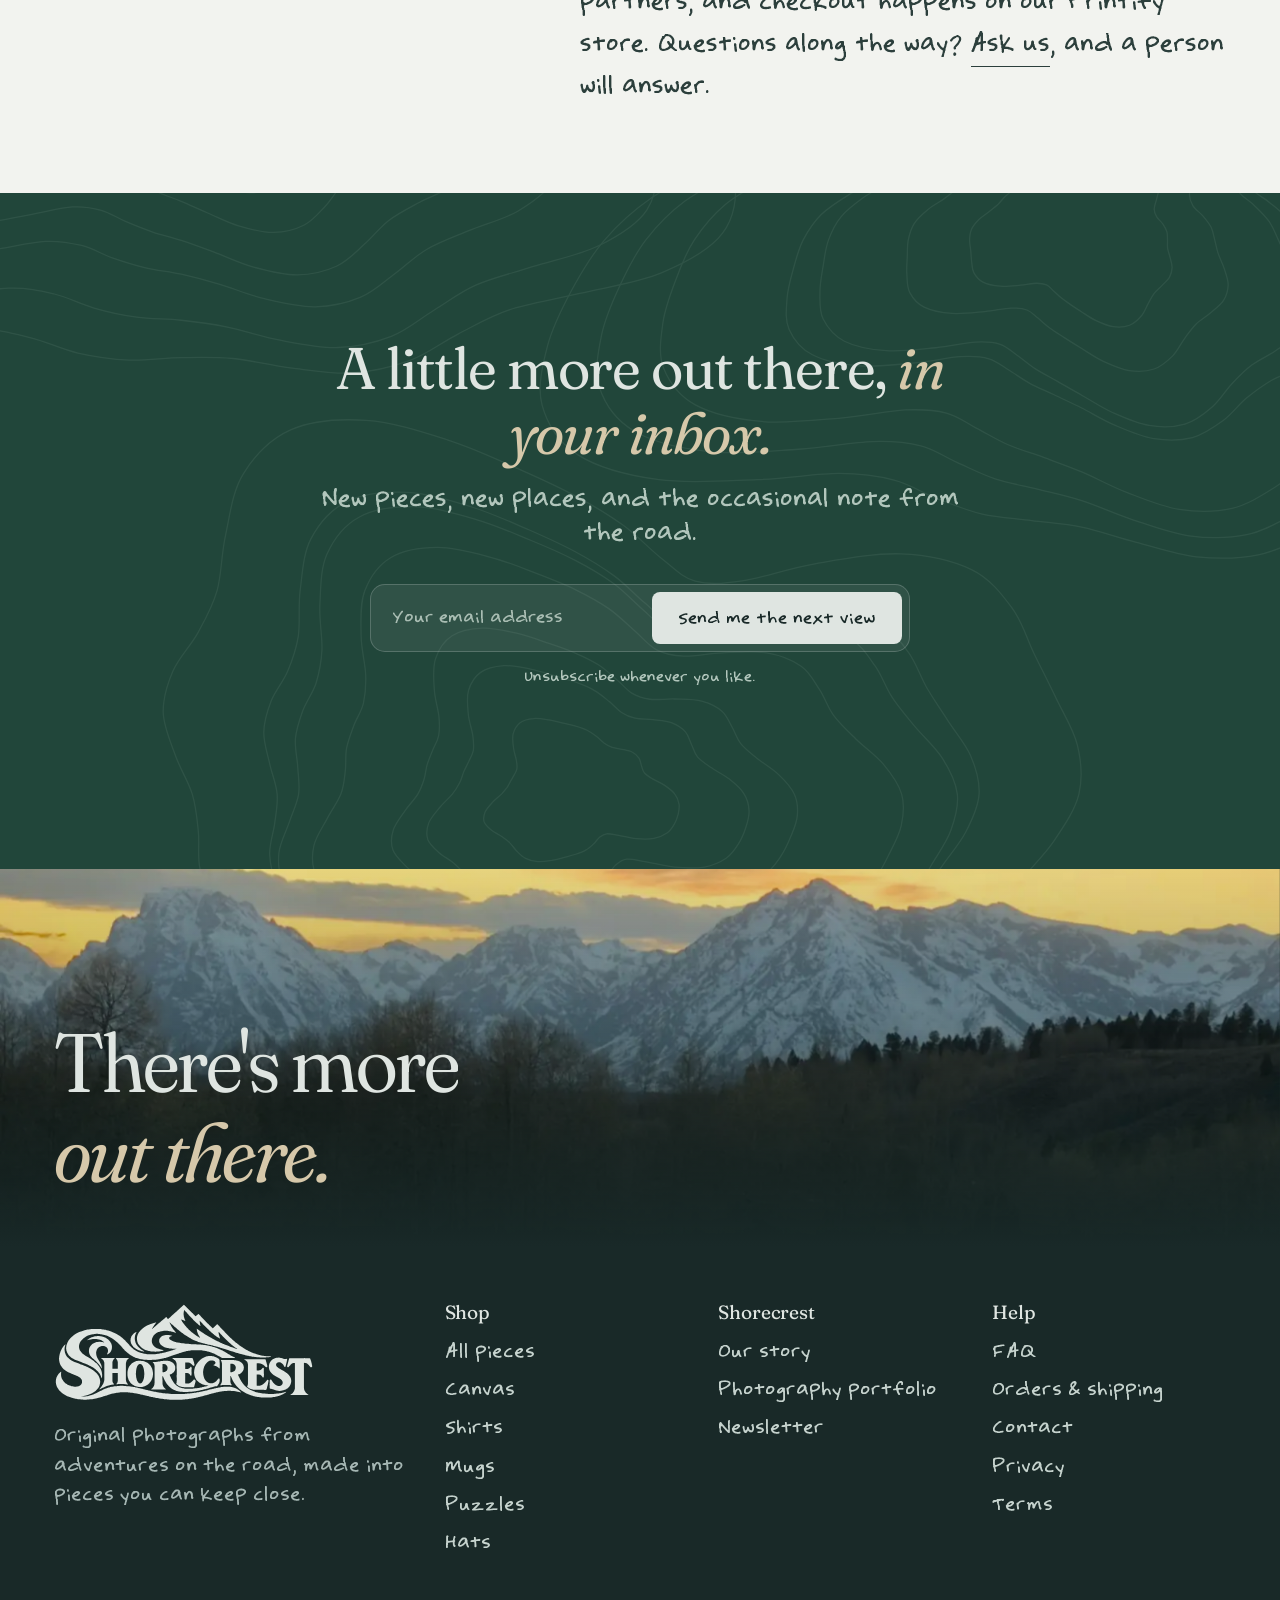
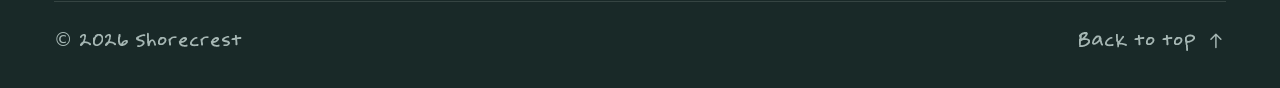
==== commit a4cd5426: "Display the white-logo tee in heather military green" ====
--- a/index.html
+++ b/index.html
@@ -236,7 +236,7 @@
   <script src="assets/js/logo-data.js"></script>
   <script src="assets/vendor/lenis.min.js"></script>
   <script src="assets/js/core.js"></script>
-  <script src="assets/js/store.js?v=2"></script>
+  <script src="assets/js/store.js?v=3"></script>
   <script src="assets/js/hero-gl.js"></script>
   <script src="assets/js/home.js"></script>
 </body>
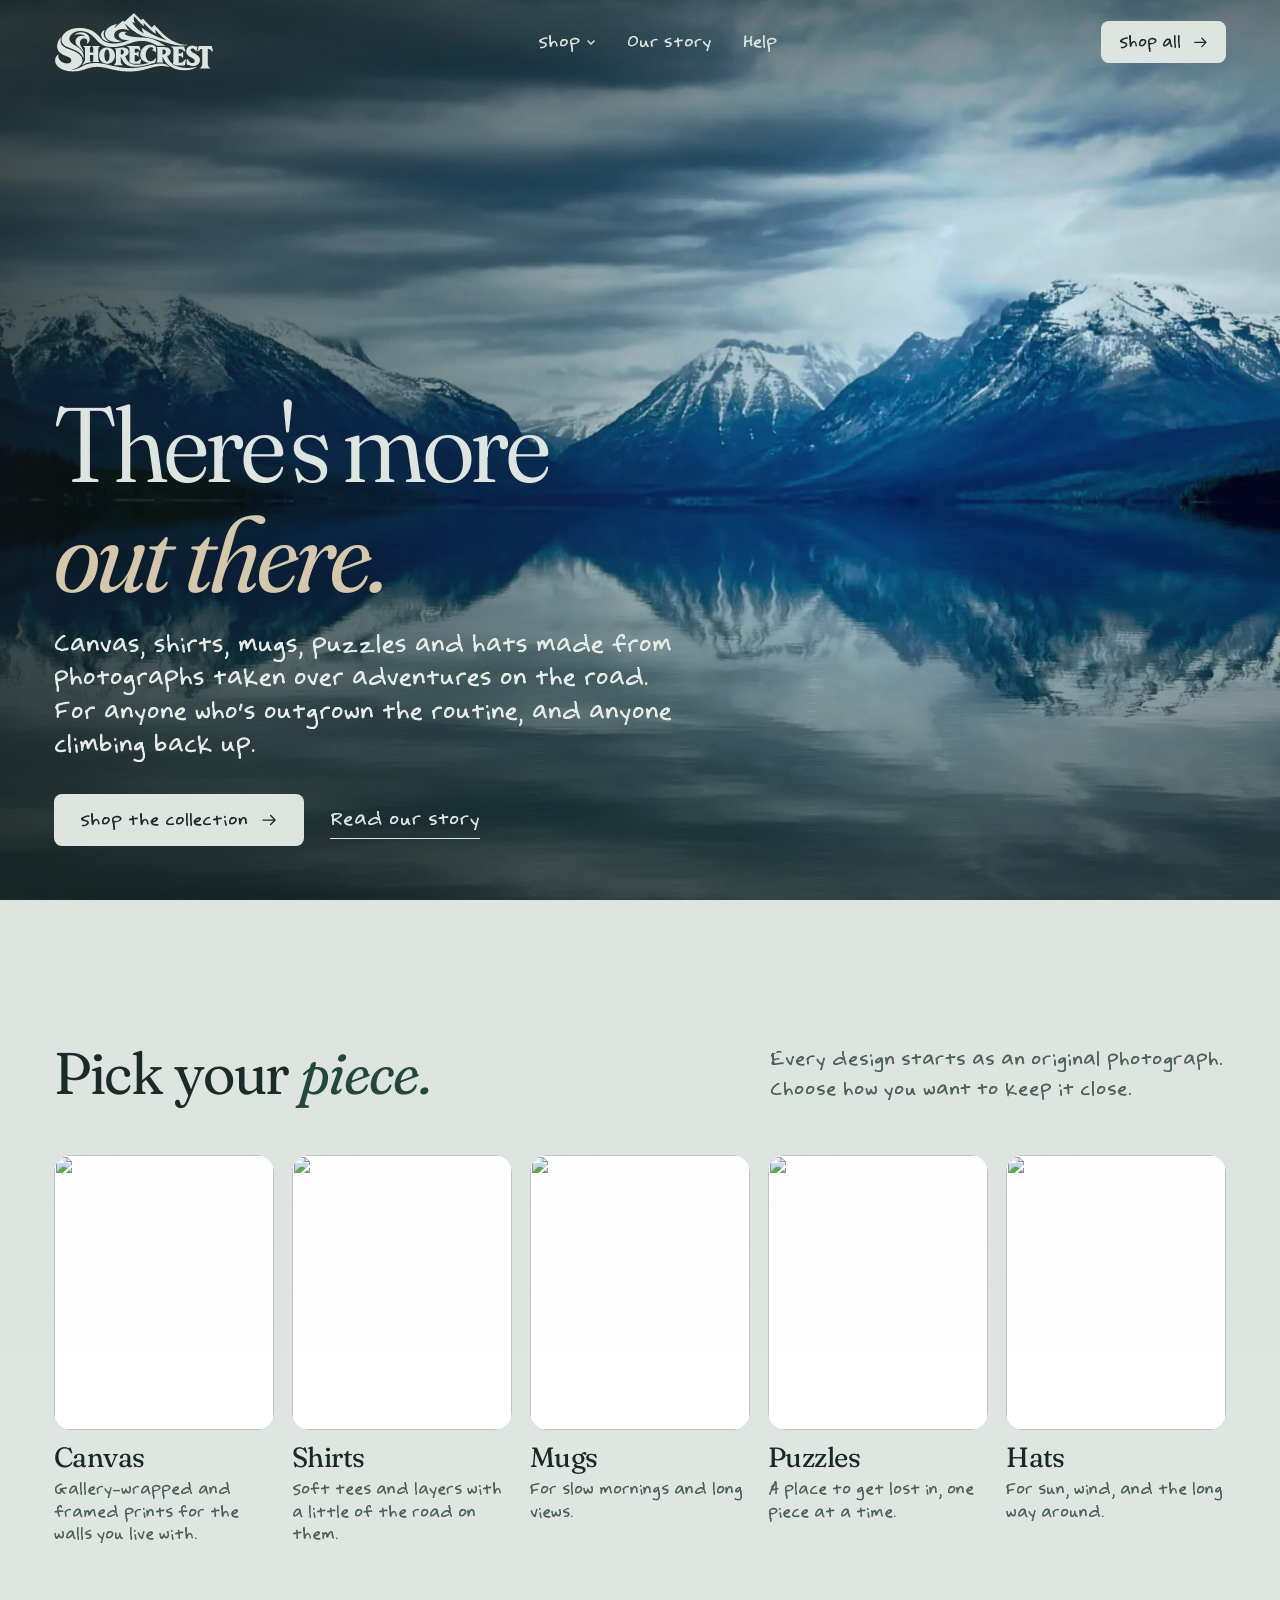
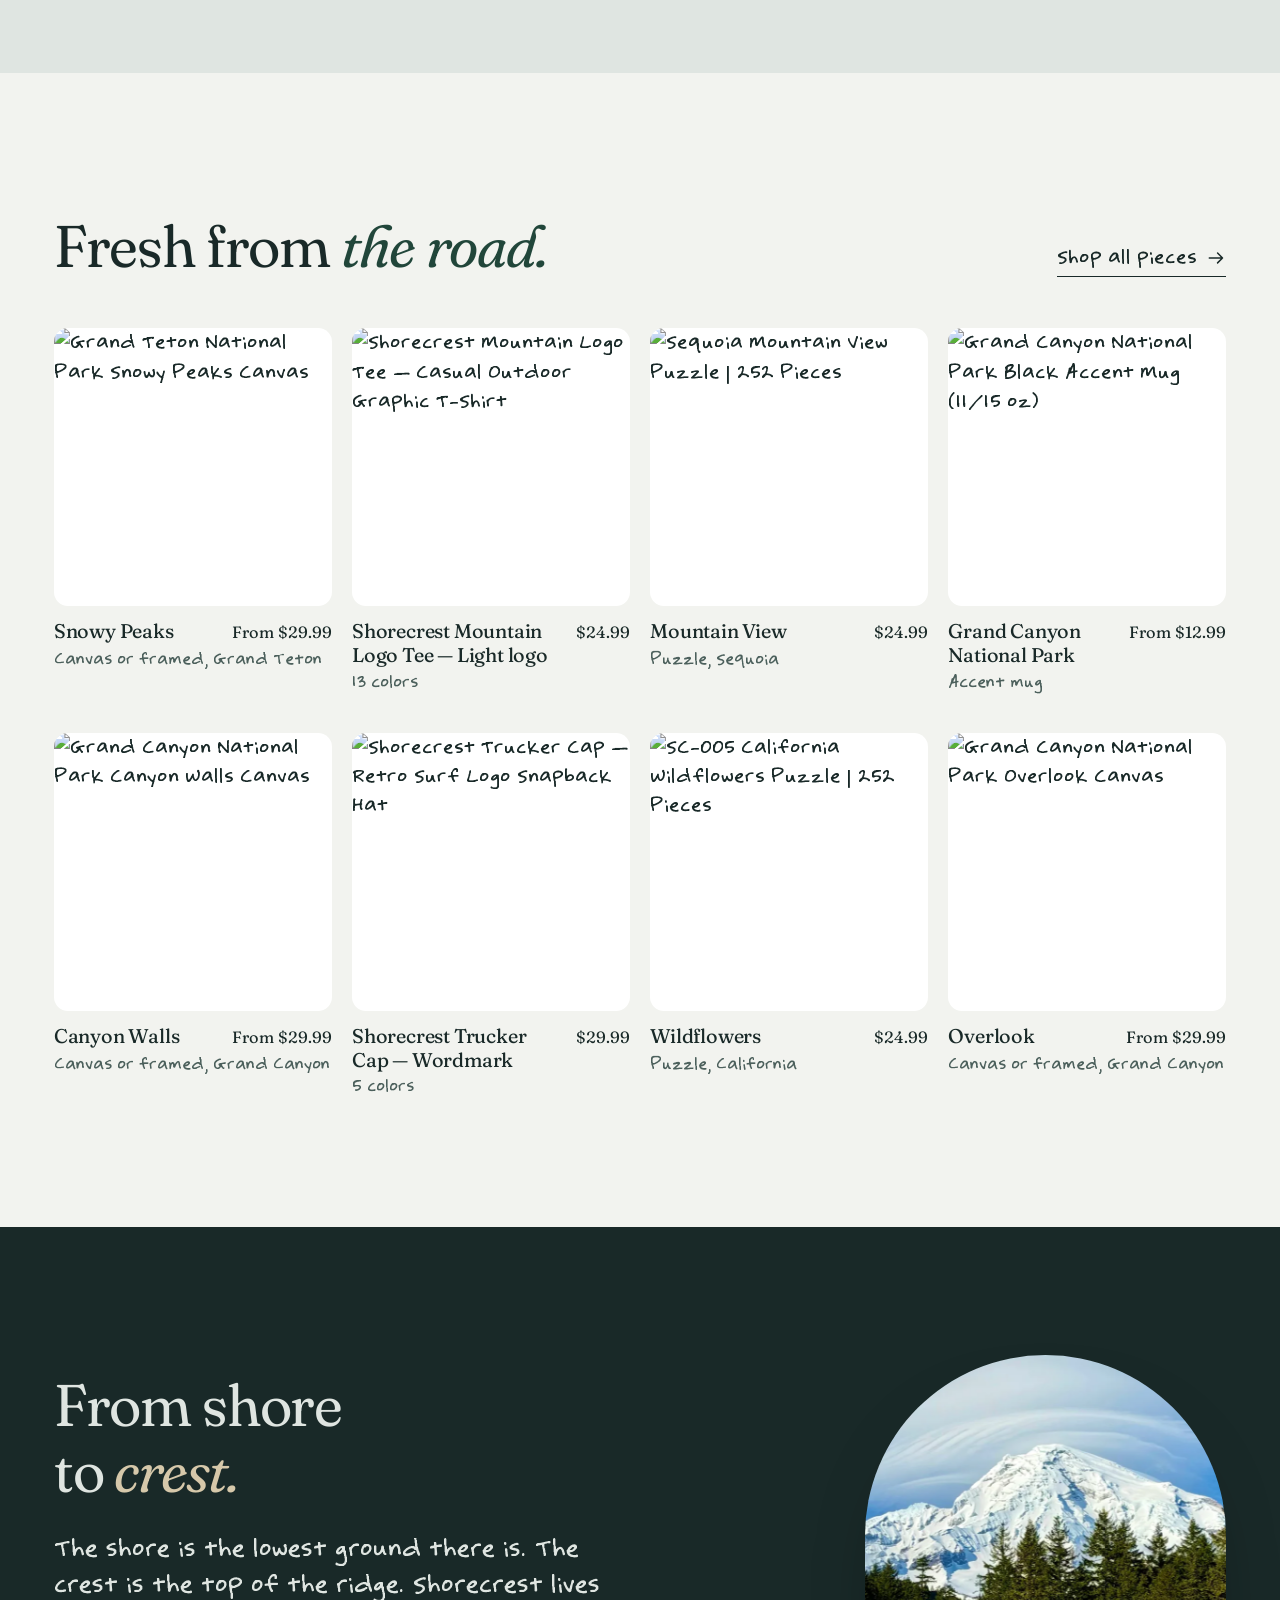
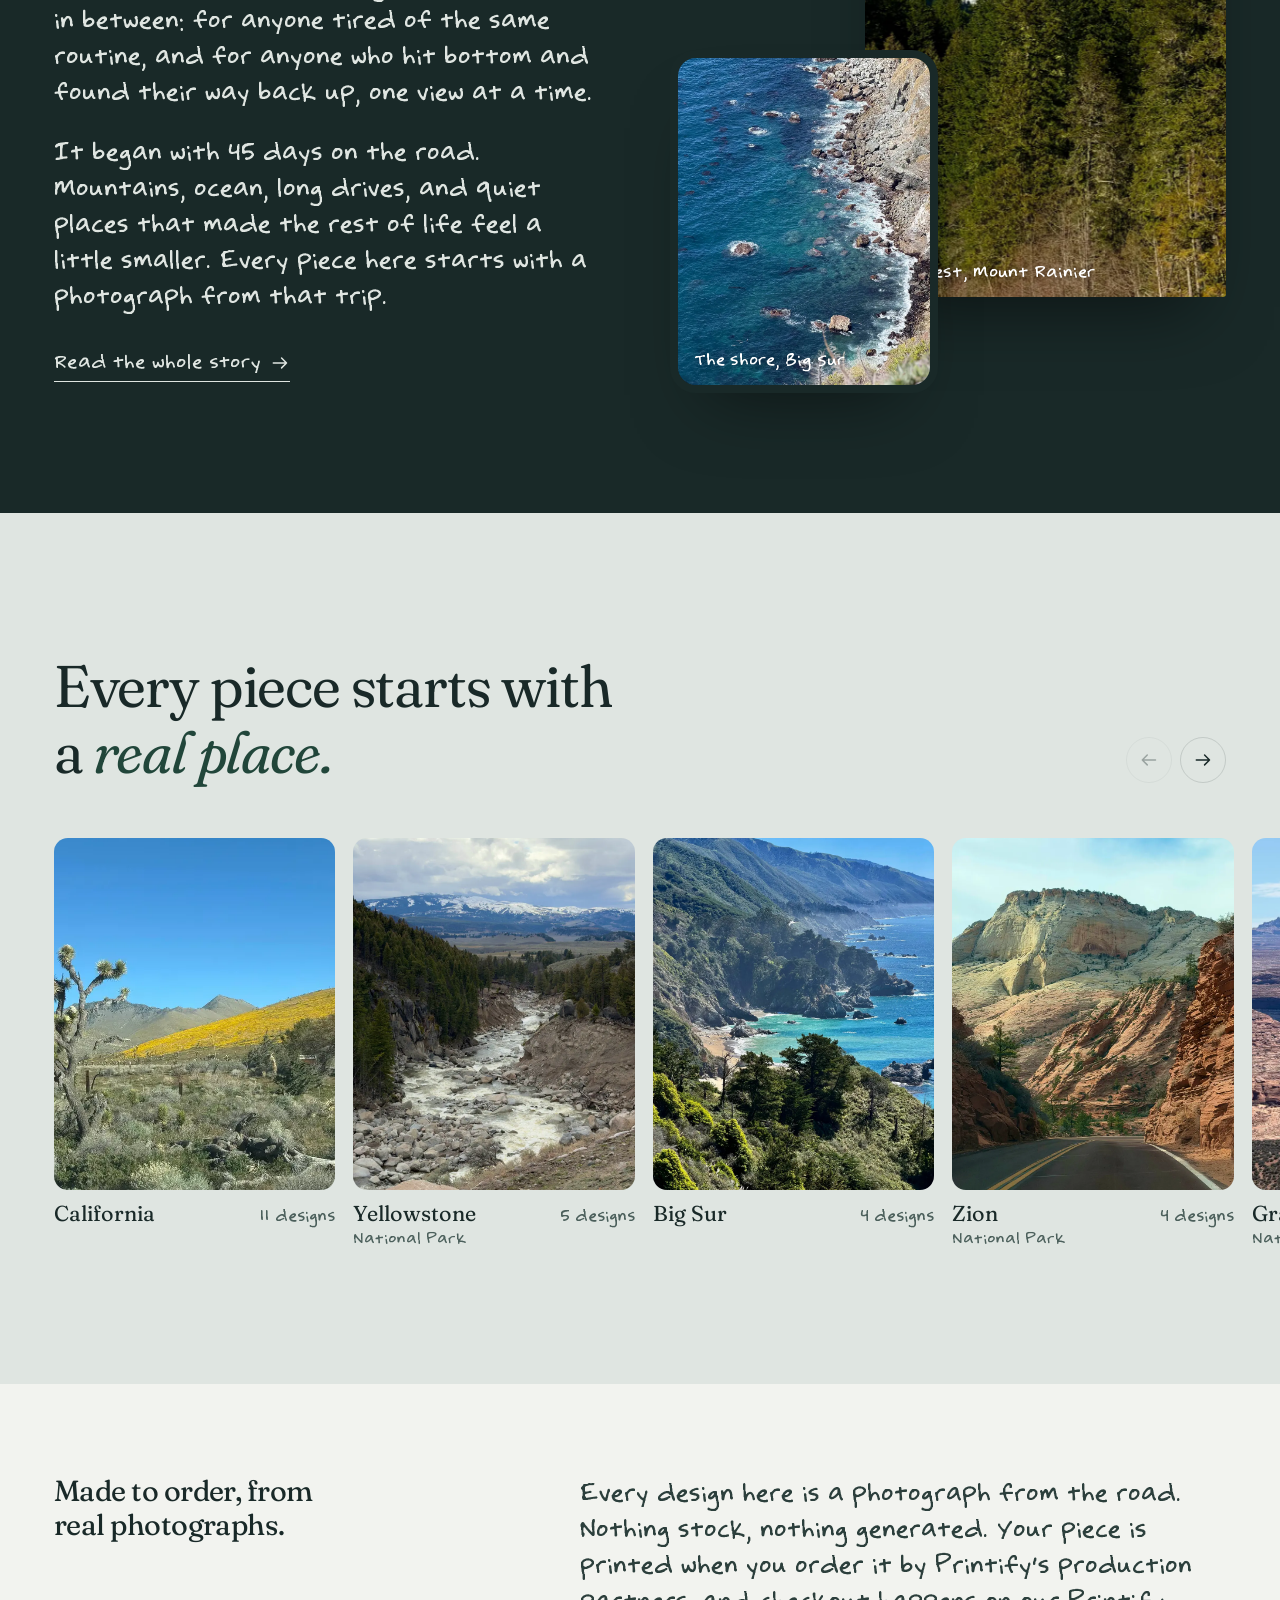
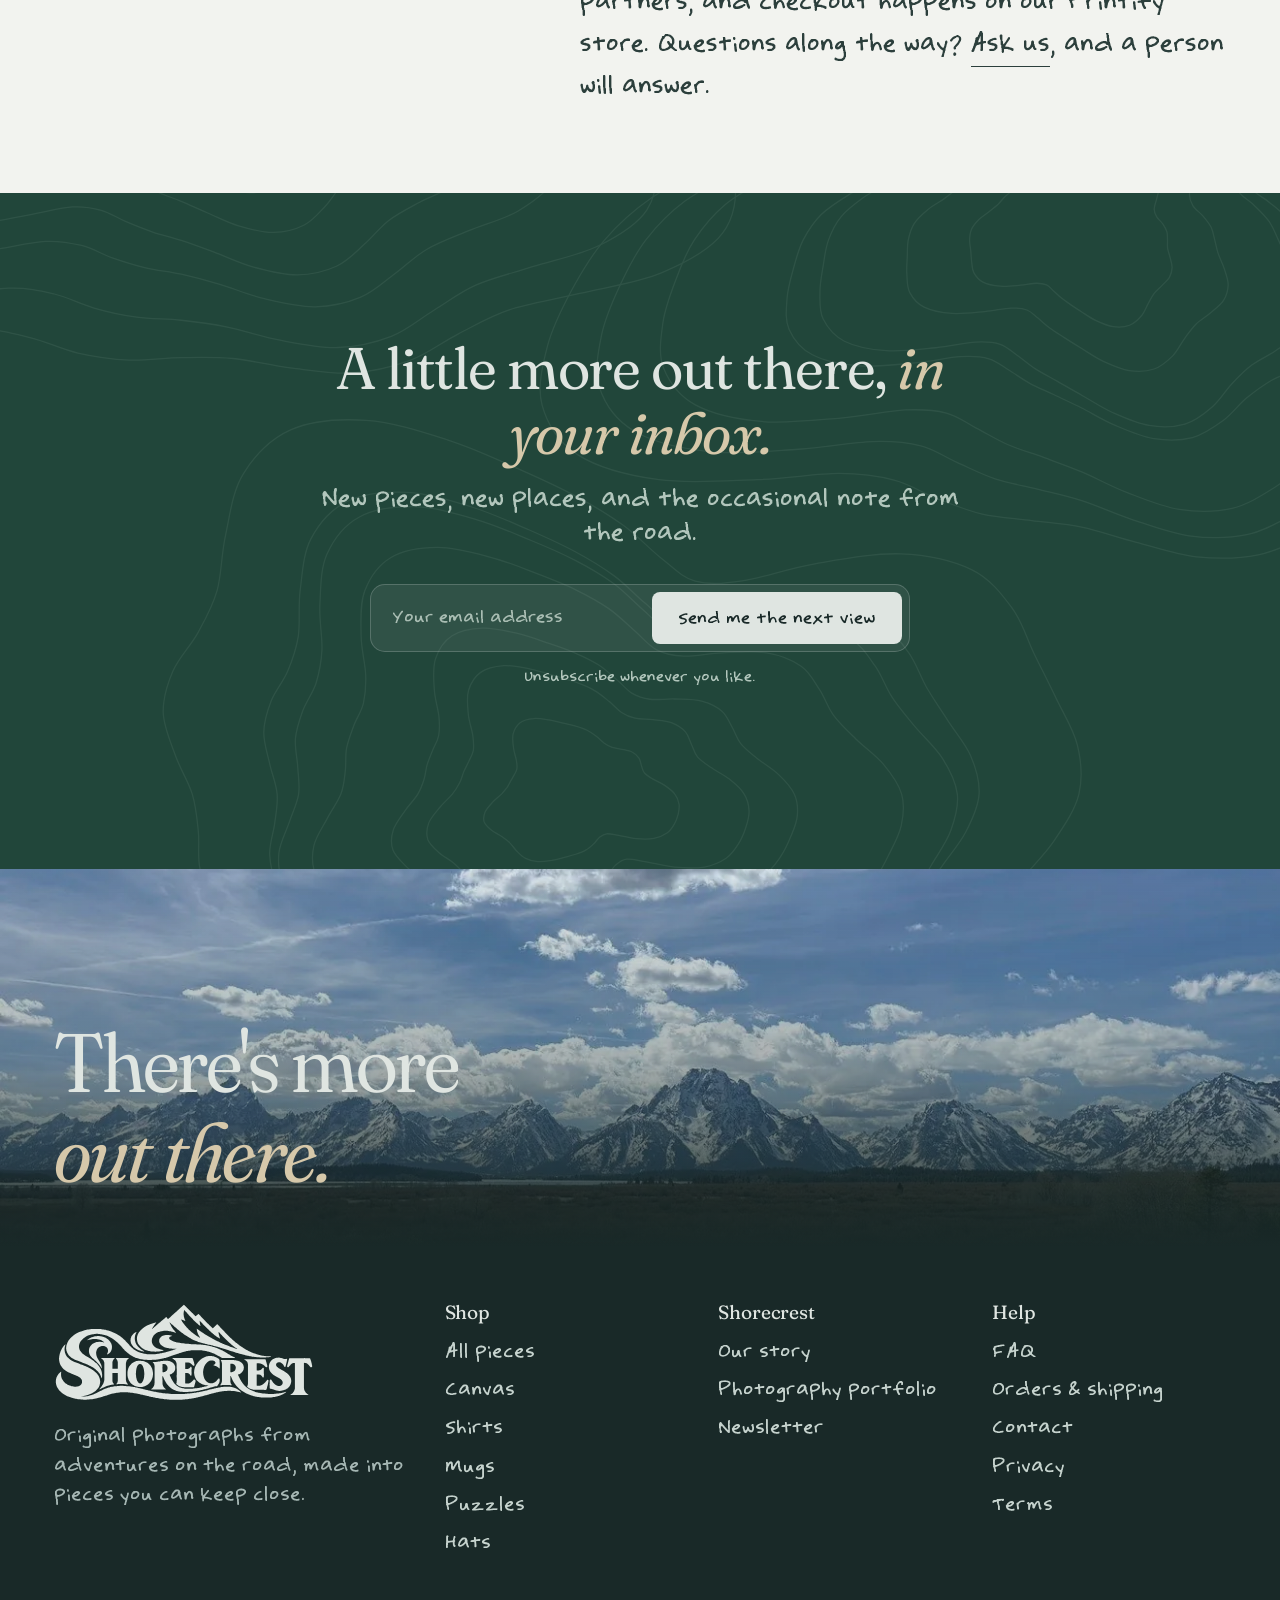
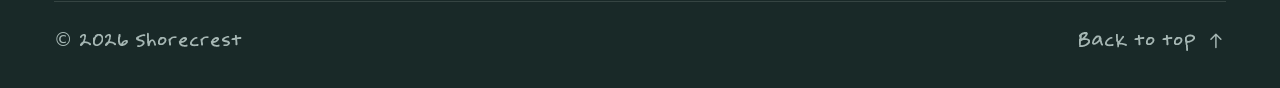
==== commit e0158178: "Feature High Country in place of Golden Mountain Sky" ====
--- a/index.html
+++ b/index.html
@@ -183,7 +183,7 @@
 
   <footer class="foot" data-header="dark">
     <div class="foot__band">
-      <img src="assets/img/photo/SC-025-1600.webp" srcset="assets/img/photo/SC-025-960.webp 960w, assets/img/photo/SC-025-1600.webp 1600w, assets/img/photo/SC-025-2400.webp 2400w" sizes="100vw" alt="Snowy peaks under a golden, pink-streaked sky above a dark forest and meadow." loading="lazy" data-parallax="0.12">
+      <img src="assets/img/photo/SC-028-1320.webp" srcset="assets/img/photo/SC-028-480.webp 480w, assets/img/photo/SC-028-960.webp 960w, assets/img/photo/SC-028-1320.webp 1320w" sizes="100vw" alt="A distant line of snowy peaks beneath scattered white clouds above brushland." loading="lazy" data-parallax="0.12">
       <h2 class="h1" data-split>There's more<br><em>out there.</em></h2>
     </div>
     <div class="wrap">
@@ -241,3 +241,4 @@
   <script src="assets/js/home.js"></script>
 </body>
 </html>
+
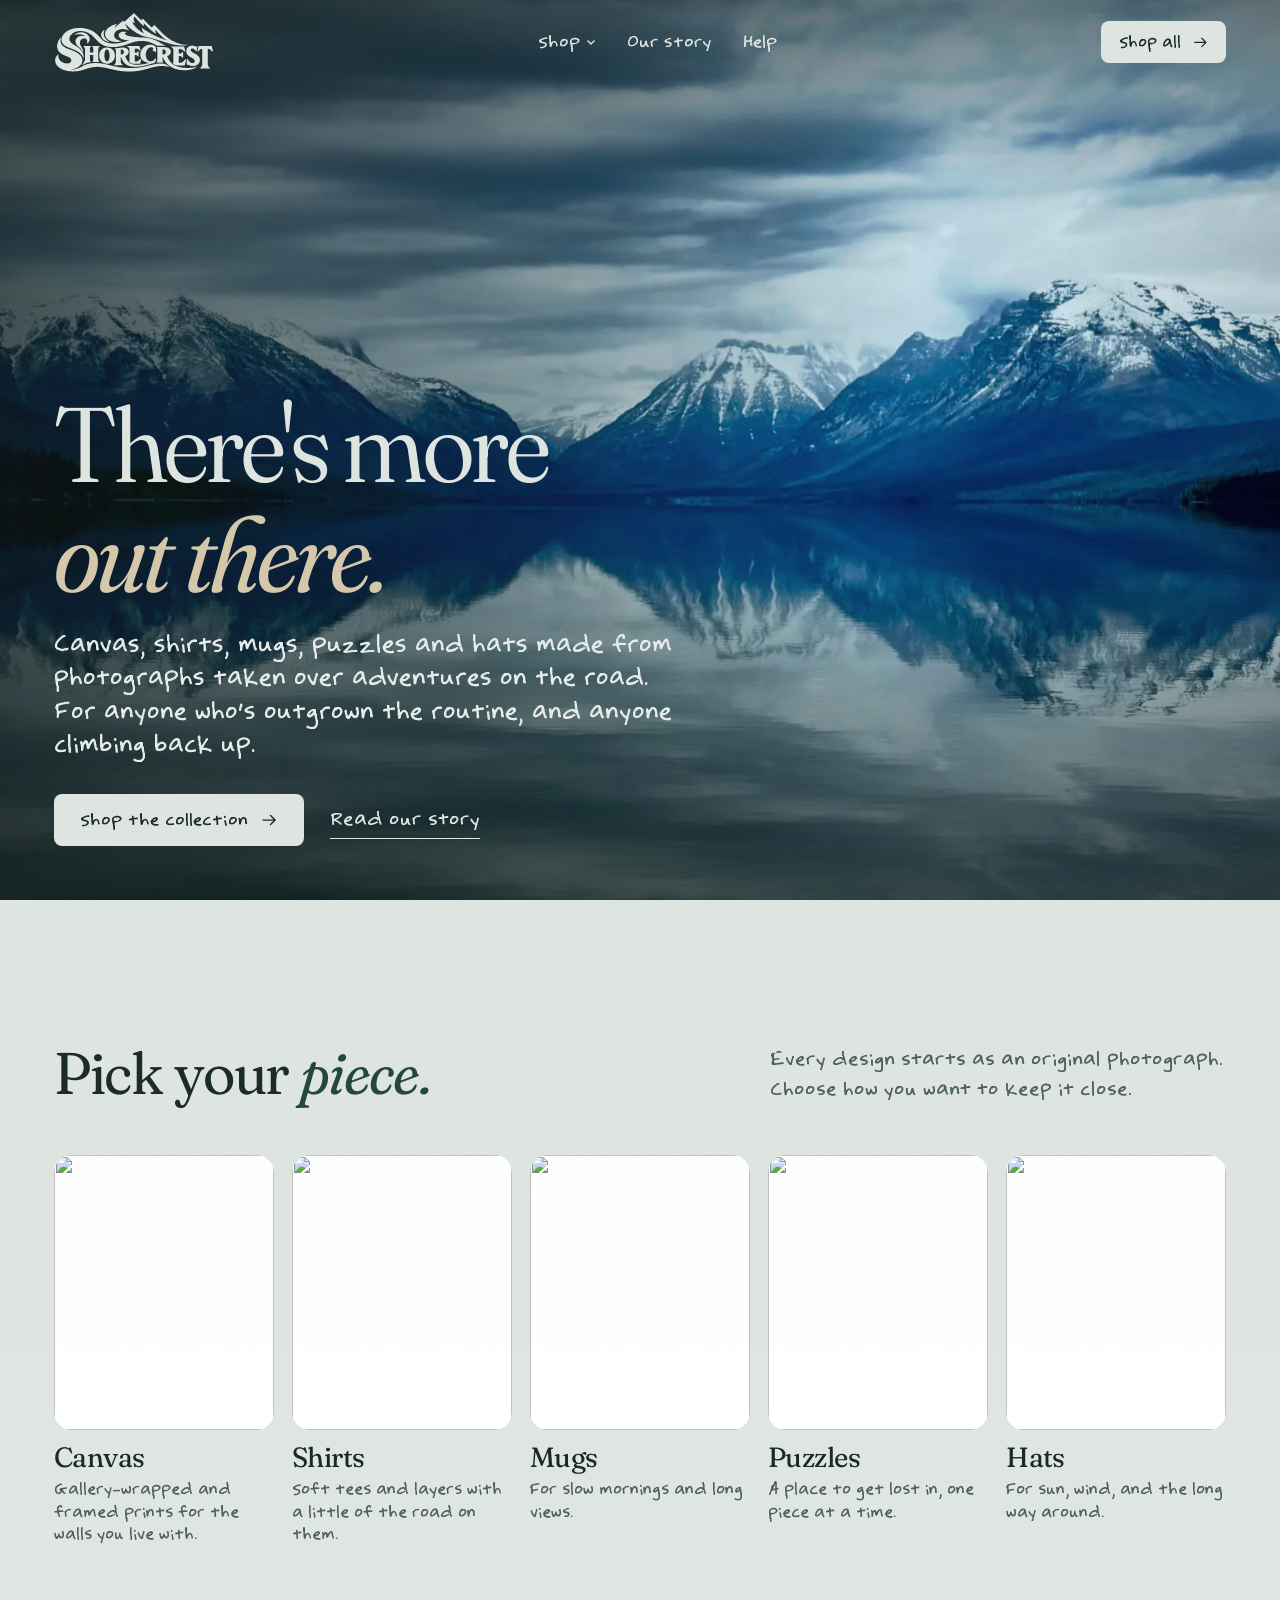
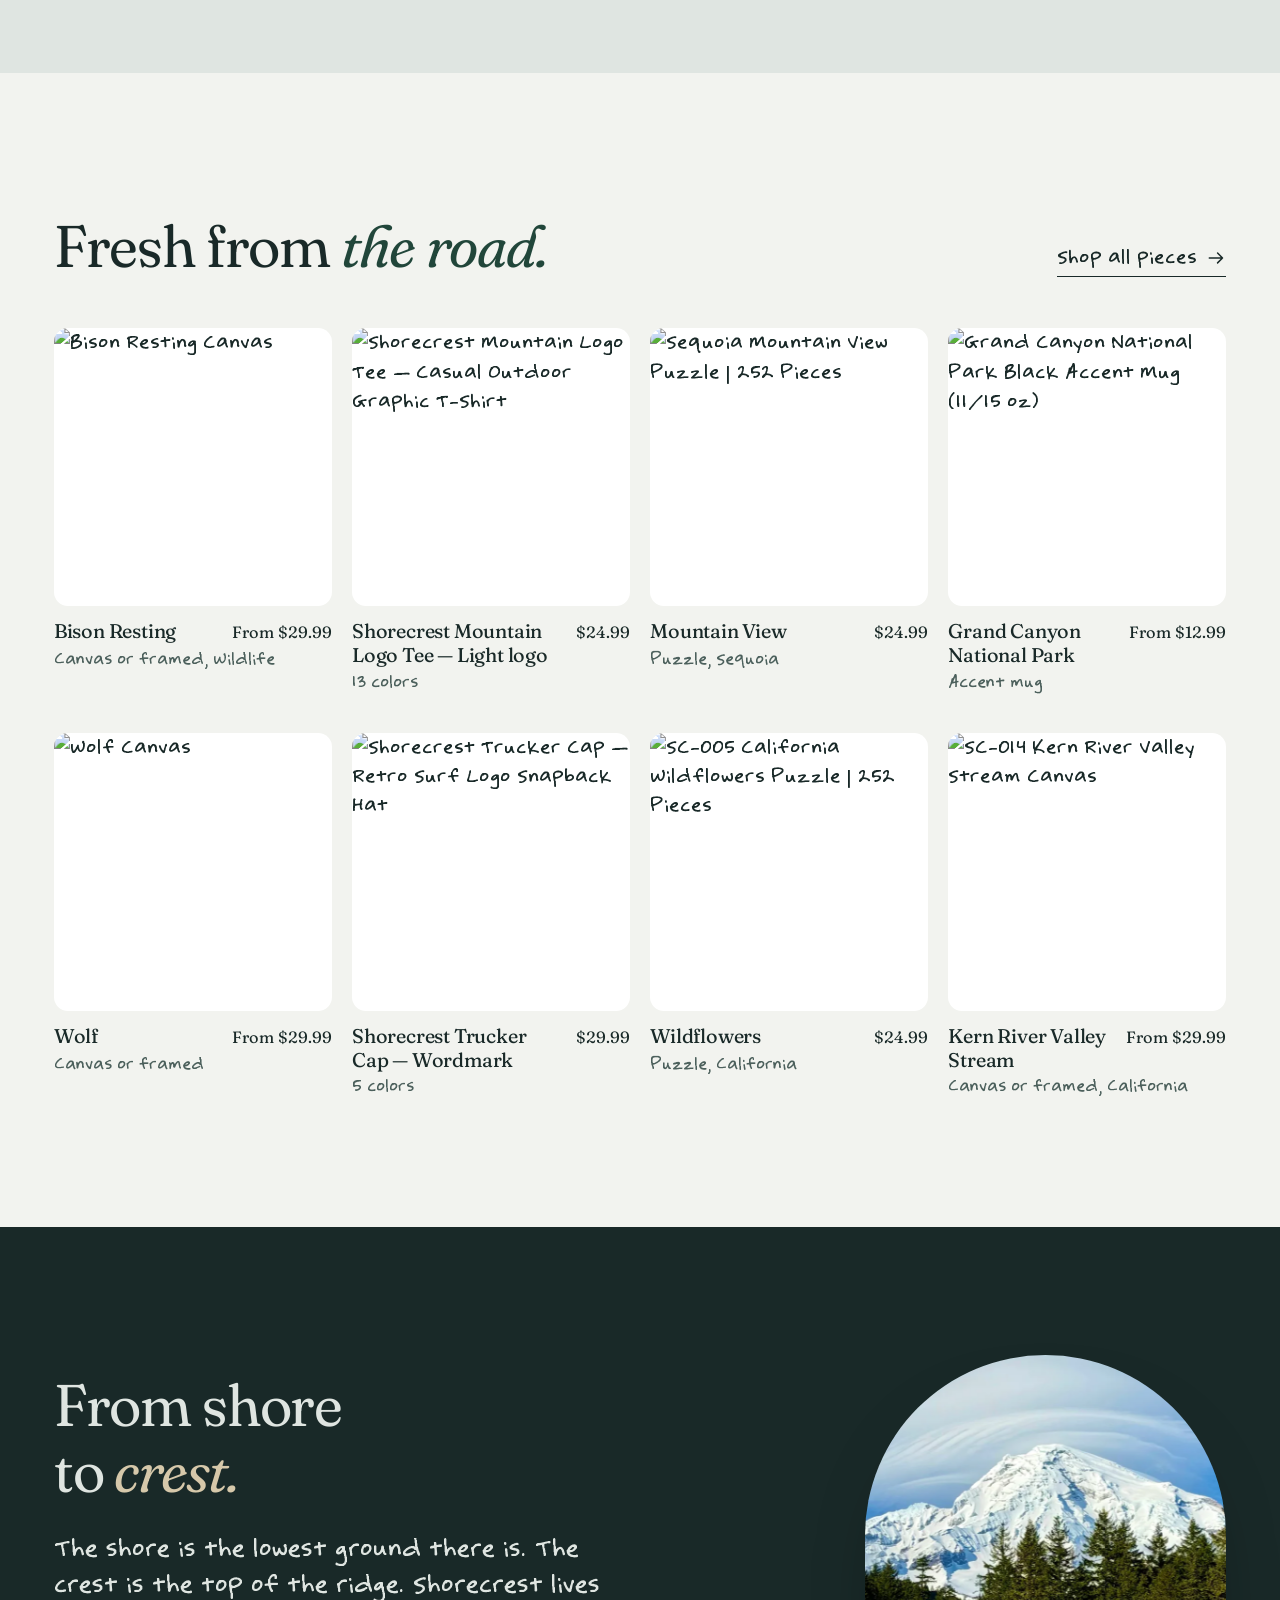
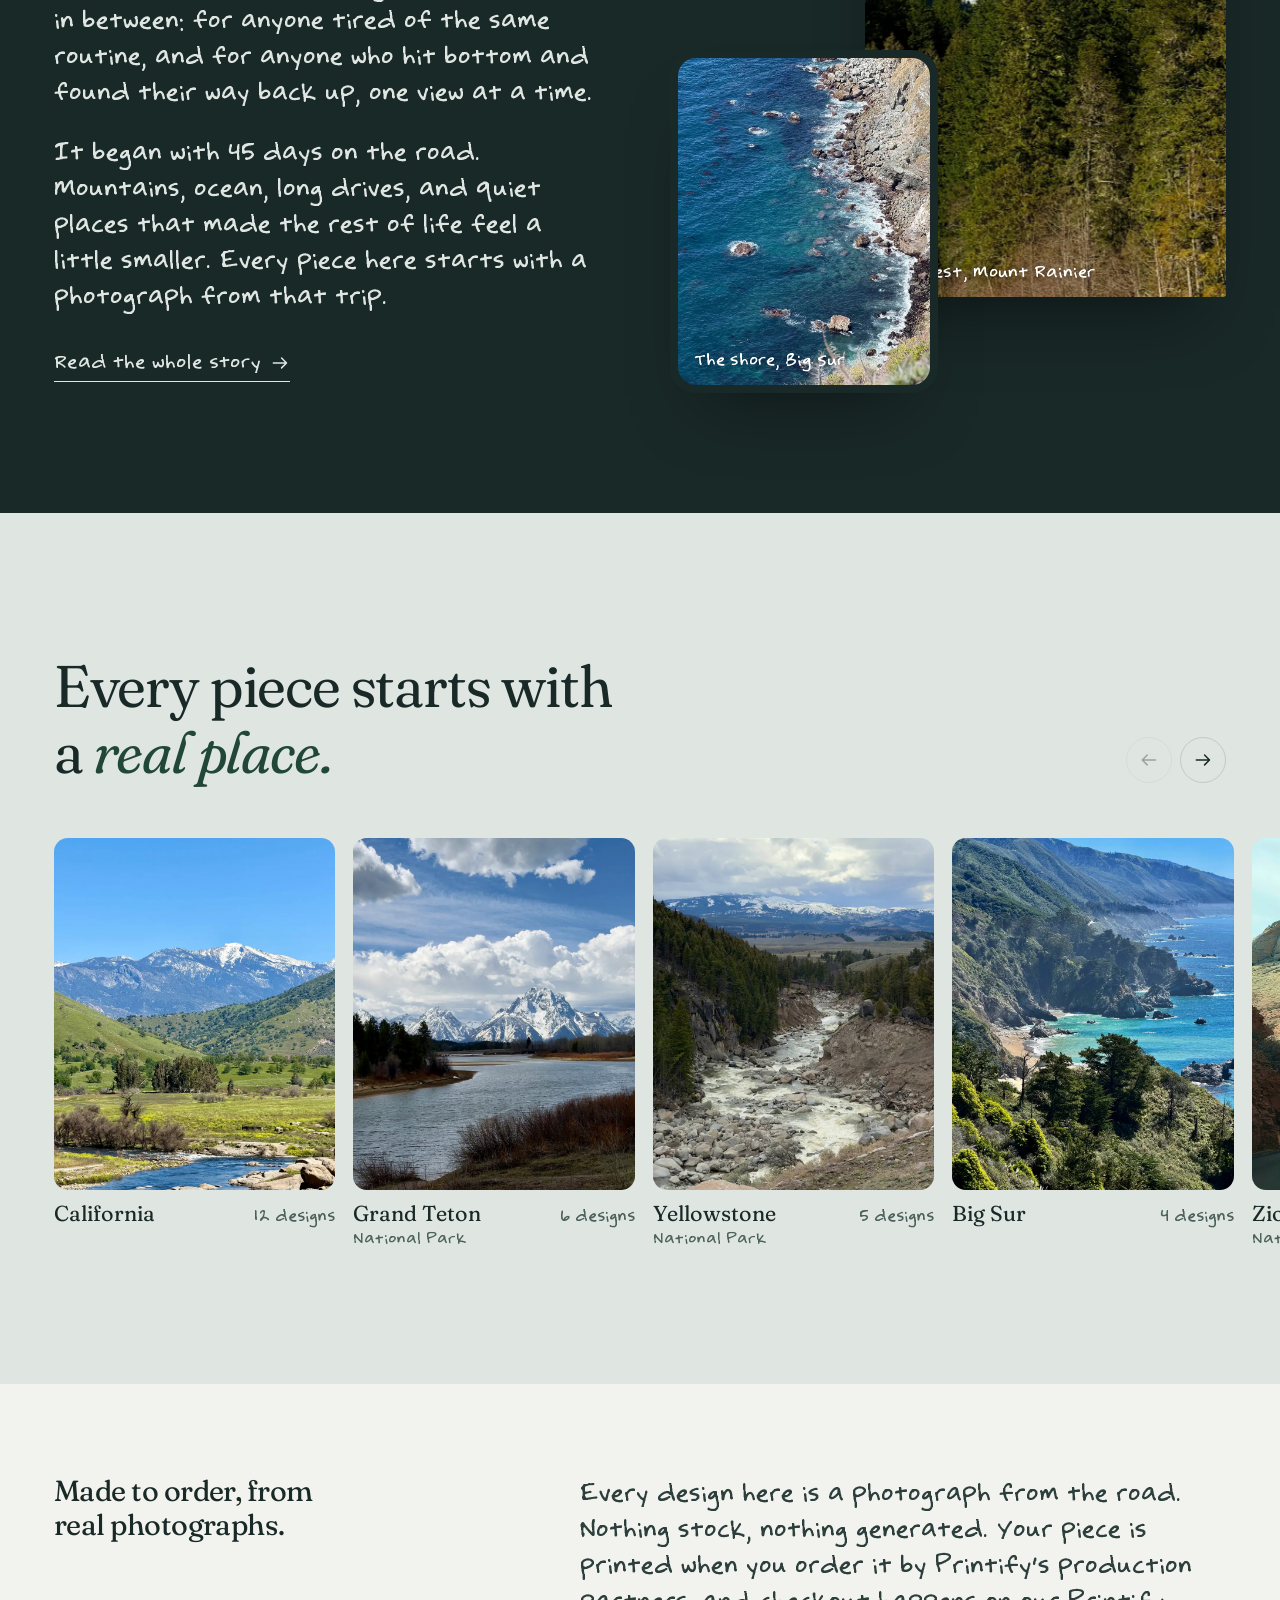
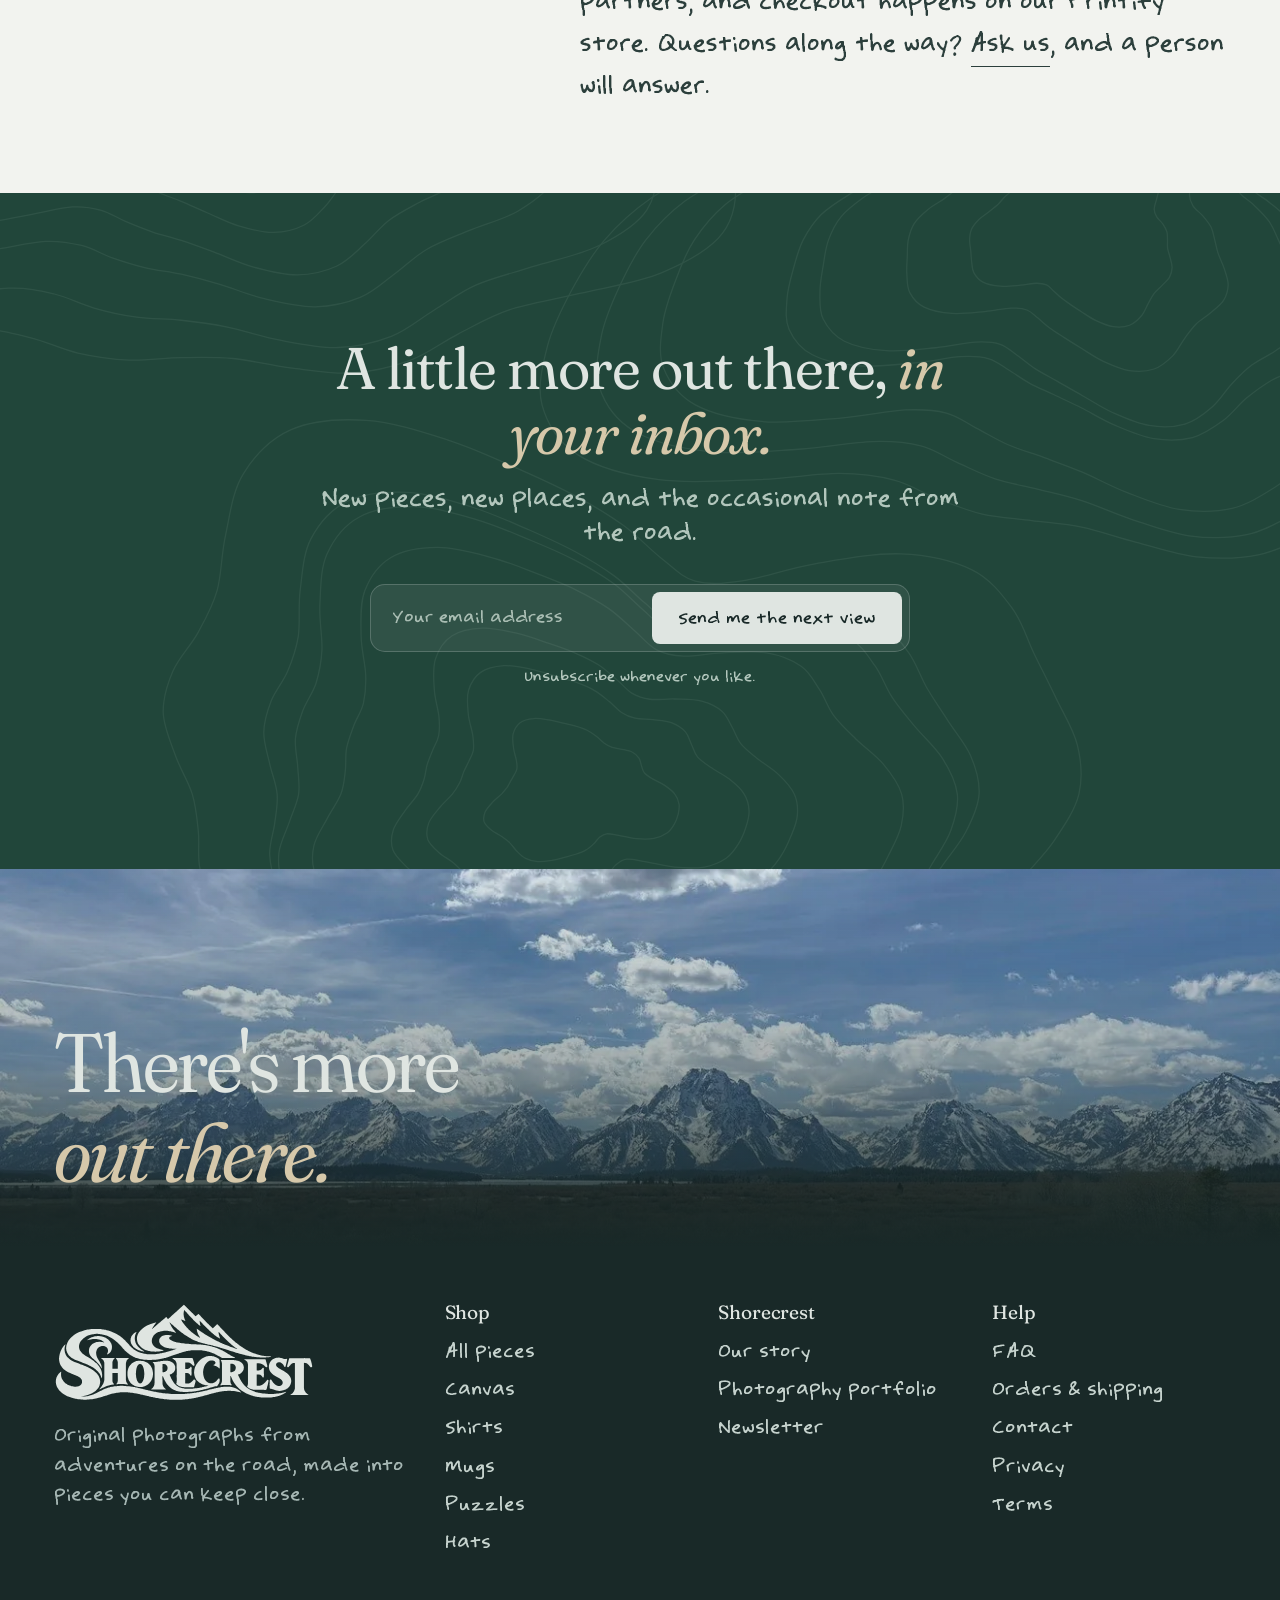
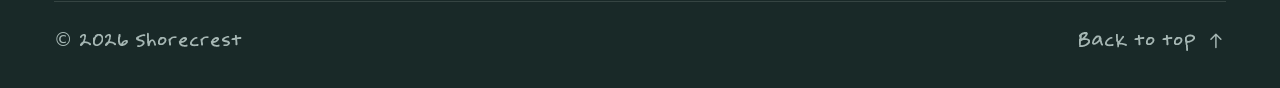
==== commit 23fd169b: "Format source and remove obsolete notes" ====
--- a/index.html
+++ b/index.html
@@ -1,244 +1,408 @@
 <!doctype html>
 <html lang="en" data-default-header="light">
-<head>
-  <meta charset="utf-8">
-  <meta name="viewport" content="width=device-width, initial-scale=1, viewport-fit=cover">
-  <title>Shorecrest | There's More Out There</title>
-  <meta name="description" content="Canvas prints, shirts, mugs, puzzles and hats made from original photographs taken over 45 days on the road. For anyone who's outgrown the routine, and anyone climbing back up.">
-  <meta name="theme-color" content="#192928">
-  <link rel="canonical" href="https://shorecrest.store/">
-  <meta property="og:type" content="website">
-  <meta property="og:site_name" content="Shorecrest">
-  <meta property="og:title" content="Shorecrest | There's More Out There">
-  <meta property="og:description" content="Canvas, shirts, mugs, puzzles and hats made from original photographs taken over 45 days on the road.">
-  <meta property="og:url" content="https://shorecrest.store/">
-  <meta property="og:image" content="https://shorecrest.store/assets/img/og/shorecrest.jpg">
-  <meta property="og:image:width" content="1200">
-  <meta property="og:image:height" content="630">
-  <meta name="twitter:card" content="summary_large_image">
-  <link rel="icon" href="favicon.svg" type="image/svg+xml">
-  <link rel="icon" href="favicon.ico" sizes="any">
-  <link rel="apple-touch-icon" href="apple-touch-icon.png">
-  <link rel="manifest" href="site.webmanifest">
-  <link rel="preload" href="assets/fonts/fraunces.woff2" as="font" type="font/woff2" crossorigin>
-  <link rel="preload" href="assets/fonts/safi.woff2" as="font" type="font/woff2" crossorigin>
-  <link rel="preload" as="image" href="assets/img/photo/SC-019-1600.webp" imagesrcset="assets/img/photo/SC-019-960.webp 960w, assets/img/photo/SC-019-1600.webp 1600w, assets/img/photo/SC-019-2400.webp 2400w" imagesizes="100vw" fetchpriority="high">
-  <link rel="preconnect" href="https://images-api.printify.com">
-  <link rel="stylesheet" href="assets/css/site.css?v=2">
-  <script type="application/ld+json">{"@context":"https://schema.org","@type":"Organization","name":"Shorecrest","url":"https://shorecrest.store","logo":"https://shorecrest.store/icon-512.png","description":"Original photography and everyday pieces for people who find their freedom outside.","slogan":"There's more out there.","sameAs":["https://shorecrest.studio"]}</script>
-</head>
-<body>
-  <a class="skip" href="#main">Skip to content</a>
-  <div class="grain" aria-hidden="true"></div>
-
-  <header class="hdr" data-theme="dark">
-    <a class="hdr__brand" href="index.html" aria-label="Shorecrest home" data-logo><img src="assets/brand/logo-cloud.svg" alt="Shorecrest" width="186" height="70"></a>
-    <nav class="hdr__nav" aria-label="Primary">
-      <button class="nav-shop" type="button" aria-expanded="false" aria-controls="drop">Shop <svg viewBox="0 0 10 10" aria-hidden="true"><path d="M1.5 3.5L5 7L8.5 3.5" fill="none" stroke="currentColor" stroke-width="1.4"/></svg></button>
-      <a href="story.html">Our story</a>
-      <a href="faq.html">Help</a>
-    </nav>
-    <div class="hdr__tools">
-      <a class="btn btn--sm" href="shop.html">Shop all <svg class="i" viewBox="0 0 24 24" aria-hidden="true"><path d="M4 12h16M14 6l6 6-6 6"/></svg></a>
-      <button class="menu-btn" type="button" aria-expanded="false" aria-controls="menu" aria-label="Open menu"><span></span><span></span></button>
+  <head>
+    <meta charset="utf-8" />
+    <meta name="viewport" content="width=device-width, initial-scale=1, viewport-fit=cover" />
+    <title>Shorecrest | There's More Out There</title>
+    <meta
+      name="description"
+      content="Canvas prints, shirts, mugs, puzzles and hats made from original photographs taken over 45 days on the road. For anyone who's outgrown the routine, and anyone climbing back up."
+    />
+    <meta name="theme-color" content="#192928" />
+    <link rel="canonical" href="https://shorecrest.store/" />
+    <meta property="og:type" content="website" />
+    <meta property="og:site_name" content="Shorecrest" />
+    <meta property="og:title" content="Shorecrest | There's More Out There" />
+    <meta
+      property="og:description"
+      content="Canvas, shirts, mugs, puzzles and hats made from original photographs taken over 45 days on the road."
+    />
+    <meta property="og:url" content="https://shorecrest.store/" />
+    <meta property="og:image" content="https://shorecrest.store/assets/img/og/shorecrest.jpg" />
+    <meta property="og:image:width" content="1200" />
+    <meta property="og:image:height" content="630" />
+    <meta name="twitter:card" content="summary_large_image" />
+    <link rel="icon" href="favicon.svg" type="image/svg+xml" />
+    <link rel="icon" href="favicon.ico" sizes="any" />
+    <link rel="apple-touch-icon" href="apple-touch-icon.png" />
+    <link rel="manifest" href="site.webmanifest" />
+    <link
+      rel="preload"
+      href="assets/fonts/fraunces.woff2"
+      as="font"
+      type="font/woff2"
+      crossorigin
+    />
+    <link rel="preload" href="assets/fonts/safi.woff2" as="font" type="font/woff2" crossorigin />
+    <link
+      rel="preload"
+      as="image"
+      href="assets/img/photo/SC-019-1600.webp"
+      imagesrcset="assets/img/photo/SC-019-960.webp 960w, assets/img/photo/SC-019-1600.webp 1600w, assets/img/photo/SC-019-2400.webp 2400w"
+      imagesizes="100vw"
+      fetchpriority="high"
+    />
+    <link rel="preconnect" href="https://images-api.printify.com" />
+    <link rel="stylesheet" href="assets/css/site.css?v=2" />
+    <script type="application/ld+json">
+      {
+        "@context": "https://schema.org",
+        "@type": "Organization",
+        "name": "Shorecrest",
+        "url": "https://shorecrest.store",
+        "logo": "https://shorecrest.store/icon-512.png",
+        "description": "Original photography and everyday pieces for people who find their freedom outside.",
+        "slogan": "There's more out there.",
+        "sameAs": ["https://shorecrest.studio"]
+      }
+    </script>
+  </head>
+  <body>
+    <a class="skip" href="#main">Skip to content</a>
+    <div class="grain" aria-hidden="true"></div>
+
+    <header class="hdr" data-theme="dark">
+      <a class="hdr__brand" href="index.html" aria-label="Shorecrest home" data-logo
+        ><img src="assets/brand/logo-cloud.svg" alt="Shorecrest" width="186" height="70"
+      /></a>
+      <nav class="hdr__nav" aria-label="Primary">
+        <button class="nav-shop" type="button" aria-expanded="false" aria-controls="drop"
+          >Shop
+          <svg viewBox="0 0 10 10" aria-hidden="true">
+            <path
+              d="M1.5 3.5L5 7L8.5 3.5"
+              fill="none"
+              stroke="currentColor"
+              stroke-width="1.4"
+            /></svg
+        ></button>
+        <a href="story.html">Our story</a>
+        <a href="faq.html">Help</a>
+      </nav>
+      <div class="hdr__tools">
+        <a class="btn btn--sm" href="shop.html"
+          >Shop all
+          <svg class="i" viewBox="0 0 24 24" aria-hidden="true">
+            <path d="M4 12h16M14 6l6 6-6 6" /></svg
+        ></a>
+        <button
+          class="menu-btn"
+          type="button"
+          aria-expanded="false"
+          aria-controls="menu"
+          aria-label="Open menu"
+          ><span></span><span></span
+        ></button>
+      </div>
+      <div class="drop" id="drop">
+        <div class="drop__in">
+          <div class="drop__intro">
+            <p class="h3">Made from the road.</p>
+            <p>Every design starts as an original photograph.</p>
+            <a class="link" href="shop.html"
+              >Shop everything
+              <svg class="i" viewBox="0 0 24 24" aria-hidden="true">
+                <path d="M4 12h16M14 6l6 6-6 6" /></svg
+            ></a>
+          </div>
+          <div class="drop__grid"></div>
+        </div>
+      </div>
+    </header>
+
+    <div class="menu" id="menu">
+      <svg class="menu__contour" data-contours="6" aria-hidden="true"></svg>
+      <nav class="menu__links" aria-label="Mobile">
+        <a href="shop.html"><span>Shop all</span></a>
+        <a href="shop.html?type=canvas"><span>Canvas</span></a>
+        <a href="shop.html?type=shirts"><span>Shirts</span></a>
+        <a href="shop.html?type=mugs"><span>Mugs</span></a>
+        <a href="shop.html?type=puzzles"><span>Puzzles</span></a>
+        <a href="shop.html?type=hats"><span>Hats</span></a>
+        <a href="story.html"><span class="menu__sub">Our story</span></a>
+        <a href="faq.html"><span class="menu__sub">Help</span></a>
+      </nav>
+      <div class="menu__foot"
+        ><span>There's more out there.</span><span>shorecrest.store</span></div
+      >
     </div>
-    <div class="drop" id="drop">
-      <div class="drop__in">
-        <div class="drop__intro">
-          <p class="h3">Made from the road.</p>
-          <p>Every design starts as an original photograph.</p>
-          <a class="link" href="shop.html">Shop everything <svg class="i" viewBox="0 0 24 24" aria-hidden="true"><path d="M4 12h16M14 6l6 6-6 6"/></svg></a>
-        </div>
-        <div class="drop__grid"></div>
+
+    <main id="main">
+      <!-- Hero -->
+      <section class="hero" data-header="dark">
+        <div class="hero__media">
+          <img
+            class="hero__img"
+            src="assets/img/photo/SC-019-1600.webp"
+            srcset="assets/img/photo/SC-019-960.webp 960w, assets/img/photo/SC-019-1600.webp 1600w, assets/img/photo/SC-019-2400.webp 2400w"
+            sizes="100vw"
+            width="3200"
+            height="2778"
+            fetchpriority="high"
+            alt="Snow-capped mountains mirrored in perfectly still water beneath a moody, cloud-streaked sky."
+          />
+          <canvas class="hero__gl" aria-hidden="true"></canvas>
+        </div>
+        <div class="hero__shade"></div>
+        <div class="hero__copy">
+          <h1 class="h-hero" data-split data-manual>There's more<br /><em>out there.</em></h1>
+          <p class="hero__sub" data-reveal data-manual style="--d:350"
+            >Canvas, shirts, mugs, puzzles and hats made from photographs taken over adventures on
+            the road. For anyone who's outgrown the routine, and anyone climbing back up.</p
+          >
+          <div class="hero__ctas" data-reveal data-manual style="--d:500">
+            <a class="btn btn--light" href="shop.html"
+              >Shop the collection
+              <svg class="i" viewBox="0 0 24 24" aria-hidden="true">
+                <path d="M4 12h16M14 6l6 6-6 6" /></svg
+            ></a>
+            <a class="link" href="story.html">Read our story</a>
+          </div>
+        </div>
+      </section>
+
+      <!-- Shop by piece -->
+      <section class="sec cloud" data-header="light" aria-labelledby="cats-title">
+        <div class="wrap">
+          <div class="sec-head">
+            <div>
+              <h2 class="h2" id="cats-title" data-split>Pick your <em>piece.</em></h2>
+            </div>
+            <p data-reveal style="--d:120"
+              >Every design starts as an original photograph. Choose how you want to keep it
+              close.</p
+            >
+          </div>
+          <div class="cats" data-cats></div>
+        </div>
+      </section>
+
+      <!-- Featured -->
+      <section class="sec paper" data-header="light" aria-labelledby="new-title">
+        <div class="wrap">
+          <div class="sec-head">
+            <div>
+              <h2 class="h2" id="new-title" data-split>Fresh from <em>the road.</em></h2>
+            </div>
+            <a class="link" href="shop.html" data-reveal
+              >Shop all pieces
+              <svg class="i" viewBox="0 0 24 24" aria-hidden="true">
+                <path d="M4 12h16M14 6l6 6-6 6" /></svg
+            ></a>
+          </div>
+          <div class="pgrid" data-featured></div>
+        </div>
+      </section>
+
+      <!-- Story -->
+      <section class="sec dark" data-header="dark" aria-labelledby="story-title">
+        <div class="wrap story-split">
+          <div>
+            <h2 class="h2" id="story-title" data-split>From shore <br />to <em>crest.</em></h2>
+            <div class="prose" data-reveal style="--d:150">
+              <p
+                >The shore is the lowest ground there is. The crest is the top of the ridge.
+                Shorecrest lives in between: for anyone tired of the same routine, and for anyone
+                who hit bottom and found their way back up, one view at a time.</p
+              >
+              <p
+                >It began with 45 days on the road. Mountains, ocean, long drives, and quiet places
+                that made the rest of life feel a little smaller. Every piece here starts with a
+                photograph from that trip.</p
+              >
+            </div>
+            <a class="link" href="story.html" data-reveal style="--d:300"
+              >Read the whole story
+              <svg class="i" viewBox="0 0 24 24" aria-hidden="true">
+                <path d="M4 12h16M14 6l6 6-6 6" /></svg
+            ></a>
+          </div>
+          <div class="stack" data-reveal>
+            <figure class="stack__a">
+              <img
+                src="assets/img/photo/SC-035-960.webp"
+                srcset="assets/img/photo/SC-035-960.webp 960w, assets/img/photo/SC-035-1600.webp 1600w"
+                sizes="(max-width: 860px) 70vw, 32vw"
+                alt="A snow-covered volcanic peak with a cap cloud rising above a tall evergreen forest."
+                loading="lazy"
+                data-parallax="-0.1"
+              />
+              <figcaption class="stack__cap">The crest, Mount Rainier</figcaption>
+            </figure>
+            <figure class="stack__b">
+              <img
+                src="assets/img/photo/SC-002-960.webp"
+                srcset="assets/img/photo/SC-002-960.webp 960w, assets/img/photo/SC-002-1600.webp 1600w"
+                sizes="(max-width: 860px) 46vw, 22vw"
+                alt="Looking down a rocky Big Sur shoreline where deep blue and turquoise water meets boulders and cliff."
+                loading="lazy"
+                data-parallax="0.12"
+              />
+              <figcaption class="stack__cap">The shore, Big Sur</figcaption>
+            </figure>
+          </div>
+        </div>
+      </section>
+
+      <!-- Places -->
+      <section class="sec cloud" data-header="light" aria-labelledby="places-title">
+        <div class="wrap">
+          <div class="sec-head">
+            <div>
+              <h2 class="h2" id="places-title" data-split
+                >Every piece starts with a <em>real place.</em></h2
+              >
+            </div>
+            <div class="strip-nav" data-reveal>
+              <button type="button" data-strip-prev aria-label="Previous places"
+                ><svg class="i" viewBox="0 0 24 24" aria-hidden="true">
+                  <path d="M20 12H4M10 6l-6 6 6 6" /></svg
+              ></button>
+              <button type="button" data-strip-next aria-label="More places"
+                ><svg class="i" viewBox="0 0 24 24" aria-hidden="true">
+                  <path d="M4 12h16M14 6l6 6-6 6" /></svg
+              ></button>
+            </div>
+          </div>
+        </div>
+        <div class="strip-wrap"
+          ><div class="strip" data-places tabindex="0" aria-label="Places"></div
+        ></div>
+      </section>
+
+      <!-- Promise -->
+      <section class="sec--tight paper" data-header="light" aria-labelledby="how-title">
+        <div class="wrap note">
+          <h2 class="h3" id="how-title" data-reveal>Made to order, from real photographs.</h2>
+          <p data-reveal style="--d:120"
+            >Every design here is a photograph from the road. Nothing stock, nothing generated. Your
+            piece is printed when you order it by Printify's production partners, and checkout
+            happens on our Printify store. Questions along the way?
+            <a class="link" href="faq.html">Ask us</a>, and a person will answer.</p
+          >
+        </div>
+      </section>
+
+      <!-- Newsletter -->
+      <section
+        class="sec pine letter"
+        id="letter"
+        data-header="dark"
+        aria-labelledby="letter-title"
+      >
+        <svg class="letter__contour" data-contours="7" aria-hidden="true"></svg>
+        <div class="wrap letter__inner">
+          <h2 class="h2" id="letter-title" data-split
+            >A little more out there, <em>in your inbox.</em></h2
+          >
+          <p data-reveal style="--d:120"
+            >New pieces, new places, and the occasional note from the road.</p
+          >
+          <form class="signup" data-signup data-reveal style="--d:200" novalidate>
+            <label class="sr-only" for="email-home">Email address</label>
+            <input
+              id="email-home"
+              type="email"
+              name="email"
+              placeholder="Your email address"
+              autocomplete="email"
+              required
+            />
+            <button class="btn btn--light" type="submit">Send me the next view</button>
+          </form>
+          <p class="signup__note muted" data-reveal style="--d:260"
+            >Unsubscribe whenever you like.</p
+          >
+          <p class="signup__msg" role="status" aria-live="polite"></p>
+        </div>
+      </section>
+    </main>
+
+    <footer class="foot" data-header="dark">
+      <div class="foot__band">
+        <img
+          src="assets/img/photo/SC-028-1320.webp"
+          srcset="assets/img/photo/SC-028-480.webp 480w, assets/img/photo/SC-028-960.webp 960w, assets/img/photo/SC-028-1320.webp 1320w"
+          sizes="100vw"
+          alt="A distant line of snowy peaks beneath scattered white clouds above brushland."
+          loading="lazy"
+          data-parallax="0.12"
+        />
+        <h2 class="h1" data-split>There's more<br /><em>out there.</em></h2>
       </div>
-    </div>
-  </header>
-
-  <div class="menu" id="menu">
-    <svg class="menu__contour" data-contours="6" aria-hidden="true"></svg>
-    <nav class="menu__links" aria-label="Mobile">
-      <a href="shop.html"><span>Shop all</span></a>
-      <a href="shop.html?type=canvas"><span>Canvas</span></a>
-      <a href="shop.html?type=shirts"><span>Shirts</span></a>
-      <a href="shop.html?type=mugs"><span>Mugs</span></a>
-      <a href="shop.html?type=puzzles"><span>Puzzles</span></a>
-      <a href="shop.html?type=hats"><span>Hats</span></a>
-      <a href="story.html"><span class="menu__sub">Our story</span></a>
-      <a href="faq.html"><span class="menu__sub">Help</span></a>
-    </nav>
-    <div class="menu__foot"><span>There's more out there.</span><span>shorecrest.store</span></div>
-  </div>
-
-  <main id="main">
-    <!-- Hero -->
-    <section class="hero" data-header="dark">
-      <div class="hero__media">
-        <img class="hero__img" src="assets/img/photo/SC-019-1600.webp"
-          srcset="assets/img/photo/SC-019-960.webp 960w, assets/img/photo/SC-019-1600.webp 1600w, assets/img/photo/SC-019-2400.webp 2400w"
-          sizes="100vw" width="3200" height="2778" fetchpriority="high"
-          alt="Snow-capped mountains mirrored in perfectly still water beneath a moody, cloud-streaked sky.">
-        <canvas class="hero__gl" aria-hidden="true"></canvas>
+      <div class="wrap">
+        <div class="foot__grid">
+          <div class="foot__brand">
+            <a href="index.html" data-logo aria-label="Shorecrest home"
+              ><img src="assets/brand/logo-cloud.svg" alt="Shorecrest" width="260" height="98"
+            /></a>
+            <p
+              >Original photographs from adventures on the road, made into pieces you can keep
+              close.</p
+            >
+          </div>
+          <div class="foot__col">
+            <h3>Shop</h3>
+            <ul>
+              <li><a href="shop.html">All pieces</a></li>
+              <li><a href="shop.html?type=canvas">Canvas</a></li>
+              <li><a href="shop.html?type=shirts">Shirts</a></li>
+              <li><a href="shop.html?type=mugs">Mugs</a></li>
+              <li><a href="shop.html?type=puzzles">Puzzles</a></li>
+              <li><a href="shop.html?type=hats">Hats</a></li>
+            </ul>
+          </div>
+          <div class="foot__col">
+            <h3>Shorecrest</h3>
+            <ul>
+              <li><a href="story.html">Our story</a></li>
+              <li><a href="https://shorecrest.studio" data-studio>Photography portfolio</a></li>
+              <li><a href="index.html#letter">Newsletter</a></li>
+              <li
+                ><a href="#" data-social="instagram" target="_blank" rel="noopener"
+                  >Instagram</a
+                ></li
+              >
+              <li><a href="#" data-social="tiktok" target="_blank" rel="noopener">TikTok</a></li>
+            </ul>
+          </div>
+          <div class="foot__col">
+            <h3>Help</h3>
+            <ul>
+              <li><a href="faq.html">FAQ</a></li>
+              <li><a href="faq.html#orders">Orders &amp; shipping</a></li>
+              <li><a href="faq.html#contact">Contact</a></li>
+              <li
+                ><a href="#" data-popup-path="/privacy-policy" target="_blank" rel="noopener"
+                  >Privacy</a
+                ></li
+              >
+              <li
+                ><a href="#" data-popup-path="/terms-and-conditions" target="_blank" rel="noopener"
+                  >Terms</a
+                ></li
+              >
+            </ul>
+          </div>
+        </div>
+        <div class="foot__base">
+          <span>&copy; <span data-year>2026</span> Shorecrest</span>
+          <button class="totop" type="button" data-totop
+            >Back to top
+            <svg class="i" viewBox="0 0 24 24" aria-hidden="true">
+              <path d="M12 20V4M6 10l6-6 6 6" /></svg
+          ></button>
+        </div>
       </div>
-      <div class="hero__shade"></div>
-      <div class="hero__copy">
-        <h1 class="h-hero" data-split data-manual>There's more<br><em>out there.</em></h1>
-        <p class="hero__sub" data-reveal data-manual style="--d:350">Canvas, shirts, mugs, puzzles and hats made from photographs taken over adventures on the road. For anyone who's outgrown the routine, and anyone climbing back up.</p>
-        <div class="hero__ctas" data-reveal data-manual style="--d:500">
-          <a class="btn btn--light" href="shop.html">Shop the collection <svg class="i" viewBox="0 0 24 24" aria-hidden="true"><path d="M4 12h16M14 6l6 6-6 6"/></svg></a>
-          <a class="link" href="story.html">Read our story</a>
-        </div>
-      </div>
-    </section>
-
-    <!-- Shop by piece -->
-    <section class="sec cloud" data-header="light" aria-labelledby="cats-title">
-      <div class="wrap">
-        <div class="sec-head">
-          <div>
-            <h2 class="h2" id="cats-title" data-split>Pick your <em>piece.</em></h2>
-          </div>
-          <p data-reveal style="--d:120">Every design starts as an original photograph. Choose how you want to keep it close.</p>
-        </div>
-        <div class="cats" data-cats></div>
-      </div>
-    </section>
-
-    <!-- Featured -->
-    <section class="sec paper" data-header="light" aria-labelledby="new-title">
-      <div class="wrap">
-        <div class="sec-head">
-          <div>
-            <h2 class="h2" id="new-title" data-split>Fresh from <em>the road.</em></h2>
-          </div>
-          <a class="link" href="shop.html" data-reveal>Shop all pieces <svg class="i" viewBox="0 0 24 24" aria-hidden="true"><path d="M4 12h16M14 6l6 6-6 6"/></svg></a>
-        </div>
-        <div class="pgrid" data-featured></div>
-      </div>
-    </section>
-
-    <!-- Story -->
-    <section class="sec dark" data-header="dark" aria-labelledby="story-title">
-      <div class="wrap story-split">
-        <div>
-          <h2 class="h2" id="story-title" data-split>From shore <br>to <em>crest.</em></h2>
-          <div class="prose" data-reveal style="--d:150">
-            <p>The shore is the lowest ground there is. The crest is the top of the ridge. Shorecrest lives in between: for anyone tired of the same routine, and for anyone who hit bottom and found their way back up, one view at a time.</p>
-            <p>It began with 45 days on the road. Mountains, ocean, long drives, and quiet places that made the rest of life feel a little smaller. Every piece here starts with a photograph from that trip.</p>
-          </div>
-          <a class="link" href="story.html" data-reveal style="--d:300">Read the whole story <svg class="i" viewBox="0 0 24 24" aria-hidden="true"><path d="M4 12h16M14 6l6 6-6 6"/></svg></a>
-        </div>
-        <div class="stack" data-reveal>
-          <figure class="stack__a">
-            <img src="assets/img/photo/SC-035-960.webp" srcset="assets/img/photo/SC-035-960.webp 960w, assets/img/photo/SC-035-1600.webp 1600w" sizes="(max-width: 860px) 70vw, 32vw" alt="A snow-covered volcanic peak with a cap cloud rising above a tall evergreen forest." loading="lazy" data-parallax="-0.1">
-            <figcaption class="stack__cap">The crest, Mount Rainier</figcaption>
-          </figure>
-          <figure class="stack__b">
-            <img src="assets/img/photo/SC-002-960.webp" srcset="assets/img/photo/SC-002-960.webp 960w, assets/img/photo/SC-002-1600.webp 1600w" sizes="(max-width: 860px) 46vw, 22vw" alt="Looking down a rocky Big Sur shoreline where deep blue and turquoise water meets boulders and cliff." loading="lazy" data-parallax="0.12">
-            <figcaption class="stack__cap">The shore, Big Sur</figcaption>
-          </figure>
-        </div>
-      </div>
-    </section>
-
-    <!-- Places -->
-    <section class="sec cloud" data-header="light" aria-labelledby="places-title">
-      <div class="wrap">
-        <div class="sec-head">
-          <div>
-            <h2 class="h2" id="places-title" data-split>Every piece starts with a <em>real place.</em></h2>
-          </div>
-          <div class="strip-nav" data-reveal>
-            <button type="button" data-strip-prev aria-label="Previous places"><svg class="i" viewBox="0 0 24 24" aria-hidden="true"><path d="M20 12H4M10 6l-6 6 6 6"/></svg></button>
-            <button type="button" data-strip-next aria-label="More places"><svg class="i" viewBox="0 0 24 24" aria-hidden="true"><path d="M4 12h16M14 6l6 6-6 6"/></svg></button>
-          </div>
-        </div>
-      </div>
-      <div class="strip-wrap"><div class="strip" data-places tabindex="0" aria-label="Places"></div></div>
-    </section>
-
-    <!-- Promise -->
-    <section class="sec--tight paper" data-header="light" aria-labelledby="how-title">
-      <div class="wrap note">
-        <h2 class="h3" id="how-title" data-reveal>Made to order, from real photographs.</h2>
-        <p data-reveal style="--d:120">Every design here is a photograph from the road. Nothing stock, nothing generated. Your piece is printed when you order it by Printify's production partners, and checkout happens on our Printify store. Questions along the way? <a class="link" href="faq.html">Ask us</a>, and a person will answer.</p>
-      </div>
-    </section>
-
-    <!-- Newsletter -->
-    <section class="sec pine letter" id="letter" data-header="dark" aria-labelledby="letter-title">
-      <svg class="letter__contour" data-contours="7" aria-hidden="true"></svg>
-      <div class="wrap letter__inner">
-        <h2 class="h2" id="letter-title" data-split>A little more out there, <em>in your inbox.</em></h2>
-        <p data-reveal style="--d:120">New pieces, new places, and the occasional note from the road.</p>
-        <form class="signup" data-signup data-reveal style="--d:200" novalidate>
-          <label class="sr-only" for="email-home">Email address</label>
-          <input id="email-home" type="email" name="email" placeholder="Your email address" autocomplete="email" required>
-          <button class="btn btn--light" type="submit">Send me the next view</button>
-        </form>
-        <p class="signup__note muted" data-reveal style="--d:260">Unsubscribe whenever you like.</p>
-        <p class="signup__msg" role="status" aria-live="polite"></p>
-      </div>
-    </section>
-  </main>
-
-  <footer class="foot" data-header="dark">
-    <div class="foot__band">
-      <img src="assets/img/photo/SC-028-1320.webp" srcset="assets/img/photo/SC-028-480.webp 480w, assets/img/photo/SC-028-960.webp 960w, assets/img/photo/SC-028-1320.webp 1320w" sizes="100vw" alt="A distant line of snowy peaks beneath scattered white clouds above brushland." loading="lazy" data-parallax="0.12">
-      <h2 class="h1" data-split>There's more<br><em>out there.</em></h2>
-    </div>
-    <div class="wrap">
-      <div class="foot__grid">
-        <div class="foot__brand">
-          <a href="index.html" data-logo aria-label="Shorecrest home"><img src="assets/brand/logo-cloud.svg" alt="Shorecrest" width="260" height="98"></a>
-          <p>Original photographs from adventures on the road, made into pieces you can keep close.</p>
-        </div>
-        <div class="foot__col">
-          <h3>Shop</h3>
-          <ul>
-            <li><a href="shop.html">All pieces</a></li>
-            <li><a href="shop.html?type=canvas">Canvas</a></li>
-            <li><a href="shop.html?type=shirts">Shirts</a></li>
-            <li><a href="shop.html?type=mugs">Mugs</a></li>
-            <li><a href="shop.html?type=puzzles">Puzzles</a></li>
-            <li><a href="shop.html?type=hats">Hats</a></li>
-          </ul>
-        </div>
-        <div class="foot__col">
-          <h3>Shorecrest</h3>
-          <ul>
-            <li><a href="story.html">Our story</a></li>
-            <li><a href="https://shorecrest.studio" data-studio>Photography portfolio</a></li>
-            <li><a href="index.html#letter">Newsletter</a></li>
-            <li><a href="#" data-social="instagram" target="_blank" rel="noopener">Instagram</a></li>
-            <li><a href="#" data-social="tiktok" target="_blank" rel="noopener">TikTok</a></li>
-          </ul>
-        </div>
-        <div class="foot__col">
-          <h3>Help</h3>
-          <ul>
-            <li><a href="faq.html">FAQ</a></li>
-            <li><a href="faq.html#orders">Orders &amp; shipping</a></li>
-            <li><a href="faq.html#contact">Contact</a></li>
-            <li><a href="#" data-popup-path="/privacy-policy" target="_blank" rel="noopener">Privacy</a></li>
-            <li><a href="#" data-popup-path="/terms-and-conditions" target="_blank" rel="noopener">Terms</a></li>
-          </ul>
-        </div>
-      </div>
-      <div class="foot__base">
-        <span>&copy; <span data-year>2026</span> Shorecrest</span>
-        <button class="totop" type="button" data-totop>Back to top <svg class="i" viewBox="0 0 24 24" aria-hidden="true"><path d="M12 20V4M6 10l6-6 6 6"/></svg></button>
-      </div>
-    </div>
-  </footer>
-
-  <script src="assets/js/config.js"></script>
-  <script src="assets/js/catalog.js"></script>
-  <script src="assets/js/logo-data.js"></script>
-  <script src="assets/vendor/lenis.min.js"></script>
-  <script src="assets/js/core.js"></script>
-  <script src="assets/js/store.js?v=3"></script>
-  <script src="assets/js/hero-gl.js"></script>
-  <script src="assets/js/home.js"></script>
-</body>
+    </footer>
+
+    <script src="assets/js/config.js"></script>
+    <script src="assets/js/catalog.js"></script>
+    <script src="assets/js/logo-data.js"></script>
+    <script src="assets/vendor/lenis.min.js"></script>
+    <script src="assets/js/core.js"></script>
+    <script src="assets/js/store.js?v=3"></script>
+    <script src="assets/js/hero-gl.js"></script>
+    <script src="assets/js/home.js"></script>
+  </body>
 </html>
-
--- a/assets/css/site.css
+++ b/assets/css/site.css
@@ -4,29 +4,49 @@
    ========================================================================== */
 
 /* ---------- Fonts ---------- */
-@font-face { font-family: "Fraunces"; src: url("../fonts/fraunces.woff2") format("woff2"); font-weight: 300 600; font-style: normal; font-display: swap; }
-@font-face { font-family: "Fraunces"; src: url("../fonts/fraunces-italic.woff2") format("woff2"); font-weight: 300 600; font-style: italic; font-display: swap; }
-@font-face { font-family: "Safi"; src: url("../fonts/safi.woff2") format("woff2"), url("../fonts/safi.woff") format("woff"); font-weight: 400; font-style: normal; font-display: swap; }
+@font-face {
+  font-family: "Fraunces";
+  src: url("../fonts/fraunces.woff2") format("woff2");
+  font-weight: 300 600;
+  font-style: normal;
+  font-display: swap;
+}
+@font-face {
+  font-family: "Fraunces";
+  src: url("../fonts/fraunces-italic.woff2") format("woff2");
+  font-weight: 300 600;
+  font-style: italic;
+  font-display: swap;
+}
+@font-face {
+  font-family: "Safi";
+  src:
+    url("../fonts/safi.woff2") format("woff2"),
+    url("../fonts/safi.woff") format("woff");
+  font-weight: 400;
+  font-style: normal;
+  font-display: swap;
+}
 
 /* ---------- Tokens ---------- */
 :root {
   --ink: #192928;
   --ink-2: #142221;
-  --pine: #21463A;
+  --pine: #21463a;
   --tide: #304458;
   --sage: #819589;
-  --mist: #9AADB1;
-  --stone: #AFB8AE;
-  --cloud: #DFE5E1;
-  --cloud-2: #E9EDEA;
-  --paper: #F2F3EF;
-  --sand: #BFAE8F;   /* driftwood: the frame color of every Shorecrest artwork */
-  --sand-2: #D6C8AA;
+  --mist: #9aadb1;
+  --stone: #afb8ae;
+  --cloud: #dfe5e1;
+  --cloud-2: #e9edea;
+  --paper: #f2f3ef;
+  --sand: #bfae8f; /* driftwood: the frame color of every Shorecrest artwork */
+  --sand-2: #d6c8aa;
 
   --fg: var(--ink);
   --bg: var(--cloud);
   --muted: #4c605c;
-  --line: rgba(25, 41, 40, .14);
+  --line: rgba(25, 41, 40, 0.14);
 
   --serif: "Fraunces", "Iowan Old Style", "Palatino Linotype", Georgia, serif;
   --hand: "Safi", "Segoe Print", "Bradley Hand", ui-rounded, system-ui, sans-serif;
@@ -34,9 +54,9 @@
   --fs-hero: clamp(3.1rem, 1.5rem + 6.4vw, 8.4rem);
   --fs-h1: clamp(2.7rem, 1.5rem + 4.6vw, 6.2rem);
   --fs-h2: clamp(2.1rem, 1.35rem + 2.9vw, 4.3rem);
-  --fs-h3: clamp(1.35rem, 1.1rem + .9vw, 1.95rem);
-  --fs-lead: clamp(1.2rem, 1.02rem + .6vw, 1.55rem);
-  --fs-body: clamp(1.08rem, 1.02rem + .2vw, 1.22rem);
+  --fs-h3: clamp(1.35rem, 1.1rem + 0.9vw, 1.95rem);
+  --fs-lead: clamp(1.2rem, 1.02rem + 0.6vw, 1.55rem);
+  --fs-body: clamp(1.08rem, 1.02rem + 0.2vw, 1.22rem);
 
   --gutter: clamp(20px, 4.2vw, 64px);
   --max: 1440px;
@@ -44,545 +64,2510 @@
   --r-card: 18px;
   --header-h: 84px;
 
-  --ease-out: cubic-bezier(.16, 1, .3, 1);
-  --ease-io: cubic-bezier(.65, 0, .35, 1);
+  --ease-out: cubic-bezier(0.16, 1, 0.3, 1);
+  --ease-io: cubic-bezier(0.65, 0, 0.35, 1);
 }
 
 /* ---------- Base ---------- */
-*, *::before, *::after { box-sizing: border-box; }
-html { -webkit-text-size-adjust: 100%; text-size-adjust: 100%; background: var(--bg); }
-html.lenis, html.lenis body { height: auto; }
-.lenis.lenis-stopped { overflow: clip; }
+*,
+*::before,
+*::after {
+  box-sizing: border-box;
+}
+html {
+  -webkit-text-size-adjust: 100%;
+  text-size-adjust: 100%;
+  background: var(--bg);
+}
+html.lenis,
+html.lenis body {
+  height: auto;
+}
+.lenis.lenis-stopped {
+  overflow: clip;
+}
 body {
-  margin: 0; background: var(--bg); color: var(--fg);
+  margin: 0;
+  background: var(--bg);
+  color: var(--fg);
   font: 400 var(--fs-body)/1.55 var(--hand);
-  -webkit-font-smoothing: antialiased; -moz-osx-font-smoothing: grayscale;
-  text-rendering: optimizeLegibility; overflow-x: clip;
-}
-img, svg, video, canvas { display: block; max-width: 100%; }
-img { height: auto; }
-a { color: inherit; text-decoration: none; }
-button { font: inherit; color: inherit; background: none; border: 0; padding: 0; cursor: pointer; }
-input, select, textarea { font: inherit; color: inherit; }
-h1, h2, h3, h4, p, figure, blockquote, dl, dd { margin: 0; }
-h1, h2, h3, h4, .serif { font-family: var(--serif); font-weight: 400; font-optical-sizing: auto; line-height: 1.04; letter-spacing: -.018em; }
-h1 em, h2 em, h3 em, .serif em { font-style: italic; font-weight: 380; color: var(--accent, var(--pine)); }
-ul, ol { margin: 0; padding: 0; list-style: none; }
-::selection { background: var(--sand); color: var(--ink); }
-:focus-visible { outline: 2px solid var(--sand); outline-offset: 3px; border-radius: 4px; }
-[hidden] { display: none !important; }
-
-@view-transition { navigation: auto; }
-::view-transition-old(root), ::view-transition-new(root) { animation-duration: .32s; animation-timing-function: var(--ease-out); }
-
-.sr-only { position: absolute !important; width: 1px; height: 1px; padding: 0; margin: -1px; overflow: hidden; clip: rect(0 0 0 0); white-space: nowrap; border: 0; }
-.skip { position: fixed; left: 16px; top: -80px; z-index: 200; background: var(--ink); color: var(--cloud); padding: 12px 18px; border-radius: var(--r-btn); transition: top .3s var(--ease-out); }
-.skip:focus { top: 16px; }
+  -webkit-font-smoothing: antialiased;
+  -moz-osx-font-smoothing: grayscale;
+  text-rendering: optimizeLegibility;
+  overflow-x: clip;
+}
+img,
+svg,
+video,
+canvas {
+  display: block;
+  max-width: 100%;
+}
+img {
+  height: auto;
+}
+a {
+  color: inherit;
+  text-decoration: none;
+}
+button {
+  font: inherit;
+  color: inherit;
+  background: none;
+  border: 0;
+  padding: 0;
+  cursor: pointer;
+}
+input,
+select,
+textarea {
+  font: inherit;
+  color: inherit;
+}
+h1,
+h2,
+h3,
+h4,
+p,
+figure,
+blockquote,
+dl,
+dd {
+  margin: 0;
+}
+h1,
+h2,
+h3,
+h4,
+.serif {
+  font-family: var(--serif);
+  font-weight: 400;
+  font-optical-sizing: auto;
+  line-height: 1.04;
+  letter-spacing: -0.018em;
+}
+h1 em,
+h2 em,
+h3 em,
+.serif em {
+  font-style: italic;
+  font-weight: 380;
+  color: var(--accent, var(--pine));
+}
+ul,
+ol {
+  margin: 0;
+  padding: 0;
+  list-style: none;
+}
+::selection {
+  background: var(--sand);
+  color: var(--ink);
+}
+:focus-visible {
+  outline: 2px solid var(--sand);
+  outline-offset: 3px;
+  border-radius: 4px;
+}
+[hidden] {
+  display: none !important;
+}
+
+@view-transition {
+  navigation: auto;
+}
+::view-transition-old(root),
+::view-transition-new(root) {
+  animation-duration: 0.32s;
+  animation-timing-function: var(--ease-out);
+}
+
+.sr-only {
+  position: absolute !important;
+  width: 1px;
+  height: 1px;
+  padding: 0;
+  margin: -1px;
+  overflow: hidden;
+  clip: rect(0 0 0 0);
+  white-space: nowrap;
+  border: 0;
+}
+.skip {
+  position: fixed;
+  left: 16px;
+  top: -80px;
+  z-index: 200;
+  background: var(--ink);
+  color: var(--cloud);
+  padding: 12px 18px;
+  border-radius: var(--r-btn);
+  transition: top 0.3s var(--ease-out);
+}
+.skip:focus {
+  top: 16px;
+}
 
 /* ---------- Type utilities ---------- */
-.meta { font-size: 1rem; line-height: 1.4; color: var(--muted); }
-.h-hero { font-size: var(--fs-hero); line-height: .94; letter-spacing: -.028em; font-weight: 360; }
-.h1 { font-size: var(--fs-h1); line-height: .98; letter-spacing: -.024em; font-weight: 370; }
-.h2 { font-size: var(--fs-h2); line-height: 1.02; letter-spacing: -.02em; font-weight: 380; }
-.h3 { font-size: var(--fs-h3); line-height: 1.15; font-weight: 420; }
-.lead { font-size: var(--fs-lead); line-height: 1.42; }
-.muted { color: var(--muted); }
-.pretty { text-wrap: pretty; }
-.balance { text-wrap: balance; }
+.meta {
+  font-size: 1rem;
+  line-height: 1.4;
+  color: var(--muted);
+}
+.h-hero {
+  font-size: var(--fs-hero);
+  line-height: 0.94;
+  letter-spacing: -0.028em;
+  font-weight: 360;
+}
+.h1 {
+  font-size: var(--fs-h1);
+  line-height: 0.98;
+  letter-spacing: -0.024em;
+  font-weight: 370;
+}
+.h2 {
+  font-size: var(--fs-h2);
+  line-height: 1.02;
+  letter-spacing: -0.02em;
+  font-weight: 380;
+}
+.h3 {
+  font-size: var(--fs-h3);
+  line-height: 1.15;
+  font-weight: 420;
+}
+.lead {
+  font-size: var(--fs-lead);
+  line-height: 1.42;
+}
+.muted {
+  color: var(--muted);
+}
+.pretty {
+  text-wrap: pretty;
+}
+.balance {
+  text-wrap: balance;
+}
 
 /* ---------- Layout ---------- */
-.wrap { width: 100%; max-width: var(--max); margin-inline: auto; padding-inline: var(--gutter); }
-.sec { position: relative; padding-block: clamp(84px, 10vw, 150px); }
-.sec--tight { padding-block: clamp(64px, 7vw, 100px); }
-.dark { --fg: var(--cloud); --bg: var(--ink); --muted: #a5b6b3; --line: rgba(223, 229, 225, .16); --accent: var(--sand-2); background: var(--bg); color: var(--fg); }
-.pine { --fg: var(--cloud); --bg: var(--pine); --muted: #b2c6bc; --line: rgba(223, 229, 225, .18); --accent: var(--sand-2); background: var(--bg); color: var(--fg); }
-.cloud { --fg: var(--ink); --bg: var(--cloud); background: var(--bg); color: var(--fg); }
-.paper { --fg: var(--ink); --bg: var(--paper); background: var(--bg); color: var(--fg); }
-.sec-head { display: flex; justify-content: space-between; align-items: flex-end; gap: 30px; margin-bottom: clamp(32px, 4vw, 56px); }
-.sec-head h2 { margin-top: 16px; max-width: 16ch; }
-.sec-head p { max-width: 38ch; color: var(--muted); }
+.wrap {
+  width: 100%;
+  max-width: var(--max);
+  margin-inline: auto;
+  padding-inline: var(--gutter);
+}
+.sec {
+  position: relative;
+  padding-block: clamp(84px, 10vw, 150px);
+}
+.sec--tight {
+  padding-block: clamp(64px, 7vw, 100px);
+}
+.dark {
+  --fg: var(--cloud);
+  --bg: var(--ink);
+  --muted: #a5b6b3;
+  --line: rgba(223, 229, 225, 0.16);
+  --accent: var(--sand-2);
+  background: var(--bg);
+  color: var(--fg);
+}
+.pine {
+  --fg: var(--cloud);
+  --bg: var(--pine);
+  --muted: #b2c6bc;
+  --line: rgba(223, 229, 225, 0.18);
+  --accent: var(--sand-2);
+  background: var(--bg);
+  color: var(--fg);
+}
+.cloud {
+  --fg: var(--ink);
+  --bg: var(--cloud);
+  background: var(--bg);
+  color: var(--fg);
+}
+.paper {
+  --fg: var(--ink);
+  --bg: var(--paper);
+  background: var(--bg);
+  color: var(--fg);
+}
+.sec-head {
+  display: flex;
+  justify-content: space-between;
+  align-items: flex-end;
+  gap: 30px;
+  margin-bottom: clamp(32px, 4vw, 56px);
+}
+.sec-head h2 {
+  margin-top: 16px;
+  max-width: 16ch;
+}
+.sec-head p {
+  max-width: 38ch;
+  color: var(--muted);
+}
 
 /* ---------- Buttons & links ---------- */
-.i { width: 1.05em; height: 1.05em; flex: none; stroke: currentColor; fill: none; stroke-width: 1.8; stroke-linecap: round; stroke-linejoin: round; }
+.i {
+  width: 1.05em;
+  height: 1.05em;
+  flex: none;
+  stroke: currentColor;
+  fill: none;
+  stroke-width: 1.8;
+  stroke-linecap: round;
+  stroke-linejoin: round;
+}
 .btn {
-  --b-bg: var(--ink); --b-fg: var(--cloud); --b-fill: var(--pine); --b-fill-fg: var(--cloud);
-  position: relative; isolation: isolate; overflow: hidden;
-  display: inline-flex; align-items: center; justify-content: center; gap: .7em;
-  min-height: 52px; padding: .9em 1.5em; border-radius: var(--r-btn);
-  background: var(--b-bg); color: var(--b-fg);
-  font: 400 1.08rem/1 var(--hand); white-space: nowrap;
-  transition: color .5s var(--ease-out), transform .5s var(--ease-out);
+  --b-bg: var(--ink);
+  --b-fg: var(--cloud);
+  --b-fill: var(--pine);
+  --b-fill-fg: var(--cloud);
+  position: relative;
+  isolation: isolate;
+  overflow: hidden;
+  display: inline-flex;
+  align-items: center;
+  justify-content: center;
+  gap: 0.7em;
+  min-height: 52px;
+  padding: 0.9em 1.5em;
+  border-radius: var(--r-btn);
+  background: var(--b-bg);
+  color: var(--b-fg);
+  font: 400 1.08rem/1 var(--hand);
+  white-space: nowrap;
+  transition:
+    color 0.5s var(--ease-out),
+    transform 0.5s var(--ease-out);
 }
 .btn::before {
-  content: ""; position: absolute; z-index: -1; left: 50%; top: 110%; width: 170%; aspect-ratio: 1; border-radius: 41%;
-  background: var(--b-fill); transform: translate(-50%, 0) rotate(0deg);
-  transition: top .75s var(--ease-out), transform 2s linear;
-}
-.btn:hover::before, .btn:focus-visible::before { top: -45%; transform: translate(-50%, 0) rotate(180deg); }
-.btn:hover, .btn:focus-visible { color: var(--b-fill-fg); }
-.btn .i { transition: transform .5s var(--ease-out); }
-.btn:hover .i { transform: translateX(3px); }
-.btn--light { --b-bg: var(--cloud); --b-fg: var(--ink); --b-fill: var(--sand); --b-fill-fg: var(--ink); }
-.btn--dark { --b-bg: var(--ink); --b-fg: var(--cloud); --b-fill: var(--pine); --b-fill-fg: var(--cloud); }
-.btn--ghost { --b-bg: transparent; --b-fg: currentColor; --b-fill: var(--ink); --b-fill-fg: var(--cloud); box-shadow: inset 0 0 0 1px currentColor; }
-.dark .btn--ghost, .pine .btn--ghost { --b-fill: var(--cloud); --b-fill-fg: var(--ink); }
-.btn--sm { min-height: 42px; padding: .65em 1.1em; font-size: 1rem; }
-.btn--block { width: 100%; }
-.link { display: inline-flex; align-items: center; gap: .5em; padding-block: .25em; background: linear-gradient(currentColor, currentColor) 0 100% / 100% 1px no-repeat; transition: background-size .55s var(--ease-out); }
-.link:hover { background-size: 0 1px; background-position: 100% 100%; }
-.link .i { transition: transform .5s var(--ease-out); }
-.link:hover .i { transform: translateX(3px); }
+  content: "";
+  position: absolute;
+  z-index: -1;
+  left: 50%;
+  top: 110%;
+  width: 170%;
+  aspect-ratio: 1;
+  border-radius: 41%;
+  background: var(--b-fill);
+  transform: translate(-50%, 0) rotate(0deg);
+  transition:
+    top 0.75s var(--ease-out),
+    transform 2s linear;
+}
+.btn:hover::before,
+.btn:focus-visible::before {
+  top: -45%;
+  transform: translate(-50%, 0) rotate(180deg);
+}
+.btn:hover,
+.btn:focus-visible {
+  color: var(--b-fill-fg);
+}
+.btn .i {
+  transition: transform 0.5s var(--ease-out);
+}
+.btn:hover .i {
+  transform: translateX(3px);
+}
+.btn--light {
+  --b-bg: var(--cloud);
+  --b-fg: var(--ink);
+  --b-fill: var(--sand);
+  --b-fill-fg: var(--ink);
+}
+.btn--dark {
+  --b-bg: var(--ink);
+  --b-fg: var(--cloud);
+  --b-fill: var(--pine);
+  --b-fill-fg: var(--cloud);
+}
+.btn--ghost {
+  --b-bg: transparent;
+  --b-fg: currentColor;
+  --b-fill: var(--ink);
+  --b-fill-fg: var(--cloud);
+  box-shadow: inset 0 0 0 1px currentColor;
+}
+.dark .btn--ghost,
+.pine .btn--ghost {
+  --b-fill: var(--cloud);
+  --b-fill-fg: var(--ink);
+}
+.btn--sm {
+  min-height: 42px;
+  padding: 0.65em 1.1em;
+  font-size: 1rem;
+}
+.btn--block {
+  width: 100%;
+}
+.link {
+  display: inline-flex;
+  align-items: center;
+  gap: 0.5em;
+  padding-block: 0.25em;
+  background: linear-gradient(currentColor, currentColor) 0 100% / 100% 1px no-repeat;
+  transition: background-size 0.55s var(--ease-out);
+}
+.link:hover {
+  background-size: 0 1px;
+  background-position: 100% 100%;
+}
+.link .i {
+  transition: transform 0.5s var(--ease-out);
+}
+.link:hover .i {
+  transform: translateX(3px);
+}
 
 /* ---------- Grain ---------- */
 .grain {
-  position: fixed; inset: -50%; z-index: 95; pointer-events: none; opacity: .035;
+  position: fixed;
+  inset: -50%;
+  z-index: 95;
+  pointer-events: none;
+  opacity: 0.035;
   background-image: url("data:image/svg+xml;utf8,<svg xmlns='http://www.w3.org/2000/svg' width='240' height='240'><filter id='n'><feTurbulence type='fractalNoise' baseFrequency='.9' numOctaves='3' stitchTiles='stitch'/><feColorMatrix type='saturate' values='0'/></filter><rect width='100%' height='100%' filter='url(%23n)'/></svg>");
   animation: grain 1.6s steps(6) infinite;
 }
-@keyframes grain { 0% { transform: translate(0, 0); } 20% { transform: translate(-4%, 3%); } 40% { transform: translate(3%, -4%); } 60% { transform: translate(-5%, -2%); } 80% { transform: translate(4%, 4%); } 100% { transform: translate(0, 0); } }
+@keyframes grain {
+  0% {
+    transform: translate(0, 0);
+  }
+  20% {
+    transform: translate(-4%, 3%);
+  }
+  40% {
+    transform: translate(3%, -4%);
+  }
+  60% {
+    transform: translate(-5%, -2%);
+  }
+  80% {
+    transform: translate(4%, 4%);
+  }
+  100% {
+    transform: translate(0, 0);
+  }
+}
 
 /* ---------- Header ---------- */
 .hdr {
-  --hdr-fg: var(--ink); --logo-a: var(--tide); --logo-b: var(--pine);
-  position: fixed; left: 0; right: 0; top: 0; z-index: 50; height: var(--header-h);
-  display: flex; align-items: center; justify-content: space-between; gap: 24px;
-  padding-inline: var(--gutter); color: var(--hdr-fg);
-  transition: transform .6s var(--ease-out), color .4s;
-}
-.hdr::before { content: ""; position: absolute; inset: 0; z-index: -1; background: rgba(223, 229, 225, .86); backdrop-filter: blur(14px) saturate(1.2); -webkit-backdrop-filter: blur(14px) saturate(1.2); border-bottom: 1px solid rgba(25, 41, 40, .08); opacity: 0; transition: opacity .4s, background-color .4s; }
-.hdr.is-scrolled::before, .hdr.drop-open::before { opacity: 1; }
-.hdr[data-theme="dark"] { --hdr-fg: var(--cloud); --logo-a: var(--cloud); --logo-b: var(--cloud); }
-.hdr[data-theme="dark"]::before { background: rgba(20, 34, 33, .72); border-bottom-color: rgba(223, 229, 225, .08); }
-.hdr.is-hidden { transform: translateY(-105%); }
-.hdr__brand { display: block; width: clamp(150px, 12.5vw, 186px); flex: none; }
-.hdr__brand svg, .hdr__brand img { width: 100%; height: auto; overflow: visible; }
-.hdr__brand .logo-a { fill: var(--logo-a); transition: fill .4s; }
-.hdr__brand .logo-b { fill: var(--logo-b); transition: fill .4s; }
-.hdr__nav { display: flex; align-items: center; gap: clamp(20px, 2.4vw, 40px); font-size: 1.08rem; }
-.hdr__nav > a, .nav-shop { position: relative; display: inline-flex; align-items: center; gap: 6px; padding-block: 8px; }
-.hdr__nav > a::after, .nav-shop::after { content: ""; position: absolute; left: 0; right: 0; bottom: 2px; height: 1px; background: currentColor; transform: scaleX(0); transform-origin: right; transition: transform .5s var(--ease-out); }
-.hdr__nav > a:hover::after, .hdr__nav > a[aria-current="page"]::after, .nav-shop:hover::after, .nav-shop[aria-current="page"]::after { transform: scaleX(1); transform-origin: left; }
-.nav-shop svg { width: 10px; height: 10px; transition: transform .4s var(--ease-out); }
-.drop-open .nav-shop svg { transform: rotate(180deg); }
-.hdr__tools { display: flex; align-items: center; gap: 12px; }
-.hdr[data-theme="dark"] .btn { --b-bg: var(--cloud); --b-fg: var(--ink); --b-fill: var(--sand); --b-fill-fg: var(--ink); }
+  --hdr-fg: var(--ink);
+  --logo-a: var(--tide);
+  --logo-b: var(--pine);
+  position: fixed;
+  left: 0;
+  right: 0;
+  top: 0;
+  z-index: 50;
+  height: var(--header-h);
+  display: flex;
+  align-items: center;
+  justify-content: space-between;
+  gap: 24px;
+  padding-inline: var(--gutter);
+  color: var(--hdr-fg);
+  transition:
+    transform 0.6s var(--ease-out),
+    color 0.4s;
+}
+.hdr::before {
+  content: "";
+  position: absolute;
+  inset: 0;
+  z-index: -1;
+  background: rgba(223, 229, 225, 0.86);
+  backdrop-filter: blur(14px) saturate(1.2);
+  -webkit-backdrop-filter: blur(14px) saturate(1.2);
+  border-bottom: 1px solid rgba(25, 41, 40, 0.08);
+  opacity: 0;
+  transition:
+    opacity 0.4s,
+    background-color 0.4s;
+}
+.hdr.is-scrolled::before,
+.hdr.drop-open::before {
+  opacity: 1;
+}
+.hdr[data-theme="dark"] {
+  --hdr-fg: var(--cloud);
+  --logo-a: var(--cloud);
+  --logo-b: var(--cloud);
+}
+.hdr[data-theme="dark"]::before {
+  background: rgba(20, 34, 33, 0.72);
+  border-bottom-color: rgba(223, 229, 225, 0.08);
+}
+.hdr.is-hidden {
+  transform: translateY(-105%);
+}
+.hdr__brand {
+  display: block;
+  width: clamp(150px, 12.5vw, 186px);
+  flex: none;
+}
+.hdr__brand svg,
+.hdr__brand img {
+  width: 100%;
+  height: auto;
+  overflow: visible;
+}
+.hdr__brand .logo-a {
+  fill: var(--logo-a);
+  transition: fill 0.4s;
+}
+.hdr__brand .logo-b {
+  fill: var(--logo-b);
+  transition: fill 0.4s;
+}
+.hdr__nav {
+  display: flex;
+  align-items: center;
+  gap: clamp(20px, 2.4vw, 40px);
+  font-size: 1.08rem;
+}
+.hdr__nav > a,
+.nav-shop {
+  position: relative;
+  display: inline-flex;
+  align-items: center;
+  gap: 6px;
+  padding-block: 8px;
+}
+.hdr__nav > a::after,
+.nav-shop::after {
+  content: "";
+  position: absolute;
+  left: 0;
+  right: 0;
+  bottom: 2px;
+  height: 1px;
+  background: currentColor;
+  transform: scaleX(0);
+  transform-origin: right;
+  transition: transform 0.5s var(--ease-out);
+}
+.hdr__nav > a:hover::after,
+.hdr__nav > a[aria-current="page"]::after,
+.nav-shop:hover::after,
+.nav-shop[aria-current="page"]::after {
+  transform: scaleX(1);
+  transform-origin: left;
+}
+.nav-shop svg {
+  width: 10px;
+  height: 10px;
+  transition: transform 0.4s var(--ease-out);
+}
+.drop-open .nav-shop svg {
+  transform: rotate(180deg);
+}
+.hdr__tools {
+  display: flex;
+  align-items: center;
+  gap: 12px;
+}
+.hdr[data-theme="dark"] .btn {
+  --b-bg: var(--cloud);
+  --b-fg: var(--ink);
+  --b-fill: var(--sand);
+  --b-fill-fg: var(--ink);
+}
 
 /* Shop dropdown */
 .drop {
-  position: absolute; left: 0; right: 0; top: 100%; z-index: -2;
-  background: var(--cloud); color: var(--ink); border-bottom: 1px solid var(--line);
-  box-shadow: 0 30px 60px -30px rgba(25, 41, 40, .35);
-  clip-path: inset(0 0 100% 0); visibility: hidden;
-  transition: clip-path .5s var(--ease-out), visibility 0s .5s;
-}
-.drop-open .drop { clip-path: inset(0 0 -60px 0); visibility: visible; transition: clip-path .55s var(--ease-out); }
-.drop__in { display: grid; grid-template-columns: 1fr 4fr; gap: 40px; padding: 30px var(--gutter) 36px; max-width: var(--max); margin: 0 auto; }
-.drop__intro .h3 { margin-top: 12px; }
-.drop__intro p:not(.h3) { margin-top: 10px; color: var(--muted); font-size: 1rem; }
-.drop__intro .link { margin-top: 16px; font-size: 1rem; }
-.drop__grid { display: grid; grid-template-columns: repeat(5, 1fr); gap: 14px; }
-.drop__item { display: grid; gap: 8px; }
-.drop__img { aspect-ratio: 1; border-radius: 12px; overflow: hidden; background: var(--cloud-2); display: grid; place-items: center; }
-.drop__img img { width: 100%; height: 100%; object-fit: cover; transition: transform .9s var(--ease-out); }
-.drop__img .ticon { width: 34%; height: 34%; stroke: var(--pine); fill: none; stroke-width: 1.4; stroke-linejoin: round; stroke-linecap: round; }
-.drop__item:hover img { transform: scale(1.05); }
-.drop__name { font-family: var(--serif); font-size: 1.25rem; line-height: 1.1; }
-.drop__count { color: var(--muted); margin-top: -4px; }
-
-.menu-btn { display: none; width: 46px; height: 46px; border-radius: 50%; position: relative; }
-.menu-btn span { position: absolute; left: 12px; right: 12px; height: 1.5px; background: currentColor; transition: transform .5s var(--ease-out), top .5s var(--ease-out); }
-.menu-btn span:nth-child(1) { top: 19px; }
-.menu-btn span:nth-child(2) { top: 26px; }
-.menu-open .menu-btn span:nth-child(1) { top: 22.5px; transform: rotate(45deg); }
-.menu-open .menu-btn span:nth-child(2) { top: 22.5px; transform: rotate(-45deg); }
+  position: absolute;
+  left: 0;
+  right: 0;
+  top: 100%;
+  z-index: -2;
+  background: var(--cloud);
+  color: var(--ink);
+  border-bottom: 1px solid var(--line);
+  box-shadow: 0 30px 60px -30px rgba(25, 41, 40, 0.35);
+  clip-path: inset(0 0 100% 0);
+  visibility: hidden;
+  transition:
+    clip-path 0.5s var(--ease-out),
+    visibility 0s 0.5s;
+}
+.drop-open .drop {
+  clip-path: inset(0 0 -60px 0);
+  visibility: visible;
+  transition: clip-path 0.55s var(--ease-out);
+}
+.drop__in {
+  display: grid;
+  grid-template-columns: 1fr 4fr;
+  gap: 40px;
+  padding: 30px var(--gutter) 36px;
+  max-width: var(--max);
+  margin: 0 auto;
+}
+.drop__intro .h3 {
+  margin-top: 12px;
+}
+.drop__intro p:not(.h3) {
+  margin-top: 10px;
+  color: var(--muted);
+  font-size: 1rem;
+}
+.drop__intro .link {
+  margin-top: 16px;
+  font-size: 1rem;
+}
+.drop__grid {
+  display: grid;
+  grid-template-columns: repeat(5, 1fr);
+  gap: 14px;
+}
+.drop__item {
+  display: grid;
+  gap: 8px;
+}
+.drop__img {
+  aspect-ratio: 1;
+  border-radius: 12px;
+  overflow: hidden;
+  background: var(--cloud-2);
+  display: grid;
+  place-items: center;
+}
+.drop__img img {
+  width: 100%;
+  height: 100%;
+  object-fit: cover;
+  transition: transform 0.9s var(--ease-out);
+}
+.drop__img .ticon {
+  width: 34%;
+  height: 34%;
+  stroke: var(--pine);
+  fill: none;
+  stroke-width: 1.4;
+  stroke-linejoin: round;
+  stroke-linecap: round;
+}
+.drop__item:hover img {
+  transform: scale(1.05);
+}
+.drop__name {
+  font-family: var(--serif);
+  font-size: 1.25rem;
+  line-height: 1.1;
+}
+.drop__count {
+  color: var(--muted);
+  margin-top: -4px;
+}
+
+.menu-btn {
+  display: none;
+  width: 46px;
+  height: 46px;
+  border-radius: 50%;
+  position: relative;
+}
+.menu-btn span {
+  position: absolute;
+  left: 12px;
+  right: 12px;
+  height: 1.5px;
+  background: currentColor;
+  transition:
+    transform 0.5s var(--ease-out),
+    top 0.5s var(--ease-out);
+}
+.menu-btn span:nth-child(1) {
+  top: 19px;
+}
+.menu-btn span:nth-child(2) {
+  top: 26px;
+}
+.menu-open .menu-btn span:nth-child(1) {
+  top: 22.5px;
+  transform: rotate(45deg);
+}
+.menu-open .menu-btn span:nth-child(2) {
+  top: 22.5px;
+  transform: rotate(-45deg);
+}
 .menu {
-  position: fixed; inset: 0; z-index: 45; background: var(--pine); color: var(--cloud);
-  display: flex; flex-direction: column; justify-content: flex-end; padding: calc(var(--header-h) + 20px) var(--gutter) 36px;
-  clip-path: circle(0 at calc(100% - 44px) 42px); visibility: hidden;
-  transition: clip-path .8s var(--ease-io), visibility 0s .8s;
-}
-.menu-open .menu { clip-path: circle(150% at calc(100% - 44px) 42px); visibility: visible; transition: clip-path .8s var(--ease-io); }
-.menu-open .hdr { --hdr-fg: var(--cloud); --logo-a: var(--cloud); --logo-b: var(--cloud); }
-.menu-open .hdr::before { opacity: 0; }
-.menu__links { display: grid; gap: 2px; font-family: var(--serif); font-size: clamp(2.2rem, 9vw, 3.6rem); line-height: 1.12; letter-spacing: -.02em; }
-.menu__links a { display: block; overflow: hidden; }
-.menu__links a span { display: block; transform: translateY(105%); transition: transform .8s var(--ease-out); }
-.menu-open .menu__links a span { transform: none; }
-.menu-open .menu__links a:nth-child(2) span { transition-delay: .04s; }
-.menu-open .menu__links a:nth-child(3) span { transition-delay: .08s; }
-.menu-open .menu__links a:nth-child(4) span { transition-delay: .12s; }
-.menu-open .menu__links a:nth-child(5) span { transition-delay: .16s; }
-.menu-open .menu__links a:nth-child(6) span { transition-delay: .2s; }
-.menu-open .menu__links a:nth-child(7) span { transition-delay: .24s; }
-.menu-open .menu__links a:nth-child(8) span { transition-delay: .28s; }
-.menu__sub { font-size: .6em; opacity: .75; }
-.menu__foot { margin-top: 36px; padding-top: 20px; border-top: 1px solid rgba(223, 229, 225, .2); display: flex; justify-content: space-between; gap: 16px; color: #b6c8be; }
-svg.menu__contour { position: absolute; inset: 0; z-index: -1; width: 100%; height: 100%; color: #a9c4b5; opacity: .45; pointer-events: none; }
+  position: fixed;
+  inset: 0;
+  z-index: 45;
+  background: var(--pine);
+  color: var(--cloud);
+  display: flex;
+  flex-direction: column;
+  justify-content: flex-end;
+  padding: calc(var(--header-h) + 20px) var(--gutter) 36px;
+  clip-path: circle(0 at calc(100% - 44px) 42px);
+  visibility: hidden;
+  transition:
+    clip-path 0.8s var(--ease-io),
+    visibility 0s 0.8s;
+}
+.menu-open .menu {
+  clip-path: circle(150% at calc(100% - 44px) 42px);
+  visibility: visible;
+  transition: clip-path 0.8s var(--ease-io);
+}
+.menu-open .hdr {
+  --hdr-fg: var(--cloud);
+  --logo-a: var(--cloud);
+  --logo-b: var(--cloud);
+}
+.menu-open .hdr::before {
+  opacity: 0;
+}
+.menu__links {
+  display: grid;
+  gap: 2px;
+  font-family: var(--serif);
+  font-size: clamp(2.2rem, 9vw, 3.6rem);
+  line-height: 1.12;
+  letter-spacing: -0.02em;
+}
+.menu__links a {
+  display: block;
+  overflow: hidden;
+}
+.menu__links a span {
+  display: block;
+  transform: translateY(105%);
+  transition: transform 0.8s var(--ease-out);
+}
+.menu-open .menu__links a span {
+  transform: none;
+}
+.menu-open .menu__links a:nth-child(2) span {
+  transition-delay: 0.04s;
+}
+.menu-open .menu__links a:nth-child(3) span {
+  transition-delay: 0.08s;
+}
+.menu-open .menu__links a:nth-child(4) span {
+  transition-delay: 0.12s;
+}
+.menu-open .menu__links a:nth-child(5) span {
+  transition-delay: 0.16s;
+}
+.menu-open .menu__links a:nth-child(6) span {
+  transition-delay: 0.2s;
+}
+.menu-open .menu__links a:nth-child(7) span {
+  transition-delay: 0.24s;
+}
+.menu-open .menu__links a:nth-child(8) span {
+  transition-delay: 0.28s;
+}
+.menu__sub {
+  font-size: 0.6em;
+  opacity: 0.75;
+}
+.menu__foot {
+  margin-top: 36px;
+  padding-top: 20px;
+  border-top: 1px solid rgba(223, 229, 225, 0.2);
+  display: flex;
+  justify-content: space-between;
+  gap: 16px;
+  color: #b6c8be;
+}
+svg.menu__contour {
+  position: absolute;
+  inset: 0;
+  z-index: -1;
+  width: 100%;
+  height: 100%;
+  color: #a9c4b5;
+  opacity: 0.45;
+  pointer-events: none;
+}
 
 /* ---------- Reveals ---------- */
-.js [data-reveal] { opacity: 0; transform: translate3d(0, 24px, 0); transition: opacity 1s var(--ease-out), transform 1.2s var(--ease-out); transition-delay: calc(var(--d, 0) * 1ms); }
-.js [data-reveal].is-in { opacity: 1; transform: none; }
+.js [data-reveal] {
+  opacity: 0;
+  transform: translate3d(0, 24px, 0);
+  transition:
+    opacity 1s var(--ease-out),
+    transform 1.2s var(--ease-out);
+  transition-delay: calc(var(--d, 0) * 1ms);
+}
+.js [data-reveal].is-in {
+  opacity: 1;
+  transform: none;
+}
 /* Line masks: padded so descenders never clip; hidden lines are also transparent. */
-.ln { display: block; overflow: hidden; padding-block: .1em .2em; margin-block: -.1em -.2em; }
-.ln__in { display: block; opacity: 0; transform: translate3d(0, 115%, 0); transition: transform 1.1s var(--ease-out), opacity .6s var(--ease-out); transition-delay: calc(var(--i, 0) * 80ms + var(--d, 0) * 1ms); }
-.is-in .ln__in { opacity: 1; transform: none; }
+.ln {
+  display: block;
+  overflow: hidden;
+  padding-block: 0.1em 0.2em;
+  margin-block: -0.1em -0.2em;
+}
+.ln__in {
+  display: block;
+  opacity: 0;
+  transform: translate3d(0, 115%, 0);
+  transition:
+    transform 1.1s var(--ease-out),
+    opacity 0.6s var(--ease-out);
+  transition-delay: calc(var(--i, 0) * 80ms + var(--d, 0) * 1ms);
+}
+.is-in .ln__in {
+  opacity: 1;
+  transform: none;
+}
 
 /* ---------- Contours ---------- */
-svg[data-contours] { color: var(--sage); }
-svg[data-contours] g { opacity: .2; transform-origin: 50% 50%; transform-box: view-box; animation: contour-drift 90s ease-in-out infinite alternate; }
-@keyframes contour-drift { to { transform: rotate(5deg) scale(1.08); } }
-
-.fade-img { opacity: 0; transition: opacity .8s var(--ease-out); }
-.fade-img.is-loaded { opacity: 1; }
+svg[data-contours] {
+  color: var(--sage);
+}
+svg[data-contours] g {
+  opacity: 0.2;
+  transform-origin: 50% 50%;
+  transform-box: view-box;
+  animation: contour-drift 90s ease-in-out infinite alternate;
+}
+@keyframes contour-drift {
+  to {
+    transform: rotate(5deg) scale(1.08);
+  }
+}
+
+.fade-img {
+  opacity: 0;
+  transition: opacity 0.8s var(--ease-out);
+}
+.fade-img.is-loaded {
+  opacity: 1;
+}
 
 /* ==========================================================================
    HOME
    ========================================================================== */
-.hero { position: relative; height: 100vh; height: 100svh; min-height: 620px; overflow: hidden; color: var(--cloud); --accent: var(--sand-2); background: var(--ink); }
-.hero__media { position: absolute; inset: 0; }
-.hero__img, .hero__gl { position: absolute; inset: 0; width: 100%; height: 100%; object-fit: cover; object-position: 50% 55%; }
-.hero__img { animation: kenburns 28s var(--ease-io) infinite alternate; }
-.gl-on .hero__img { opacity: 0; animation: none; }
-.hero__gl { opacity: 0; transition: opacity 1.2s var(--ease-out); }
-.gl-on .hero__gl { opacity: 1; }
-@keyframes kenburns { from { transform: scale(1.03); } to { transform: scale(1.12) translate(-1%, -1%); } }
-.hero__shade { position: absolute; inset: 0; pointer-events: none; background: linear-gradient(100deg, rgba(14, 25, 24, .7) 0%, rgba(14, 25, 24, .34) 42%, rgba(14, 25, 24, 0) 68%), linear-gradient(to top, rgba(14, 25, 24, .6) 0%, rgba(14, 25, 24, 0) 40%), linear-gradient(to bottom, rgba(14, 25, 24, .4) 0%, rgba(14, 25, 24, 0) 20%); }
-.hero__copy { position: absolute; z-index: 2; left: var(--gutter); right: var(--gutter); bottom: clamp(30px, 6vh, 64px); }
-.hero__copy h1 { margin-top: 20px; max-width: 10.5ch; text-shadow: 0 2px 40px rgba(14, 25, 24, .3); }
-.hero__sub { max-width: 40ch; margin-top: 24px; font-size: var(--fs-lead); line-height: 1.4; color: #e6ece9; text-wrap: pretty; }
-.hero__ctas { display: flex; flex-wrap: wrap; align-items: center; gap: 14px 26px; margin-top: 32px; }
-.hero__ctas .link { color: var(--cloud); }
+.hero {
+  position: relative;
+  height: 100vh;
+  height: 100svh;
+  min-height: 620px;
+  overflow: hidden;
+  color: var(--cloud);
+  --accent: var(--sand-2);
+  background: var(--ink);
+}
+.hero__media {
+  position: absolute;
+  inset: 0;
+}
+.hero__img,
+.hero__gl {
+  position: absolute;
+  inset: 0;
+  width: 100%;
+  height: 100%;
+  object-fit: cover;
+  object-position: 50% 55%;
+}
+.hero__img {
+  animation: kenburns 28s var(--ease-io) infinite alternate;
+}
+.gl-on .hero__img {
+  opacity: 0;
+  animation: none;
+}
+.hero__gl {
+  opacity: 0;
+  transition: opacity 1.2s var(--ease-out);
+}
+.gl-on .hero__gl {
+  opacity: 1;
+}
+@keyframes kenburns {
+  from {
+    transform: scale(1.03);
+  }
+  to {
+    transform: scale(1.12) translate(-1%, -1%);
+  }
+}
+.hero__shade {
+  position: absolute;
+  inset: 0;
+  pointer-events: none;
+  background:
+    linear-gradient(
+      100deg,
+      rgba(14, 25, 24, 0.7) 0%,
+      rgba(14, 25, 24, 0.34) 42%,
+      rgba(14, 25, 24, 0) 68%
+    ),
+    linear-gradient(to top, rgba(14, 25, 24, 0.6) 0%, rgba(14, 25, 24, 0) 40%),
+    linear-gradient(to bottom, rgba(14, 25, 24, 0.4) 0%, rgba(14, 25, 24, 0) 20%);
+}
+.hero__copy {
+  position: absolute;
+  z-index: 2;
+  left: var(--gutter);
+  right: var(--gutter);
+  bottom: clamp(30px, 6vh, 64px);
+}
+.hero__copy h1 {
+  margin-top: 20px;
+  max-width: 10.5ch;
+  text-shadow: 0 2px 40px rgba(14, 25, 24, 0.3);
+}
+.hero__sub {
+  max-width: 40ch;
+  margin-top: 24px;
+  font-size: var(--fs-lead);
+  line-height: 1.4;
+  color: #e6ece9;
+  text-wrap: pretty;
+}
+.hero__ctas {
+  display: flex;
+  flex-wrap: wrap;
+  align-items: center;
+  gap: 14px 26px;
+  margin-top: 32px;
+}
+.hero__ctas .link {
+  color: var(--cloud);
+}
 
 /* Shop by piece: Printify mockups sit on white, so the tile tone shows through via multiply */
-.cats { display: grid; grid-template-columns: repeat(5, 1fr); gap: clamp(12px, 1.4vw, 22px); }
-.cat { display: block; min-width: 0; }
-.cat__img { position: relative; aspect-ratio: 4 / 5; border-radius: var(--r-card); overflow: hidden; background: #fff; display: grid; place-items: center; }
-.cat__img img { position: absolute; inset: 0; width: 100%; height: 100%; object-fit: cover; transition: transform 1.1s var(--ease-out); }
-.cat:hover .cat__img img { transform: scale(1.05); }
-.cat__img .ticon { width: 28%; height: auto; stroke: var(--pine); fill: none; stroke-width: 1.3; stroke-linejoin: round; stroke-linecap: round; }
-.cat__label { display: flex; justify-content: space-between; align-items: baseline; gap: 10px; margin-top: 14px; }
-.cat__name { font-family: var(--serif); font-size: clamp(1.35rem, 1.1rem + .8vw, 1.9rem); line-height: 1; letter-spacing: -.02em; }
-.cat__count { color: var(--muted); white-space: nowrap; font-size: 1rem; }
-.cat__img img { transition: transform 1.1s var(--ease-out), opacity .75s ease; }
-.cat__img img.is-off { opacity: 0; }
-.cat__blurb { margin-top: 6px; color: var(--muted); font-size: 1rem; line-height: 1.4; }
+.cats {
+  display: grid;
+  grid-template-columns: repeat(5, 1fr);
+  gap: clamp(12px, 1.4vw, 22px);
+}
+.cat {
+  display: block;
+  min-width: 0;
+}
+.cat__img {
+  position: relative;
+  aspect-ratio: 4 / 5;
+  border-radius: var(--r-card);
+  overflow: hidden;
+  background: #fff;
+  display: grid;
+  place-items: center;
+}
+.cat__img img {
+  position: absolute;
+  inset: 0;
+  width: 100%;
+  height: 100%;
+  object-fit: cover;
+  transition: transform 1.1s var(--ease-out);
+}
+.cat:hover .cat__img img {
+  transform: scale(1.05);
+}
+.cat__img .ticon {
+  width: 28%;
+  height: auto;
+  stroke: var(--pine);
+  fill: none;
+  stroke-width: 1.3;
+  stroke-linejoin: round;
+  stroke-linecap: round;
+}
+.cat__label {
+  display: flex;
+  justify-content: space-between;
+  align-items: baseline;
+  gap: 10px;
+  margin-top: 14px;
+}
+.cat__name {
+  font-family: var(--serif);
+  font-size: clamp(1.35rem, 1.1rem + 0.8vw, 1.9rem);
+  line-height: 1;
+  letter-spacing: -0.02em;
+}
+.cat__count {
+  color: var(--muted);
+  white-space: nowrap;
+  font-size: 1rem;
+}
+.cat__img img {
+  transition:
+    transform 1.1s var(--ease-out),
+    opacity 0.75s ease;
+}
+.cat__img img.is-off {
+  opacity: 0;
+}
+.cat__blurb {
+  margin-top: 6px;
+  color: var(--muted);
+  font-size: 1rem;
+  line-height: 1.4;
+}
 
 /* Story (compact) */
-.story-split { display: grid; grid-template-columns: 1fr 1fr; gap: clamp(36px, 6vw, 110px); align-items: center; }
-.story-split h2 { margin-top: 18px; }
-.story-split .prose { margin-top: 28px; }
-.prose p { font-size: var(--fs-lead); line-height: 1.5; text-wrap: pretty; }
-.prose p + p { margin-top: 1em; }
-.story-split .link { margin-top: 30px; }
-.stack { position: relative; aspect-ratio: 4 / 4.6; }
-.stack__a, .stack__b { position: absolute; overflow: hidden; box-shadow: 0 40px 70px -30px rgba(0, 0, 0, .5); }
-.stack__a { right: 0; top: 0; width: 66%; height: 86%; border-radius: 999px 999px 18px 18px; }
-.stack__b { left: 0; bottom: 0; z-index: 1; width: 46%; height: 52%; border-radius: 18px; outline: 8px solid var(--bg); }
-.stack img { width: 100%; height: 120%; margin-top: -10%; object-fit: cover; will-change: transform; }
-.stack__cap { position: absolute; left: 16px; bottom: 12px; z-index: 1; color: #fff; font-size: 1.05rem; text-shadow: 0 1px 10px rgba(0, 0, 0, .55); }
+.story-split {
+  display: grid;
+  grid-template-columns: 1fr 1fr;
+  gap: clamp(36px, 6vw, 110px);
+  align-items: center;
+}
+.story-split h2 {
+  margin-top: 18px;
+}
+.story-split .prose {
+  margin-top: 28px;
+}
+.prose p {
+  font-size: var(--fs-lead);
+  line-height: 1.5;
+  text-wrap: pretty;
+}
+.prose p + p {
+  margin-top: 1em;
+}
+.story-split .link {
+  margin-top: 30px;
+}
+.stack {
+  position: relative;
+  aspect-ratio: 4 / 4.6;
+}
+.stack__a,
+.stack__b {
+  position: absolute;
+  overflow: hidden;
+  box-shadow: 0 40px 70px -30px rgba(0, 0, 0, 0.5);
+}
+.stack__a {
+  right: 0;
+  top: 0;
+  width: 66%;
+  height: 86%;
+  border-radius: 999px 999px 18px 18px;
+}
+.stack__b {
+  left: 0;
+  bottom: 0;
+  z-index: 1;
+  width: 46%;
+  height: 52%;
+  border-radius: 18px;
+  outline: 8px solid var(--bg);
+}
+.stack img {
+  width: 100%;
+  height: 120%;
+  margin-top: -10%;
+  object-fit: cover;
+  will-change: transform;
+}
+.stack__cap {
+  position: absolute;
+  left: 16px;
+  bottom: 12px;
+  z-index: 1;
+  color: #fff;
+  font-size: 1.05rem;
+  text-shadow: 0 1px 10px rgba(0, 0, 0, 0.55);
+}
 
 /* Product grid + cards */
-.pgrid { display: grid; grid-template-columns: repeat(4, 1fr); gap: clamp(24px, 3vw, 44px) clamp(14px, 1.6vw, 24px); }
-.pcard { position: relative; display: block; min-width: 0; }
-.pcard__media { position: relative; aspect-ratio: 1; border-radius: 14px; overflow: hidden; background: #fff; }
-.pcard__img { position: absolute; inset: 0; width: 100%; height: 100%; object-fit: cover; transition: opacity .7s var(--ease-out), transform 1.1s var(--ease-out); }
-.pcard__img--alt { opacity: 0; }
-.pcard:hover .pcard__img--alt { opacity: 1; }
-.pcard:hover .pcard__img { transform: scale(1.035); }
-.pcard__meta { display: flex; justify-content: space-between; align-items: baseline; gap: 12px; margin-top: 14px; }
-.pcard__title { font-size: clamp(1.1rem, 1rem + .3vw, 1.3rem); line-height: 1.2; font-weight: 420; letter-spacing: -.01em; min-width: 0; }
-.pcard__price { font-family: var(--serif); font-size: 1.02rem; white-space: nowrap; font-variant-numeric: lining-nums tabular-nums; }
-.pcard__sub { margin-top: 2px; color: var(--muted); font-size: 1rem; }
-.pcard.is-in-anim { animation: card-in .8s var(--ease-out) both; animation-delay: calc(var(--n, 0) * 40ms); }
-@keyframes card-in { from { opacity: 0; transform: translateY(24px); } }
-.pcard.is-skel .pcard__media { background: linear-gradient(100deg, var(--cloud-2) 30%, #f3f5f2 50%, var(--cloud-2) 70%) 0 0 / 300% 100%; animation: shimmer 1.4s linear infinite; }
-.skel { display: block; height: 14px; margin-top: 14px; width: 70%; border-radius: 6px; background: var(--cloud-2); }
-.skel--short { width: 35%; margin-top: 10px; }
-@keyframes shimmer { to { background-position: -300% 0; } }
-.note-box { grid-column: 1 / -1; padding: clamp(36px, 5vw, 64px); border-radius: var(--r-card); border: 1px dashed var(--line); text-align: center; display: grid; justify-items: center; gap: 14px; }
-.note-box p:not(.h3) { color: var(--muted); max-width: 46ch; }
-.note-box .btn { margin-top: 8px; }
+.pgrid {
+  display: grid;
+  grid-template-columns: repeat(4, 1fr);
+  gap: clamp(24px, 3vw, 44px) clamp(14px, 1.6vw, 24px);
+}
+.pcard {
+  position: relative;
+  display: block;
+  min-width: 0;
+}
+.pcard__media {
+  position: relative;
+  aspect-ratio: 1;
+  border-radius: 14px;
+  overflow: hidden;
+  background: #fff;
+}
+.pcard__img {
+  position: absolute;
+  inset: 0;
+  width: 100%;
+  height: 100%;
+  object-fit: cover;
+  transition:
+    opacity 0.7s var(--ease-out),
+    transform 1.1s var(--ease-out);
+}
+.pcard__img--alt {
+  opacity: 0;
+}
+.pcard:hover .pcard__img--alt {
+  opacity: 1;
+}
+.pcard:hover .pcard__img {
+  transform: scale(1.035);
+}
+.pcard__meta {
+  display: flex;
+  justify-content: space-between;
+  align-items: baseline;
+  gap: 12px;
+  margin-top: 14px;
+}
+.pcard__title {
+  font-size: clamp(1.1rem, 1rem + 0.3vw, 1.3rem);
+  line-height: 1.2;
+  font-weight: 420;
+  letter-spacing: -0.01em;
+  min-width: 0;
+}
+.pcard__price {
+  font-family: var(--serif);
+  font-size: 1.02rem;
+  white-space: nowrap;
+  font-variant-numeric: lining-nums tabular-nums;
+}
+.pcard__sub {
+  margin-top: 2px;
+  color: var(--muted);
+  font-size: 1rem;
+}
+.pcard.is-in-anim {
+  animation: card-in 0.8s var(--ease-out) both;
+  animation-delay: calc(var(--n, 0) * 40ms);
+}
+@keyframes card-in {
+  from {
+    opacity: 0;
+    transform: translateY(24px);
+  }
+}
+.pcard.is-skel .pcard__media {
+  background: linear-gradient(100deg, var(--cloud-2) 30%, #f3f5f2 50%, var(--cloud-2) 70%) 0 0 /
+    300% 100%;
+  animation: shimmer 1.4s linear infinite;
+}
+.skel {
+  display: block;
+  height: 14px;
+  margin-top: 14px;
+  width: 70%;
+  border-radius: 6px;
+  background: var(--cloud-2);
+}
+.skel--short {
+  width: 35%;
+  margin-top: 10px;
+}
+@keyframes shimmer {
+  to {
+    background-position: -300% 0;
+  }
+}
+.note-box {
+  grid-column: 1 / -1;
+  padding: clamp(36px, 5vw, 64px);
+  border-radius: var(--r-card);
+  border: 1px dashed var(--line);
+  text-align: center;
+  display: grid;
+  justify-items: center;
+  gap: 14px;
+}
+.note-box p:not(.h3) {
+  color: var(--muted);
+  max-width: 46ch;
+}
+.note-box .btn {
+  margin-top: 8px;
+}
 
 /* Places strip */
-.strip-wrap { position: relative; }
-.strip { display: flex; gap: clamp(12px, 1.4vw, 20px); overflow-x: auto; scroll-snap-type: x mandatory; scrollbar-width: none; padding: 4px var(--gutter) 10px; scroll-padding-inline: var(--gutter); cursor: grab; }
-.strip::-webkit-scrollbar { display: none; }
-.strip.is-drag { cursor: grabbing; scroll-snap-type: none; }
-.strip.is-drag a { pointer-events: none; }
-.place { flex: none; width: clamp(220px, 22vw, 320px); scroll-snap-align: start; }
-.place__img { position: relative; aspect-ratio: 4 / 5; border-radius: 14px; overflow: hidden; background: var(--cloud-2); }
-.place__img img { width: 100%; height: 100%; object-fit: cover; transition: transform 1.1s var(--ease-out); -webkit-user-drag: none; user-select: none; }
-.place:hover .place__img img { transform: scale(1.05); }
-.place__name { display: flex; justify-content: space-between; align-items: baseline; gap: 10px; margin-top: 12px; font-family: var(--serif); font-size: 1.35rem; line-height: 1.1; }
-.place__count { color: var(--muted); font-family: var(--hand); font-size: 1rem; white-space: nowrap; }
-.place__name small { display: block; margin-top: 4px; font-family: var(--hand); font-size: .95rem; color: var(--muted); letter-spacing: 0; }
-.strip-nav { display: flex; gap: 8px; }
-.strip-nav button { width: 46px; height: 46px; border-radius: 50%; border: 1px solid var(--line); display: grid; place-items: center; transition: background-color .3s, color .3s, opacity .3s; }
-.strip-nav button:hover { background: var(--ink); color: var(--cloud); }
-.strip-nav button:disabled { opacity: .35; pointer-events: none; }
+.strip-wrap {
+  position: relative;
+}
+.strip {
+  display: flex;
+  gap: clamp(12px, 1.4vw, 20px);
+  overflow-x: auto;
+  scroll-snap-type: x mandatory;
+  scrollbar-width: none;
+  padding: 4px var(--gutter) 10px;
+  scroll-padding-inline: var(--gutter);
+  cursor: grab;
+}
+.strip::-webkit-scrollbar {
+  display: none;
+}
+.strip.is-drag {
+  cursor: grabbing;
+  scroll-snap-type: none;
+}
+.strip.is-drag a {
+  pointer-events: none;
+}
+.place {
+  flex: none;
+  width: clamp(220px, 22vw, 320px);
+  scroll-snap-align: start;
+}
+.place__img {
+  position: relative;
+  aspect-ratio: 4 / 5;
+  border-radius: 14px;
+  overflow: hidden;
+  background: var(--cloud-2);
+}
+.place__img img {
+  width: 100%;
+  height: 100%;
+  object-fit: cover;
+  transition: transform 1.1s var(--ease-out);
+  -webkit-user-drag: none;
+  user-select: none;
+}
+.place:hover .place__img img {
+  transform: scale(1.05);
+}
+.place__name {
+  display: flex;
+  justify-content: space-between;
+  align-items: baseline;
+  gap: 10px;
+  margin-top: 12px;
+  font-family: var(--serif);
+  font-size: 1.35rem;
+  line-height: 1.1;
+}
+.place__count {
+  color: var(--muted);
+  font-family: var(--hand);
+  font-size: 1rem;
+  white-space: nowrap;
+}
+.place__name small {
+  display: block;
+  margin-top: 4px;
+  font-family: var(--hand);
+  font-size: 0.95rem;
+  color: var(--muted);
+  letter-spacing: 0;
+}
+.strip-nav {
+  display: flex;
+  gap: 8px;
+}
+.strip-nav button {
+  width: 46px;
+  height: 46px;
+  border-radius: 50%;
+  border: 1px solid var(--line);
+  display: grid;
+  place-items: center;
+  transition:
+    background-color 0.3s,
+    color 0.3s,
+    opacity 0.3s;
+}
+.strip-nav button:hover {
+  background: var(--ink);
+  color: var(--cloud);
+}
+.strip-nav button:disabled {
+  opacity: 0.35;
+  pointer-events: none;
+}
 
 /* How it works: one plain note */
-.note { display: grid; grid-template-columns: minmax(0, 1fr) minmax(0, 1.4fr); gap: clamp(20px, 5vw, 90px); align-items: baseline; }
-.note h2 { max-width: 16ch; }
-.note p { font-size: var(--fs-lead); line-height: 1.5; color: #2c3f3c; max-width: 52ch; }
+.note {
+  display: grid;
+  grid-template-columns: minmax(0, 1fr) minmax(0, 1.4fr);
+  gap: clamp(20px, 5vw, 90px);
+  align-items: baseline;
+}
+.note h2 {
+  max-width: 16ch;
+}
+.note p {
+  font-size: var(--fs-lead);
+  line-height: 1.5;
+  color: #2c3f3c;
+  max-width: 52ch;
+}
 
 /* Newsletter */
-.letter { position: relative; overflow: hidden; text-align: center; }
-svg.letter__contour { position: absolute; inset: 0; width: 100%; height: 100%; color: #a9c4b5; opacity: .5; pointer-events: none; }
-.letter__inner { position: relative; max-width: 760px; margin: 0 auto; }
-.letter h2 { margin-top: 18px; }
-.letter p { margin: 18px auto 0; max-width: 42ch; color: var(--muted); font-size: var(--fs-lead); line-height: 1.4; }
-.signup { margin: 34px auto 0; display: flex; gap: 8px; max-width: 540px; padding: 7px; border-radius: calc(var(--r-btn) + 7px); background: rgba(223, 229, 225, .08); border: 1px solid rgba(223, 229, 225, .22); }
-.signup input { flex: 1; min-width: 0; background: transparent; border: 0; padding: 0 14px; font-size: 1.08rem; color: var(--cloud); outline: none; }
-.signup input::placeholder { color: #a9bdb3; }
-.signup:focus-within { border-color: var(--sand); }
-.signup__note { margin-top: 14px !important; font-size: .95rem !important; }
-.signup__msg { margin-top: 14px; min-height: 1.5em; color: var(--sand-2); }
+.letter {
+  position: relative;
+  overflow: hidden;
+  text-align: center;
+}
+svg.letter__contour {
+  position: absolute;
+  inset: 0;
+  width: 100%;
+  height: 100%;
+  color: #a9c4b5;
+  opacity: 0.5;
+  pointer-events: none;
+}
+.letter__inner {
+  position: relative;
+  max-width: 760px;
+  margin: 0 auto;
+}
+.letter h2 {
+  margin-top: 18px;
+}
+.letter p {
+  margin: 18px auto 0;
+  max-width: 42ch;
+  color: var(--muted);
+  font-size: var(--fs-lead);
+  line-height: 1.4;
+}
+.signup {
+  margin: 34px auto 0;
+  display: flex;
+  gap: 8px;
+  max-width: 540px;
+  padding: 7px;
+  border-radius: calc(var(--r-btn) + 7px);
+  background: rgba(223, 229, 225, 0.08);
+  border: 1px solid rgba(223, 229, 225, 0.22);
+}
+.signup input {
+  flex: 1;
+  min-width: 0;
+  background: transparent;
+  border: 0;
+  padding: 0 14px;
+  font-size: 1.08rem;
+  color: var(--cloud);
+  outline: none;
+}
+.signup input::placeholder {
+  color: #a9bdb3;
+}
+.signup:focus-within {
+  border-color: var(--sand);
+}
+.signup__note {
+  margin-top: 14px !important;
+  font-size: 0.95rem !important;
+}
+.signup__msg {
+  margin-top: 14px;
+  min-height: 1.5em;
+  color: var(--sand-2);
+}
 
 /* Footer */
-.foot { position: relative; background: var(--ink); color: var(--cloud); --muted: #a5b6b3; --accent: var(--sand-2); }
-.foot__band { position: relative; height: clamp(260px, 42vh, 460px); overflow: hidden; }
-.foot__band img { position: absolute; left: 0; top: -12%; width: 100%; height: 124%; object-fit: cover; object-position: 50% 35%; will-change: transform; }
-.foot__band::after { content: ""; position: absolute; inset: 0; background: linear-gradient(to bottom, rgba(25, 41, 40, .1) 0%, rgba(25, 41, 40, .35) 50%, var(--ink) 100%); }
-.foot__band h2 { position: absolute; z-index: 1; left: var(--gutter); bottom: 6vh; max-width: 11ch; }
-.foot__grid { display: grid; grid-template-columns: 1.5fr repeat(3, 1fr); gap: 40px; padding-block: 56px 44px; border-bottom: 1px solid rgba(223, 229, 225, .14); }
-.foot__brand a { display: block; width: min(260px, 80%); }
-.foot__brand svg, .foot__brand img { width: 100%; height: auto; }
-.foot__brand .logo-a, .foot__brand .logo-b { fill: var(--cloud); }
-.foot__brand p { margin-top: 20px; color: var(--muted); max-width: 30ch; }
-.foot__col h3 { font-family: var(--serif); font-size: 1.2rem; font-weight: 420; letter-spacing: -.01em; color: var(--cloud); margin-bottom: 14px; }
-.foot__col a { color: #c5d2cd; }
-.foot__col li + li { margin-top: 9px; }
-.foot__col a:hover { color: var(--sand-2); }
-.foot__base { display: flex; justify-content: space-between; align-items: center; gap: 20px; flex-wrap: wrap; padding-block: 24px 32px; color: var(--muted); }
-.totop { display: inline-flex; align-items: center; gap: 10px; }
+.foot {
+  position: relative;
+  background: var(--ink);
+  color: var(--cloud);
+  --muted: #a5b6b3;
+  --accent: var(--sand-2);
+}
+.foot__band {
+  position: relative;
+  height: clamp(260px, 42vh, 460px);
+  overflow: hidden;
+}
+.foot__band img {
+  position: absolute;
+  left: 0;
+  top: -12%;
+  width: 100%;
+  height: 124%;
+  object-fit: cover;
+  object-position: 50% 35%;
+  will-change: transform;
+}
+.foot__band::after {
+  content: "";
+  position: absolute;
+  inset: 0;
+  background: linear-gradient(
+    to bottom,
+    rgba(25, 41, 40, 0.1) 0%,
+    rgba(25, 41, 40, 0.35) 50%,
+    var(--ink) 100%
+  );
+}
+.foot__band h2 {
+  position: absolute;
+  z-index: 1;
+  left: var(--gutter);
+  bottom: 6vh;
+  max-width: 11ch;
+}
+.foot__grid {
+  display: grid;
+  grid-template-columns: 1.5fr repeat(3, 1fr);
+  gap: 40px;
+  padding-block: 56px 44px;
+  border-bottom: 1px solid rgba(223, 229, 225, 0.14);
+}
+.foot__brand a {
+  display: block;
+  width: min(260px, 80%);
+}
+.foot__brand svg,
+.foot__brand img {
+  width: 100%;
+  height: auto;
+}
+.foot__brand .logo-a,
+.foot__brand .logo-b {
+  fill: var(--cloud);
+}
+.foot__brand p {
+  margin-top: 20px;
+  color: var(--muted);
+  max-width: 30ch;
+}
+.foot__col h3 {
+  font-family: var(--serif);
+  font-size: 1.2rem;
+  font-weight: 420;
+  letter-spacing: -0.01em;
+  color: var(--cloud);
+  margin-bottom: 14px;
+}
+.foot__col a {
+  color: #c5d2cd;
+}
+.foot__col li + li {
+  margin-top: 9px;
+}
+.foot__col a:hover {
+  color: var(--sand-2);
+}
+.foot__base {
+  display: flex;
+  justify-content: space-between;
+  align-items: center;
+  gap: 20px;
+  flex-wrap: wrap;
+  padding-block: 24px 32px;
+  color: var(--muted);
+}
+.totop {
+  display: inline-flex;
+  align-items: center;
+  gap: 10px;
+}
 
 /* ==========================================================================
    INNER PAGE HEAD
    ========================================================================== */
-.phead { position: relative; padding: calc(var(--header-h) + clamp(56px, 8vw, 120px)) 0 clamp(48px, 6vw, 84px); overflow: hidden; }
-.phead__bg { position: absolute; inset: 0; z-index: 0; }
-.phead__bg img { width: 100%; height: 100%; object-fit: cover; }
-.phead__bg::after { content: ""; position: absolute; inset: 0; background: linear-gradient(100deg, rgba(14, 25, 24, .86) 0%, rgba(14, 25, 24, .5) 55%, rgba(14, 25, 24, .28) 100%); }
-.phead .wrap { position: relative; z-index: 1; }
-.phead h1 { margin-top: 18px; max-width: 13ch; }
-.phead p.lead { margin-top: 22px; max-width: 44ch; color: #dbe3df; }
+.phead {
+  position: relative;
+  padding: calc(var(--header-h) + clamp(56px, 8vw, 120px)) 0 clamp(48px, 6vw, 84px);
+  overflow: hidden;
+}
+.phead__bg {
+  position: absolute;
+  inset: 0;
+  z-index: 0;
+}
+.phead__bg img {
+  width: 100%;
+  height: 100%;
+  object-fit: cover;
+}
+.phead__bg::after {
+  content: "";
+  position: absolute;
+  inset: 0;
+  background: linear-gradient(
+    100deg,
+    rgba(14, 25, 24, 0.86) 0%,
+    rgba(14, 25, 24, 0.5) 55%,
+    rgba(14, 25, 24, 0.28) 100%
+  );
+}
+.phead .wrap {
+  position: relative;
+  z-index: 1;
+}
+.phead h1 {
+  margin-top: 18px;
+  max-width: 13ch;
+}
+.phead p.lead {
+  margin-top: 22px;
+  max-width: 44ch;
+  color: #dbe3df;
+}
 
 /* ==========================================================================
    SHOP
    ========================================================================== */
-.bar { position: sticky; top: 0; z-index: 30; background: rgba(223, 229, 225, .9); backdrop-filter: blur(14px) saturate(1.2); -webkit-backdrop-filter: blur(14px) saturate(1.2); border-bottom: 1px solid var(--line); transition: top .6s var(--ease-out); }
-.hdr-shown .bar { top: var(--header-h); }
-.bar .wrap { display: flex; align-items: center; justify-content: space-between; gap: 16px; min-height: 72px; }
-.chips { display: flex; gap: 6px; overflow-x: auto; scrollbar-width: none; padding-block: 12px; min-width: 0; }
-.chips::-webkit-scrollbar { display: none; }
-.chip { flex: none; display: inline-flex; align-items: center; gap: 7px; height: 40px; padding: 0 14px; border-radius: 999px; border: 1px solid rgba(25, 41, 40, .18); font-size: 1.02rem; white-space: nowrap; transition: background-color .3s, color .3s, border-color .3s; }
-.chip:hover { border-color: rgba(25, 41, 40, .5); }
-.chip[aria-pressed="true"] { background: var(--ink); color: var(--cloud); border-color: var(--ink); }
-.chip .ticon { width: 18px; height: 18px; stroke: currentColor; fill: none; stroke-width: 1.7; stroke-linecap: round; stroke-linejoin: round; }
-.chip small { font-size: .9rem; opacity: .6; }
-.bar__right { display: flex; align-items: center; gap: 8px; flex: none; }
-.bar__right .select:last-child select { max-width: 170px; }
-.search { position: relative; }
-.search input { height: 40px; width: 210px; padding: 0 14px 0 36px; border-radius: 999px; border: 1px solid rgba(25, 41, 40, .18); background: transparent; font-size: 1rem; outline: none; transition: border-color .3s, width .5s var(--ease-out); }
-.search input:focus, .search input:not(:placeholder-shown) { border-color: var(--ink); width: 260px; }
-.search svg { position: absolute; left: 13px; top: 50%; translate: 0 -50%; width: 16px; height: 16px; stroke: currentColor; fill: none; stroke-width: 1.8; opacity: .6; pointer-events: none; }
-.select { position: relative; }
-.select select { appearance: none; -webkit-appearance: none; height: 40px; width: 100%; max-width: 190px; padding: 0 34px 0 15px; border-radius: 999px; border: 1px solid rgba(25, 41, 40, .18); background: transparent; font-size: 1rem; cursor: pointer; text-overflow: ellipsis; }
-.select::after { content: ""; position: absolute; right: 15px; top: 50%; width: 7px; height: 7px; border-right: 1.5px solid currentColor; border-bottom: 1.5px solid currentColor; transform: translateY(-70%) rotate(45deg); pointer-events: none; }
-.shop-main { padding-block: 36px clamp(90px, 10vw, 140px); min-height: 70vh; }
-.shop-status { display: flex; justify-content: space-between; align-items: center; gap: 16px; flex-wrap: wrap; margin-bottom: 28px; color: var(--muted); }
-.shop-status__left { display: flex; align-items: center; gap: 14px; flex-wrap: wrap; }
-.shop-status__right { display: flex; gap: 8px; }
-.shop-status h2 { font-size: var(--fs-h3); color: var(--ink); }
-.pill { display: inline-flex; align-items: center; gap: 8px; height: 34px; padding: 0 8px 0 14px; border-radius: 999px; background: var(--ink); color: var(--cloud); font-size: .98rem; }
-.pill button { width: 22px; height: 22px; border-radius: 50%; display: grid; place-items: center; background: rgba(223, 229, 225, .18); }
-.pill button svg { width: 10px; height: 10px; stroke: currentColor; stroke-width: 2; }
+.bar {
+  position: sticky;
+  top: 0;
+  z-index: 30;
+  background: rgba(223, 229, 225, 0.9);
+  backdrop-filter: blur(14px) saturate(1.2);
+  -webkit-backdrop-filter: blur(14px) saturate(1.2);
+  border-bottom: 1px solid var(--line);
+  transition: top 0.6s var(--ease-out);
+}
+.hdr-shown .bar {
+  top: var(--header-h);
+}
+.bar .wrap {
+  display: flex;
+  align-items: center;
+  justify-content: space-between;
+  gap: 16px;
+  min-height: 72px;
+}
+.chips {
+  display: flex;
+  gap: 6px;
+  overflow-x: auto;
+  scrollbar-width: none;
+  padding-block: 12px;
+  min-width: 0;
+}
+.chips::-webkit-scrollbar {
+  display: none;
+}
+.chip {
+  flex: none;
+  display: inline-flex;
+  align-items: center;
+  gap: 7px;
+  height: 40px;
+  padding: 0 14px;
+  border-radius: 999px;
+  border: 1px solid rgba(25, 41, 40, 0.18);
+  font-size: 1.02rem;
+  white-space: nowrap;
+  transition:
+    background-color 0.3s,
+    color 0.3s,
+    border-color 0.3s;
+}
+.chip:hover {
+  border-color: rgba(25, 41, 40, 0.5);
+}
+.chip[aria-pressed="true"] {
+  background: var(--ink);
+  color: var(--cloud);
+  border-color: var(--ink);
+}
+.chip .ticon {
+  width: 18px;
+  height: 18px;
+  stroke: currentColor;
+  fill: none;
+  stroke-width: 1.7;
+  stroke-linecap: round;
+  stroke-linejoin: round;
+}
+.chip small {
+  font-size: 0.9rem;
+  opacity: 0.6;
+}
+.bar__right {
+  display: flex;
+  align-items: center;
+  gap: 8px;
+  flex: none;
+}
+.bar__right .select:last-child select {
+  max-width: 170px;
+}
+.search {
+  position: relative;
+}
+.search input {
+  height: 40px;
+  width: 210px;
+  padding: 0 14px 0 36px;
+  border-radius: 999px;
+  border: 1px solid rgba(25, 41, 40, 0.18);
+  background: transparent;
+  font-size: 1rem;
+  outline: none;
+  transition:
+    border-color 0.3s,
+    width 0.5s var(--ease-out);
+}
+.search input:focus,
+.search input:not(:placeholder-shown) {
+  border-color: var(--ink);
+  width: 260px;
+}
+.search svg {
+  position: absolute;
+  left: 13px;
+  top: 50%;
+  translate: 0 -50%;
+  width: 16px;
+  height: 16px;
+  stroke: currentColor;
+  fill: none;
+  stroke-width: 1.8;
+  opacity: 0.6;
+  pointer-events: none;
+}
+.select {
+  position: relative;
+}
+.select select {
+  appearance: none;
+  -webkit-appearance: none;
+  height: 40px;
+  width: 100%;
+  max-width: 190px;
+  padding: 0 34px 0 15px;
+  border-radius: 999px;
+  border: 1px solid rgba(25, 41, 40, 0.18);
+  background: transparent;
+  font-size: 1rem;
+  cursor: pointer;
+  text-overflow: ellipsis;
+}
+.select::after {
+  content: "";
+  position: absolute;
+  right: 15px;
+  top: 50%;
+  width: 7px;
+  height: 7px;
+  border-right: 1.5px solid currentColor;
+  border-bottom: 1.5px solid currentColor;
+  transform: translateY(-70%) rotate(45deg);
+  pointer-events: none;
+}
+.shop-main {
+  padding-block: 36px clamp(90px, 10vw, 140px);
+  min-height: 70vh;
+}
+.shop-status {
+  display: flex;
+  justify-content: space-between;
+  align-items: center;
+  gap: 16px;
+  flex-wrap: wrap;
+  margin-bottom: 28px;
+  color: var(--muted);
+}
+.shop-status__left {
+  display: flex;
+  align-items: center;
+  gap: 14px;
+  flex-wrap: wrap;
+}
+.shop-status__right {
+  display: flex;
+  gap: 8px;
+}
+.shop-status h2 {
+  font-size: var(--fs-h3);
+  color: var(--ink);
+}
+.pill {
+  display: inline-flex;
+  align-items: center;
+  gap: 8px;
+  height: 34px;
+  padding: 0 8px 0 14px;
+  border-radius: 999px;
+  background: var(--ink);
+  color: var(--cloud);
+  font-size: 0.98rem;
+}
+.pill button {
+  width: 22px;
+  height: 22px;
+  border-radius: 50%;
+  display: grid;
+  place-items: center;
+  background: rgba(223, 229, 225, 0.18);
+}
+.pill button svg {
+  width: 10px;
+  height: 10px;
+  stroke: currentColor;
+  stroke-width: 2;
+}
 
 /* ==========================================================================
    PRODUCT
    ========================================================================== */
-.prod { padding: calc(var(--header-h) + 26px) 0 clamp(70px, 8vw, 120px); }
-.crumbs { display: flex; flex-wrap: wrap; gap: 8px; color: var(--muted); margin-bottom: 24px; font-size: 1rem; }
-.crumbs a:hover { color: var(--ink); }
-.crumbs span[aria-hidden] { opacity: .5; }
-.prod__grid { display: grid; grid-template-columns: minmax(0, 1.2fr) minmax(0, 1fr); gap: clamp(30px, 5vw, 80px); align-items: start; }
-.gallery { position: sticky; top: calc(var(--header-h) + 12px); }
-.gallery__main { position: relative; aspect-ratio: 1; border-radius: 20px; overflow: hidden; background: var(--cloud-2); cursor: zoom-in; }
-.gallery__main img { position: absolute; inset: 0; width: 100%; height: 100%; object-fit: cover; transition: opacity .5s var(--ease-out), transform .6s var(--ease-out); }
-.gallery__main.is-zoom img { transform: scale(1.9); cursor: zoom-out; transition: transform .35s var(--ease-out); }
-.gallery__thumbs { display: flex; gap: 10px; margin-top: 12px; overflow-x: auto; scrollbar-width: none; padding-bottom: 4px; }
-.gallery__thumbs::-webkit-scrollbar { display: none; }
-.gallery__thumbs button { flex: none; width: 78px; aspect-ratio: 1; border-radius: 10px; overflow: hidden; background: var(--cloud-2); outline: 2px solid transparent; outline-offset: 2px; transition: outline-color .3s, opacity .3s; opacity: .75; }
-.gallery__thumbs button[aria-current="true"] { outline-color: var(--ink); opacity: 1; }
-.gallery__thumbs img { width: 100%; height: 100%; object-fit: cover; }
-.info h1 { font-size: clamp(2.2rem, 1.5rem + 2.6vw, 3.8rem); line-height: 1; letter-spacing: -.022em; font-weight: 380; }
-.info__kind { margin-top: 10px; color: var(--muted); font-size: 1.12rem; }
-.info__price { margin-top: 18px; font-family: var(--serif); font-size: 1.8rem; line-height: 1; font-variant-numeric: lining-nums; }
-.info__price small { font-family: var(--hand); font-size: 1rem; color: var(--muted); margin-left: 10px; }
-.info__lede { margin-top: 18px; font-size: var(--fs-lead); line-height: 1.42; color: #2c3f3c; max-width: 34ch; }
-.opt { margin-top: 28px; }
-.opt__head { display: flex; justify-content: space-between; align-items: baseline; margin-bottom: 12px; }
-.opt__name { color: var(--muted); }
-.opt__head b { font-weight: 400; font-size: 1.04rem; }
-.swatches { display: flex; flex-wrap: wrap; gap: 10px; }
-.swatch { position: relative; width: 36px; height: 36px; border-radius: 50%; background: var(--sw); box-shadow: inset 0 0 0 1px rgba(25, 41, 40, .22); }
-.swatch[aria-checked="true"]::after { content: ""; position: absolute; inset: -5px; border-radius: 50%; border: 1.5px solid var(--ink); }
-.swatch[data-off]::before { content: ""; position: absolute; left: 50%; top: 4px; bottom: 4px; width: 1.5px; background: rgba(25, 41, 40, .55); transform: rotate(45deg); }
-.sizes { display: flex; flex-wrap: wrap; gap: 8px; }
-.size { min-width: 56px; height: 46px; padding: 0 14px; border-radius: 10px; border: 1px solid rgba(25, 41, 40, .2); font-size: 1.02rem; transition: background-color .25s, color .25s, border-color .25s; }
-.size:hover { border-color: rgba(25, 41, 40, .55); }
-.size[aria-checked="true"] { background: var(--ink); color: var(--cloud); border-color: var(--ink); }
-.size[data-off] { color: rgba(25, 41, 40, .35); text-decoration: line-through; }
-.buy { margin-top: 32px; padding-top: 26px; border-top: 1px solid var(--line); display: grid; gap: 12px; }
-.buy__note { color: var(--muted); font-size: .98rem; display: flex; gap: 10px; align-items: flex-start; }
-.buy__note svg { width: 18px; height: 18px; flex: none; margin-top: 3px; stroke: currentColor; fill: none; stroke-width: 1.6; }
-.acc { margin-top: 26px; border-top: 1px solid var(--line); }
-.acc details { border-bottom: 1px solid var(--line); }
-.acc summary { list-style: none; display: flex; justify-content: space-between; align-items: center; gap: 16px; padding: 18px 0; font-family: var(--serif); font-size: 1.2rem; cursor: pointer; }
-.acc summary::-webkit-details-marker { display: none; }
-.acc summary i { position: relative; width: 13px; height: 13px; flex: none; }
-.acc summary i::before, .acc summary i::after { content: ""; position: absolute; left: 0; right: 0; top: 50%; height: 1.5px; background: currentColor; transition: transform .45s var(--ease-out); }
-.acc summary i::after { transform: rotate(90deg); }
-.acc details[open] summary i::after { transform: rotate(0); }
-.acc__body { padding: 0 0 20px; color: #2c3f3c; font-size: 1.06rem; max-width: 60ch; }
-.acc__body p + p, .acc__body ul, .acc__body table { margin-top: 10px; }
-.acc__body ul { padding-left: 1.1em; list-style: disc; }
-.acc__body li + li { margin-top: 4px; }
-.acc__body table { border-collapse: collapse; width: 100%; font-size: .95rem; }
-.acc__body th, .acc__body td { padding: 6px 8px; border-bottom: 1px solid var(--line); text-align: left; }
-.origin { margin-top: 30px; display: grid; grid-template-columns: 120px 1fr; gap: 18px; align-items: center; padding: 14px; border-radius: 16px; background: var(--cloud-2); }
-.origin img { width: 120px; aspect-ratio: 4 / 5; object-fit: cover; border-radius: 10px; }
-.origin__label { color: var(--muted); font-size: .98rem; }
-.origin__mark { width: 120px; aspect-ratio: 4 / 5; border-radius: 10px; background: var(--pine); display: grid; place-items: center; }
-.origin .origin__mark img { width: 66%; aspect-ratio: auto; border-radius: 0; object-fit: contain; }
-.origin h3 { font-size: 1.3rem; margin-top: 4px; }
-.origin p { margin-top: 6px; color: #2c3f3c; font-size: 1rem; line-height: 1.4; }
-.origin .link { margin-top: 8px; font-size: .98rem; }
+.prod {
+  padding: calc(var(--header-h) + 26px) 0 clamp(70px, 8vw, 120px);
+}
+.crumbs {
+  display: flex;
+  flex-wrap: wrap;
+  gap: 8px;
+  color: var(--muted);
+  margin-bottom: 24px;
+  font-size: 1rem;
+}
+.crumbs a:hover {
+  color: var(--ink);
+}
+.crumbs span[aria-hidden] {
+  opacity: 0.5;
+}
+.prod__grid {
+  display: grid;
+  grid-template-columns: minmax(0, 1.2fr) minmax(0, 1fr);
+  gap: clamp(30px, 5vw, 80px);
+  align-items: start;
+}
+.gallery {
+  position: sticky;
+  top: calc(var(--header-h) + 12px);
+}
+.gallery__main {
+  position: relative;
+  aspect-ratio: 1;
+  border-radius: 20px;
+  overflow: hidden;
+  background: var(--cloud-2);
+  cursor: zoom-in;
+}
+.gallery__main img {
+  position: absolute;
+  inset: 0;
+  width: 100%;
+  height: 100%;
+  object-fit: cover;
+  transition:
+    opacity 0.5s var(--ease-out),
+    transform 0.6s var(--ease-out);
+}
+.gallery__main.is-zoom img {
+  transform: scale(1.9);
+  cursor: zoom-out;
+  transition: transform 0.35s var(--ease-out);
+}
+.gallery__thumbs {
+  display: flex;
+  gap: 10px;
+  margin-top: 12px;
+  overflow-x: auto;
+  scrollbar-width: none;
+  padding-bottom: 4px;
+}
+.gallery__thumbs::-webkit-scrollbar {
+  display: none;
+}
+.gallery__thumbs button {
+  flex: none;
+  width: 78px;
+  aspect-ratio: 1;
+  border-radius: 10px;
+  overflow: hidden;
+  background: var(--cloud-2);
+  outline: 2px solid transparent;
+  outline-offset: 2px;
+  transition:
+    outline-color 0.3s,
+    opacity 0.3s;
+  opacity: 0.75;
+}
+.gallery__thumbs button[aria-current="true"] {
+  outline-color: var(--ink);
+  opacity: 1;
+}
+.gallery__thumbs img {
+  width: 100%;
+  height: 100%;
+  object-fit: cover;
+}
+.info h1 {
+  font-size: clamp(2.2rem, 1.5rem + 2.6vw, 3.8rem);
+  line-height: 1;
+  letter-spacing: -0.022em;
+  font-weight: 380;
+}
+.info__kind {
+  margin-top: 10px;
+  color: var(--muted);
+  font-size: 1.12rem;
+}
+.info__price {
+  margin-top: 18px;
+  font-family: var(--serif);
+  font-size: 1.8rem;
+  line-height: 1;
+  font-variant-numeric: lining-nums;
+}
+.info__price small {
+  font-family: var(--hand);
+  font-size: 1rem;
+  color: var(--muted);
+  margin-left: 10px;
+}
+.info__lede {
+  margin-top: 18px;
+  font-size: var(--fs-lead);
+  line-height: 1.42;
+  color: #2c3f3c;
+  max-width: 34ch;
+}
+.opt {
+  margin-top: 28px;
+}
+.opt__head {
+  display: flex;
+  justify-content: space-between;
+  align-items: baseline;
+  margin-bottom: 12px;
+}
+.opt__name {
+  color: var(--muted);
+}
+.opt__head b {
+  font-weight: 400;
+  font-size: 1.04rem;
+}
+.swatches {
+  display: flex;
+  flex-wrap: wrap;
+  gap: 10px;
+}
+.swatch {
+  position: relative;
+  width: 36px;
+  height: 36px;
+  border-radius: 50%;
+  background: var(--sw);
+  box-shadow: inset 0 0 0 1px rgba(25, 41, 40, 0.22);
+}
+.swatch[aria-checked="true"]::after {
+  content: "";
+  position: absolute;
+  inset: -5px;
+  border-radius: 50%;
+  border: 1.5px solid var(--ink);
+}
+.swatch[data-off]::before {
+  content: "";
+  position: absolute;
+  left: 50%;
+  top: 4px;
+  bottom: 4px;
+  width: 1.5px;
+  background: rgba(25, 41, 40, 0.55);
+  transform: rotate(45deg);
+}
+.sizes {
+  display: flex;
+  flex-wrap: wrap;
+  gap: 8px;
+}
+.size {
+  min-width: 56px;
+  height: 46px;
+  padding: 0 14px;
+  border-radius: 10px;
+  border: 1px solid rgba(25, 41, 40, 0.2);
+  font-size: 1.02rem;
+  transition:
+    background-color 0.25s,
+    color 0.25s,
+    border-color 0.25s;
+}
+.size:hover {
+  border-color: rgba(25, 41, 40, 0.55);
+}
+.size[aria-checked="true"] {
+  background: var(--ink);
+  color: var(--cloud);
+  border-color: var(--ink);
+}
+.size[data-off] {
+  color: rgba(25, 41, 40, 0.35);
+  text-decoration: line-through;
+}
+.buy {
+  margin-top: 32px;
+  padding-top: 26px;
+  border-top: 1px solid var(--line);
+  display: grid;
+  gap: 12px;
+}
+.buy__note {
+  color: var(--muted);
+  font-size: 0.98rem;
+  display: flex;
+  gap: 10px;
+  align-items: flex-start;
+}
+.buy__note svg {
+  width: 18px;
+  height: 18px;
+  flex: none;
+  margin-top: 3px;
+  stroke: currentColor;
+  fill: none;
+  stroke-width: 1.6;
+}
+.acc {
+  margin-top: 26px;
+  border-top: 1px solid var(--line);
+}
+.acc details {
+  border-bottom: 1px solid var(--line);
+}
+.acc summary {
+  list-style: none;
+  display: flex;
+  justify-content: space-between;
+  align-items: center;
+  gap: 16px;
+  padding: 18px 0;
+  font-family: var(--serif);
+  font-size: 1.2rem;
+  cursor: pointer;
+}
+.acc summary::-webkit-details-marker {
+  display: none;
+}
+.acc summary i {
+  position: relative;
+  width: 13px;
+  height: 13px;
+  flex: none;
+}
+.acc summary i::before,
+.acc summary i::after {
+  content: "";
+  position: absolute;
+  left: 0;
+  right: 0;
+  top: 50%;
+  height: 1.5px;
+  background: currentColor;
+  transition: transform 0.45s var(--ease-out);
+}
+.acc summary i::after {
+  transform: rotate(90deg);
+}
+.acc details[open] summary i::after {
+  transform: rotate(0);
+}
+.acc__body {
+  padding: 0 0 20px;
+  color: #2c3f3c;
+  font-size: 1.06rem;
+  max-width: 60ch;
+}
+.acc__body p + p,
+.acc__body ul,
+.acc__body table {
+  margin-top: 10px;
+}
+.acc__body ul {
+  padding-left: 1.1em;
+  list-style: disc;
+}
+.acc__body li + li {
+  margin-top: 4px;
+}
+.acc__body table {
+  border-collapse: collapse;
+  width: 100%;
+  font-size: 0.95rem;
+}
+.acc__body th,
+.acc__body td {
+  padding: 6px 8px;
+  border-bottom: 1px solid var(--line);
+  text-align: left;
+}
+.origin {
+  margin-top: 30px;
+  display: grid;
+  grid-template-columns: 120px 1fr;
+  gap: 18px;
+  align-items: center;
+  padding: 14px;
+  border-radius: 16px;
+  background: var(--cloud-2);
+}
+.origin img {
+  width: 120px;
+  aspect-ratio: 4 / 5;
+  object-fit: cover;
+  border-radius: 10px;
+}
+.origin__label {
+  color: var(--muted);
+  font-size: 0.98rem;
+}
+.origin__mark {
+  width: 120px;
+  aspect-ratio: 4 / 5;
+  border-radius: 10px;
+  background: var(--pine);
+  display: grid;
+  place-items: center;
+}
+.origin .origin__mark img {
+  width: 66%;
+  aspect-ratio: auto;
+  border-radius: 0;
+  object-fit: contain;
+}
+.origin h3 {
+  font-size: 1.3rem;
+  margin-top: 4px;
+}
+.origin p {
+  margin-top: 6px;
+  color: #2c3f3c;
+  font-size: 1rem;
+  line-height: 1.4;
+}
+.origin .link {
+  margin-top: 8px;
+  font-size: 0.98rem;
+}
 
 /* ==========================================================================
    STORY
    ========================================================================== */
-.story-hero { min-height: 88vh; min-height: 88svh; display: flex; align-items: flex-end; }
-.story-body { display: grid; grid-template-columns: 1fr minmax(0, 1.4fr); gap: clamp(30px, 6vw, 110px); }
-.story-body aside { position: sticky; top: calc(var(--header-h) + 30px); align-self: start; }
-.quote { font-family: var(--serif); font-size: clamp(1.8rem, 1.3rem + 1.8vw, 3rem); line-height: 1.12; letter-spacing: -.02em; font-weight: 360; max-width: 16ch; }
-.quote em { font-style: italic; color: var(--accent, var(--pine)); }
-.defs { display: grid; grid-template-columns: 1fr 1fr; gap: 0; border-top: 1px solid var(--line); }
-.defs > div { padding: 34px 34px 6px 0; }
-.defs > div + div { padding-left: 34px; border-left: 1px solid var(--line); }
-.defs h3 { font-size: var(--fs-h2); }
-.defs .meta { display: block; margin-top: 8px; }
-.defs p { margin-top: 14px; font-size: var(--fs-lead); line-height: 1.42; max-width: 32ch; }
-.mapbox { display: grid; grid-template-columns: minmax(280px, .8fr) minmax(0, 1.2fr); gap: clamp(30px, 5vw, 80px); align-items: center; }
-.map__svg { width: 100%; height: auto; overflow: visible; }
-.map__land { fill: #1f3331; }
-.map__coast { fill: none; stroke: rgba(223, 229, 225, .4); stroke-width: 1.2; stroke-linejoin: round; }
-.map__contours path { fill: none; stroke: var(--sage); stroke-width: 1; opacity: .14; }
-.map__peaks path { fill: none; stroke: var(--mist); stroke-width: 1.1; opacity: .32; stroke-linejoin: round; }
-.map__route-bg { fill: none; stroke: rgba(191, 174, 143, .22); stroke-width: 1.5; stroke-dasharray: 2 7; stroke-linecap: round; }
-.map__route { fill: none; stroke: var(--sand); stroke-width: 2.4; stroke-linecap: round; stroke-linejoin: round; transition: stroke-dashoffset 5.5s var(--ease-io); }
-.map__pin circle { fill: var(--ink); stroke: var(--mist); stroke-width: 1.5; transition: fill .4s, stroke .4s; }
-.map__pin text { font-family: var(--hand); font-size: 17px; fill: var(--mist); opacity: 0; transition: opacity .5s; }
-.map__pin.is-on circle { fill: var(--sand); stroke: var(--sand); }
-.map__pin.is-on text { opacity: 1; fill: var(--cloud); }
-.map__ocean { font-family: var(--serif); font-style: italic; font-size: 20px; fill: var(--mist); opacity: .45; }
-.photo-grid { display: grid; grid-template-columns: repeat(4, 1fr); gap: clamp(22px, 2.6vw, 36px) clamp(14px, 1.6vw, 24px); }
-.photo__img { aspect-ratio: 4 / 5; border-radius: 14px; overflow: hidden; background: var(--cloud-2); }
-.photo__img img { width: 100%; height: 100%; object-fit: cover; transition: transform 1.1s var(--ease-out); }
-.photo:hover .photo__img img { transform: scale(1.04); }
-.photo figcaption { margin-top: 12px; color: var(--muted); font-size: 1rem; }
-.photo figcaption span { display: block; font-family: var(--serif); font-size: 1.25rem; line-height: 1.15; color: var(--ink); margin-bottom: 2px; }
+.story-hero {
+  min-height: 88vh;
+  min-height: 88svh;
+  display: flex;
+  align-items: flex-end;
+}
+.story-body {
+  display: grid;
+  grid-template-columns: 1fr minmax(0, 1.4fr);
+  gap: clamp(30px, 6vw, 110px);
+}
+.story-body aside {
+  position: sticky;
+  top: calc(var(--header-h) + 30px);
+  align-self: start;
+}
+.quote {
+  font-family: var(--serif);
+  font-size: clamp(1.8rem, 1.3rem + 1.8vw, 3rem);
+  line-height: 1.12;
+  letter-spacing: -0.02em;
+  font-weight: 360;
+  max-width: 16ch;
+}
+.quote em {
+  font-style: italic;
+  color: var(--accent, var(--pine));
+}
+.defs {
+  display: grid;
+  grid-template-columns: 1fr 1fr;
+  gap: 0;
+  border-top: 1px solid var(--line);
+}
+.defs > div {
+  padding: 34px 34px 6px 0;
+}
+.defs > div + div {
+  padding-left: 34px;
+  border-left: 1px solid var(--line);
+}
+.defs h3 {
+  font-size: var(--fs-h2);
+}
+.defs .meta {
+  display: block;
+  margin-top: 8px;
+}
+.defs p {
+  margin-top: 14px;
+  font-size: var(--fs-lead);
+  line-height: 1.42;
+  max-width: 32ch;
+}
+.mapbox {
+  display: grid;
+  grid-template-columns: minmax(280px, 0.8fr) minmax(0, 1.2fr);
+  gap: clamp(30px, 5vw, 80px);
+  align-items: center;
+}
+.map__svg {
+  width: 100%;
+  height: auto;
+  overflow: visible;
+}
+.map__land {
+  fill: #1f3331;
+}
+.map__coast {
+  fill: none;
+  stroke: rgba(223, 229, 225, 0.4);
+  stroke-width: 1.2;
+  stroke-linejoin: round;
+}
+.map__contours path {
+  fill: none;
+  stroke: var(--sage);
+  stroke-width: 1;
+  opacity: 0.14;
+}
+.map__peaks path {
+  fill: none;
+  stroke: var(--mist);
+  stroke-width: 1.1;
+  opacity: 0.32;
+  stroke-linejoin: round;
+}
+.map__route-bg {
+  fill: none;
+  stroke: rgba(191, 174, 143, 0.22);
+  stroke-width: 1.5;
+  stroke-dasharray: 2 7;
+  stroke-linecap: round;
+}
+.map__route {
+  fill: none;
+  stroke: var(--sand);
+  stroke-width: 2.4;
+  stroke-linecap: round;
+  stroke-linejoin: round;
+  transition: stroke-dashoffset 5.5s var(--ease-io);
+}
+.map__pin circle {
+  fill: var(--ink);
+  stroke: var(--mist);
+  stroke-width: 1.5;
+  transition:
+    fill 0.4s,
+    stroke 0.4s;
+}
+.map__pin text {
+  font-family: var(--hand);
+  font-size: 17px;
+  fill: var(--mist);
+  opacity: 0;
+  transition: opacity 0.5s;
+}
+.map__pin.is-on circle {
+  fill: var(--sand);
+  stroke: var(--sand);
+}
+.map__pin.is-on text {
+  opacity: 1;
+  fill: var(--cloud);
+}
+.map__ocean {
+  font-family: var(--serif);
+  font-style: italic;
+  font-size: 20px;
+  fill: var(--mist);
+  opacity: 0.45;
+}
+.photo-grid {
+  display: grid;
+  grid-template-columns: repeat(4, 1fr);
+  gap: clamp(22px, 2.6vw, 36px) clamp(14px, 1.6vw, 24px);
+}
+.photo__img {
+  aspect-ratio: 4 / 5;
+  border-radius: 14px;
+  overflow: hidden;
+  background: var(--cloud-2);
+}
+.photo__img img {
+  width: 100%;
+  height: 100%;
+  object-fit: cover;
+  transition: transform 1.1s var(--ease-out);
+}
+.photo:hover .photo__img img {
+  transform: scale(1.04);
+}
+.photo figcaption {
+  margin-top: 12px;
+  color: var(--muted);
+  font-size: 1rem;
+}
+.photo figcaption span {
+  display: block;
+  font-family: var(--serif);
+  font-size: 1.25rem;
+  line-height: 1.15;
+  color: var(--ink);
+  margin-bottom: 2px;
+}
 
 /* ==========================================================================
    FAQ / 404
    ========================================================================== */
-.faq-grid { display: grid; grid-template-columns: 1fr 1.6fr; gap: clamp(30px, 6vw, 110px); align-items: start; }
-.faq-side { position: sticky; top: calc(var(--header-h) + 30px); }
-.faq-side h2 { margin-top: 16px; }
-.faq-side p { margin-top: 16px; color: var(--muted); max-width: 34ch; }
-.faq-list details { border-bottom: 1px solid var(--line); }
-.faq-list details:first-child { border-top: 1px solid var(--line); }
-.faq-list summary { list-style: none; display: flex; justify-content: space-between; align-items: center; gap: 20px; padding: 24px 0; font-family: var(--serif); font-size: clamp(1.25rem, 1.05rem + .6vw, 1.65rem); line-height: 1.2; cursor: pointer; letter-spacing: -.01em; }
-.faq-list summary::-webkit-details-marker { display: none; }
-.faq-list summary i { position: relative; width: 15px; height: 15px; flex: none; }
-.faq-list summary i::before, .faq-list summary i::after { content: ""; position: absolute; left: 0; right: 0; top: 50%; height: 1.5px; background: currentColor; transition: transform .45s var(--ease-out); }
-.faq-list summary i::after { transform: rotate(90deg); }
-.faq-list details[open] summary i::after { transform: rotate(0); }
-.faq-list .a { padding: 0 0 26px; max-width: 60ch; color: #2c3f3c; font-size: 1.12rem; }
-.faq-list .a p + p { margin-top: 10px; }
-.contact { border-radius: 22px; padding: clamp(28px, 4vw, 54px); display: grid; grid-template-columns: 1.3fr 1fr; gap: 30px; align-items: end; position: relative; overflow: hidden; }
-.contact h2 { margin-top: 14px; }
-.contact p { margin-top: 14px; color: var(--muted); max-width: 44ch; }
-.contact .mail { font-family: var(--serif); font-size: clamp(1.3rem, 1rem + 1.2vw, 2rem); justify-self: end; text-align: right; }
-svg.contact__contour { position: absolute; inset: 0; width: 100%; height: 100%; color: #a9c4b5; opacity: .45; pointer-events: none; }
-.contact > *:not(svg) { position: relative; }
-.lost { min-height: 100vh; min-height: 100svh; display: grid; align-items: center; position: relative; overflow: hidden; }
-.lost__bg { position: absolute; inset: 0; }
-.lost__bg img { width: 100%; height: 100%; object-fit: cover; opacity: .55; }
-.lost__bg::after { content: ""; position: absolute; inset: 0; background: radial-gradient(ellipse at 30% 50%, rgba(25, 41, 40, .35), rgba(25, 41, 40, .95) 70%); }
-.lost .wrap { position: relative; }
-.lost h1 { margin-top: 18px; }
-.lost p { margin-top: 20px; font-size: var(--fs-lead); color: #cfd8d3; max-width: 36ch; }
-.lost .compass { width: 100px; margin-bottom: 26px; color: var(--sand); }
-.lost .needle { transform-origin: 50% 50%; transform-box: view-box; animation: needle 5s var(--ease-io) infinite; }
-@keyframes needle { 0% { rotate: 0deg; } 25% { rotate: 130deg; } 45% { rotate: 70deg; } 70% { rotate: 220deg; } 100% { rotate: 360deg; } }
-
+.faq-grid {
+  display: grid;
+  grid-template-columns: 1fr 1.6fr;
+  gap: clamp(30px, 6vw, 110px);
+  align-items: start;
+}
+.faq-side {
+  position: sticky;
+  top: calc(var(--header-h) + 30px);
+}
+.faq-side h2 {
+  margin-top: 16px;
+}
+.faq-side p {
+  margin-top: 16px;
+  color: var(--muted);
+  max-width: 34ch;
+}
+.faq-list details {
+  border-bottom: 1px solid var(--line);
+}
+.faq-list details:first-child {
+  border-top: 1px solid var(--line);
+}
+.faq-list summary {
+  list-style: none;
+  display: flex;
+  justify-content: space-between;
+  align-items: center;
+  gap: 20px;
+  padding: 24px 0;
+  font-family: var(--serif);
+  font-size: clamp(1.25rem, 1.05rem + 0.6vw, 1.65rem);
+  line-height: 1.2;
+  cursor: pointer;
+  letter-spacing: -0.01em;
+}
+.faq-list summary::-webkit-details-marker {
+  display: none;
+}
+.faq-list summary i {
+  position: relative;
+  width: 15px;
+  height: 15px;
+  flex: none;
+}
+.faq-list summary i::before,
+.faq-list summary i::after {
+  content: "";
+  position: absolute;
+  left: 0;
+  right: 0;
+  top: 50%;
+  height: 1.5px;
+  background: currentColor;
+  transition: transform 0.45s var(--ease-out);
+}
+.faq-list summary i::after {
+  transform: rotate(90deg);
+}
+.faq-list details[open] summary i::after {
+  transform: rotate(0);
+}
+.faq-list .a {
+  padding: 0 0 26px;
+  max-width: 60ch;
+  color: #2c3f3c;
+  font-size: 1.12rem;
+}
+.faq-list .a p + p {
+  margin-top: 10px;
+}
+.contact {
+  border-radius: 22px;
+  padding: clamp(28px, 4vw, 54px);
+  display: grid;
+  grid-template-columns: 1.3fr 1fr;
+  gap: 30px;
+  align-items: end;
+  position: relative;
+  overflow: hidden;
+}
+.contact h2 {
+  margin-top: 14px;
+}
+.contact p {
+  margin-top: 14px;
+  color: var(--muted);
+  max-width: 44ch;
+}
+.contact .mail {
+  font-family: var(--serif);
+  font-size: clamp(1.3rem, 1rem + 1.2vw, 2rem);
+  justify-self: end;
+  text-align: right;
+}
+svg.contact__contour {
+  position: absolute;
+  inset: 0;
+  width: 100%;
+  height: 100%;
+  color: #a9c4b5;
+  opacity: 0.45;
+  pointer-events: none;
+}
+.contact > *:not(svg) {
+  position: relative;
+}
+.lost {
+  min-height: 100vh;
+  min-height: 100svh;
+  display: grid;
+  align-items: center;
+  position: relative;
+  overflow: hidden;
+}
+.lost__bg {
+  position: absolute;
+  inset: 0;
+}
+.lost__bg img {
+  width: 100%;
+  height: 100%;
+  object-fit: cover;
+  opacity: 0.55;
+}
+.lost__bg::after {
+  content: "";
+  position: absolute;
+  inset: 0;
+  background: radial-gradient(
+    ellipse at 30% 50%,
+    rgba(25, 41, 40, 0.35),
+    rgba(25, 41, 40, 0.95) 70%
+  );
+}
+.lost .wrap {
+  position: relative;
+}
+.lost h1 {
+  margin-top: 18px;
+}
+.lost p {
+  margin-top: 20px;
+  font-size: var(--fs-lead);
+  color: #cfd8d3;
+  max-width: 36ch;
+}
+.lost .compass {
+  width: 100px;
+  margin-bottom: 26px;
+  color: var(--sand);
+}
+.lost .needle {
+  transform-origin: 50% 50%;
+  transform-box: view-box;
+  animation: needle 5s var(--ease-io) infinite;
+}
+@keyframes needle {
+  0% {
+    rotate: 0deg;
+  }
+  25% {
+    rotate: 130deg;
+  }
+  45% {
+    rotate: 70deg;
+  }
+  70% {
+    rotate: 220deg;
+  }
+  100% {
+    rotate: 360deg;
+  }
+}
 
 /* ==========================================================================
    RESPONSIVE
    ========================================================================== */
 @media (max-width: 1100px) {
-  .pgrid { grid-template-columns: repeat(3, 1fr); }
-  .photo-grid { grid-template-columns: repeat(3, 1fr); }
-  .foot__grid { grid-template-columns: 1fr 1fr; }
-  .drop__in { grid-template-columns: 1fr; }
-  .search input { width: 170px; }
-  .search input:focus { width: 200px; }
+  .pgrid {
+    grid-template-columns: repeat(3, 1fr);
+  }
+  .photo-grid {
+    grid-template-columns: repeat(3, 1fr);
+  }
+  .foot__grid {
+    grid-template-columns: 1fr 1fr;
+  }
+  .drop__in {
+    grid-template-columns: 1fr;
+  }
+  .search input {
+    width: 170px;
+  }
+  .search input:focus {
+    width: 200px;
+  }
 }
 @media (max-width: 860px) {
-  :root { --header-h: 72px; }
-  .hdr__nav, .hdr__tools .btn { display: none; }
-  .menu-btn { display: block; }
-  .cats { grid-template-columns: 1fr 1fr; gap: 26px 12px; }
-  .cat:first-child { grid-column: span 2; }
-  .cat:first-child .cat__img { aspect-ratio: 16 / 10; }
-  .cat__blurb { display: none; }
-  .story-split, .mapbox, .story-body, .faq-grid, .prod__grid, .contact, .defs, .note { grid-template-columns: 1fr; }
-  .defs > div + div { padding-left: 0; border-left: 0; border-top: 1px solid var(--line); }
-  .story-body aside, .faq-side, .gallery { position: relative; top: 0; }
-  .sec-head { flex-direction: column; align-items: flex-start; gap: 14px; }
-  .bar .wrap { flex-direction: column; align-items: stretch; gap: 0; padding-block: 4px 10px; }
-  .search { display: block; width: 100%; }
-  .search input, .search input:focus, .search input:not(:placeholder-shown) { width: 100%; }
-  .shop-status__right { width: 100%; }
-  .shop-status__right .select { flex: 1 1 0; }
-  .select select { max-width: none; }
-  .contact .mail { justify-self: start; text-align: left; }
-  .stack { max-width: 520px; }
+  :root {
+    --header-h: 72px;
+  }
+  .hdr__nav,
+  .hdr__tools .btn {
+    display: none;
+  }
+  .menu-btn {
+    display: block;
+  }
+  .cats {
+    grid-template-columns: 1fr 1fr;
+    gap: 26px 12px;
+  }
+  .cat:first-child {
+    grid-column: span 2;
+  }
+  .cat:first-child .cat__img {
+    aspect-ratio: 16 / 10;
+  }
+  .cat__blurb {
+    display: none;
+  }
+  .story-split,
+  .mapbox,
+  .story-body,
+  .faq-grid,
+  .prod__grid,
+  .contact,
+  .defs,
+  .note {
+    grid-template-columns: 1fr;
+  }
+  .defs > div + div {
+    padding-left: 0;
+    border-left: 0;
+    border-top: 1px solid var(--line);
+  }
+  .story-body aside,
+  .faq-side,
+  .gallery {
+    position: relative;
+    top: 0;
+  }
+  .sec-head {
+    flex-direction: column;
+    align-items: flex-start;
+    gap: 14px;
+  }
+  .bar .wrap {
+    flex-direction: column;
+    align-items: stretch;
+    gap: 0;
+    padding-block: 4px 10px;
+  }
+  .search {
+    display: block;
+    width: 100%;
+  }
+  .search input,
+  .search input:focus,
+  .search input:not(:placeholder-shown) {
+    width: 100%;
+  }
+  .shop-status__right {
+    width: 100%;
+  }
+  .shop-status__right .select {
+    flex: 1 1 0;
+  }
+  .select select {
+    max-width: none;
+  }
+  .contact .mail {
+    justify-self: start;
+    text-align: left;
+  }
+  .stack {
+    max-width: 520px;
+  }
 }
 @media (max-width: 600px) {
-  .pgrid { grid-template-columns: repeat(2, 1fr); gap: 26px 12px; }
-  .pcard__meta { flex-direction: column; gap: 2px; }
-  .photo-grid { grid-template-columns: repeat(2, 1fr); }
-  .foot__grid { grid-template-columns: 1fr 1fr; }
-  .foot__brand { grid-column: 1 / -1; }
-  .hero__ctas .btn { width: 100%; }
-  .signup { flex-direction: column; padding: 9px; }
-  .signup input { height: 50px; }
-  .signup .btn { width: 100%; }
-  .origin { grid-template-columns: 90px 1fr; }
-  .origin img { width: 90px; }
-  .gallery__thumbs button { width: 64px; }
+  .pgrid {
+    grid-template-columns: repeat(2, 1fr);
+    gap: 26px 12px;
+  }
+  .pcard__meta {
+    flex-direction: column;
+    gap: 2px;
+  }
+  .photo-grid {
+    grid-template-columns: repeat(2, 1fr);
+  }
+  .foot__grid {
+    grid-template-columns: 1fr 1fr;
+  }
+  .foot__brand {
+    grid-column: 1 / -1;
+  }
+  .hero__ctas .btn {
+    width: 100%;
+  }
+  .signup {
+    flex-direction: column;
+    padding: 9px;
+  }
+  .signup input {
+    height: 50px;
+  }
+  .signup .btn {
+    width: 100%;
+  }
+  .origin {
+    grid-template-columns: 90px 1fr;
+  }
+  .origin img {
+    width: 90px;
+  }
+  .gallery__thumbs button {
+    width: 64px;
+  }
 }
 
 /* ==========================================================================
    REDUCED MOTION
    ========================================================================== */
 @media (prefers-reduced-motion: reduce) {
-  *, *::before, *::after { animation-duration: .001ms !important; animation-iteration-count: 1 !important; scroll-behavior: auto !important; }
-  .grain { display: none; }
-  .js [data-reveal], .ln__in { opacity: 1 !important; transform: none !important; transition: none !important; }
-  .map__route { transition: none; }
-  @view-transition { navigation: none; }
-}
+  *,
+  *::before,
+  *::after {
+    animation-duration: 0.001ms !important;
+    animation-iteration-count: 1 !important;
+    scroll-behavior: auto !important;
+  }
+  .grain {
+    display: none;
+  }
+  .js [data-reveal],
+  .ln__in {
+    opacity: 1 !important;
+    transform: none !important;
+    transition: none !important;
+  }
+  .map__route {
+    transition: none;
+  }
+  @view-transition {
+    navigation: none;
+  }
+}
